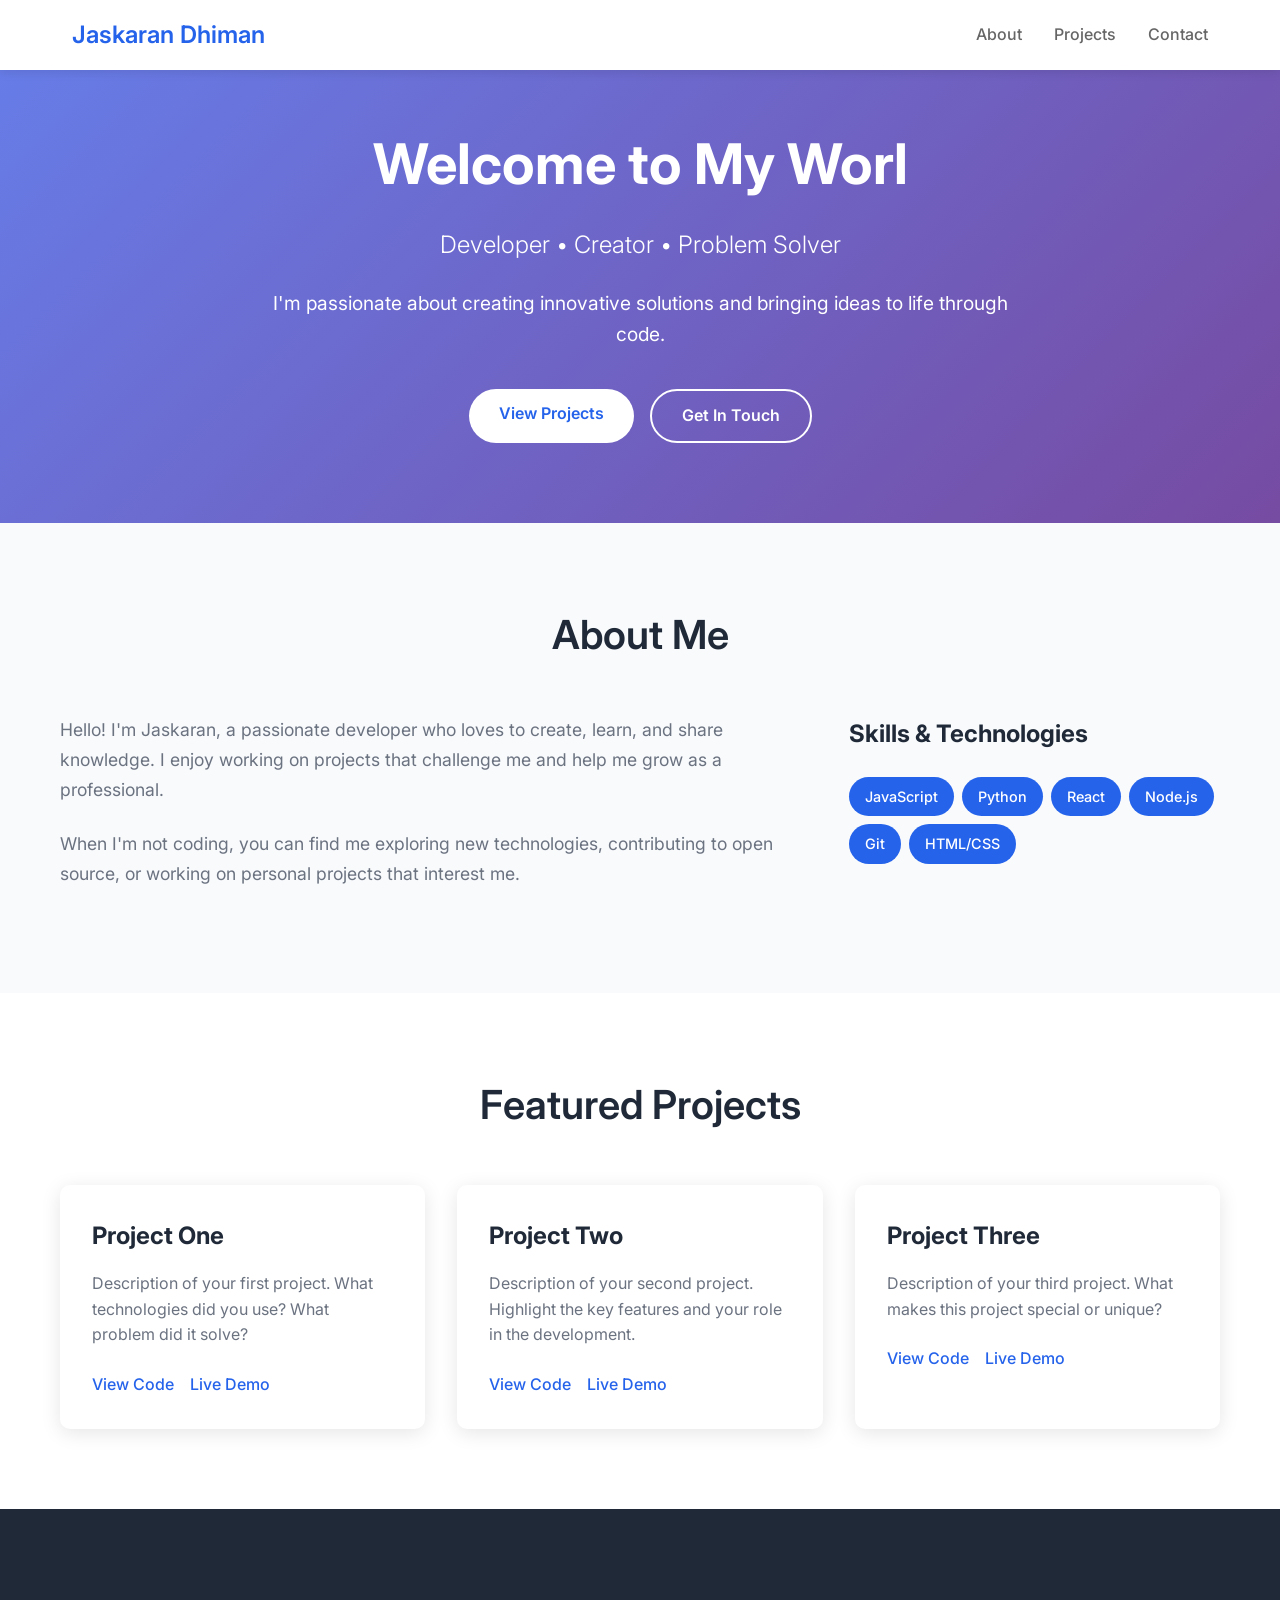
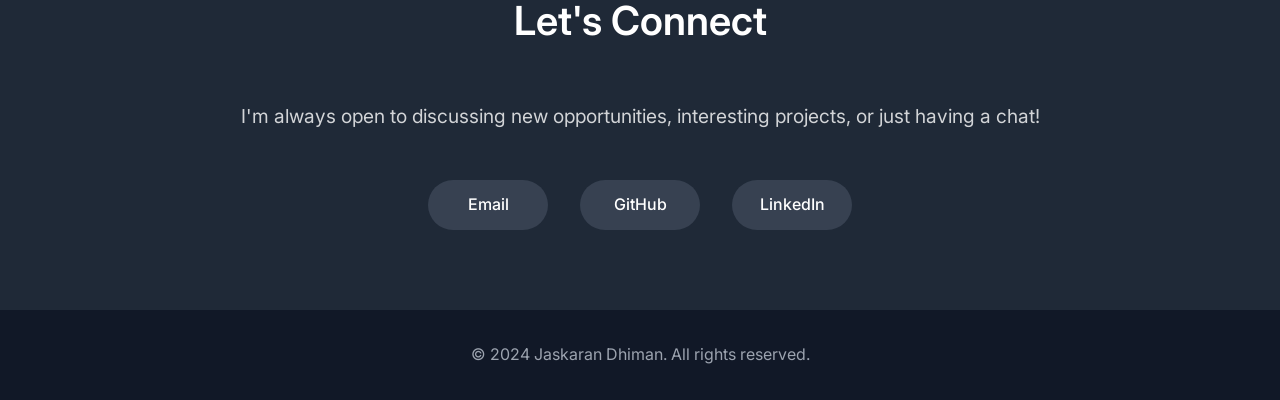
==== index.html @ 6dc9facc "Initial commit: Personal website with modern design" ====
<!DOCTYPE html>
<html lang="en">
<head>
    <meta charset="UTF-8">
    <meta name="viewport" content="width=device-width, initial-scale=1.0">
    <title>Jaskaran Dhiman - Personal Website</title>
    <link rel="stylesheet" href="style.css">
    <link href="https://fonts.googleapis.com/css2?family=Inter:wght@300;400;500;600;700&display=swap" rel="stylesheet">
</head>
<body>
    <header class="header">
        <nav class="nav">
            <div class="logo">
                <h1>Jaskaran Dhiman</h1>
            </div>
            <ul class="nav-links">
                <li><a href="#about">About</a></li>
                <li><a href="#projects">Projects</a></li>
                <li><a href="#contact">Contact</a></li>
            </ul>
        </nav>
    </header>

    <main>
        <section class="hero">
            <div class="hero-content">
                <h2 class="hero-title">Welcome to My World</h2>
                <p class="hero-subtitle">Developer • Creator • Problem Solver</p>
                <p class="hero-description">
                    I'm passionate about creating innovative solutions and bringing ideas to life through code.
                </p>
                <div class="hero-buttons">
                    <a href="#projects" class="btn btn-primary">View Projects</a>
                    <a href="#contact" class="btn btn-secondary">Get In Touch</a>
                </div>
            </div>
        </section>

        <section id="about" class="about">
            <div class="container">
                <h2 class="section-title">About Me</h2>
                <div class="about-content">
                    <div class="about-text">
                        <p>
                            Hello! I'm Jaskaran, a passionate developer who loves to create, learn, and share knowledge.
                            I enjoy working on projects that challenge me and help me grow as a professional.
                        </p>
                        <p>
                            When I'm not coding, you can find me exploring new technologies, contributing to open source,
                            or working on personal projects that interest me.
                        </p>
                    </div>
                    <div class="skills">
                        <h3>Skills & Technologies</h3>
                        <div class="skill-tags">
                            <span class="skill-tag">JavaScript</span>
                            <span class="skill-tag">Python</span>
                            <span class="skill-tag">React</span>
                            <span class="skill-tag">Node.js</span>
                            <span class="skill-tag">Git</span>
                            <span class="skill-tag">HTML/CSS</span>
                        </div>
                    </div>
                </div>
            </div>
        </section>

        <section id="projects" class="projects">
            <div class="container">
                <h2 class="section-title">Featured Projects</h2>
                <div class="projects-grid">
                    <div class="project-card">
                        <h3>Project One</h3>
                        <p>Description of your first project. What technologies did you use? What problem did it solve?</p>
                        <div class="project-links">
                            <a href="#" class="project-link">View Code</a>
                            <a href="#" class="project-link">Live Demo</a>
                        </div>
                    </div>
                    <div class="project-card">
                        <h3>Project Two</h3>
                        <p>Description of your second project. Highlight the key features and your role in the development.</p>
                        <div class="project-links">
                            <a href="#" class="project-link">View Code</a>
                            <a href="#" class="project-link">Live Demo</a>
                        </div>
                    </div>
                    <div class="project-card">
                        <h3>Project Three</h3>
                        <p>Description of your third project. What makes this project special or unique?</p>
                        <div class="project-links">
                            <a href="#" class="project-link">View Code</a>
                            <a href="#" class="project-link">Live Demo</a>
                        </div>
                    </div>
                </div>
            </div>
        </section>

        <section id="contact" class="contact">
            <div class="container">
                <h2 class="section-title">Let's Connect</h2>
                <p class="contact-description">
                    I'm always open to discussing new opportunities, interesting projects, or just having a chat!
                </p>
                <div class="contact-links">
                    <a href="mailto:jaskaran.biosystems@gmail.com" class="contact-link">
                        <span>Email</span>
                    </a>
                    <a href="https://github.com/jasdhiman" class="contact-link" target="_blank">
                        <span>GitHub</span>
                    </a>
                    <a href="https://linkedin.com/in/jasdhiman" class="contact-link" target="_blank">
                        <span>LinkedIn</span>
                    </a>
                </div>
            </div>
        </section>
    </main>

    <footer class="footer">
        <div class="container">
            <p>&copy; 2024 Jaskaran Dhiman. All rights reserved.</p>
        </div>
    </footer>

    <script src="script.js"></script>
</body>
</html>
---- style.css ----
* {
    margin: 0;
    padding: 0;
    box-sizing: border-box;
}

body {
    font-family: 'Inter', sans-serif;
    line-height: 1.6;
    color: #333;
    background-color: #ffffff;
}

.container {
    max-width: 1200px;
    margin: 0 auto;
    padding: 0 20px;
}

/* Header */
.header {
    background: #fff;
    box-shadow: 0 2px 10px rgba(0, 0, 0, 0.1);
    position: fixed;
    top: 0;
    left: 0;
    right: 0;
    z-index: 1000;
}

.nav {
    display: flex;
    justify-content: space-between;
    align-items: center;
    padding: 1rem 2rem;
    max-width: 1200px;
    margin: 0 auto;
}

.logo h1 {
    font-size: 1.5rem;
    font-weight: 600;
    color: #2563eb;
}

.nav-links {
    display: flex;
    list-style: none;
    gap: 2rem;
}

.nav-links a {
    text-decoration: none;
    color: #666;
    font-weight: 500;
    transition: color 0.3s ease;
}

.nav-links a:hover {
    color: #2563eb;
}

/* Hero Section */
.hero {
    background: linear-gradient(135deg, #667eea 0%, #764ba2 100%);
    color: white;
    padding: 120px 0 80px;
    text-align: center;
}

.hero-content {
    max-width: 800px;
    margin: 0 auto;
    padding: 0 20px;
}

.hero-title {
    font-size: 3.5rem;
    font-weight: 700;
    margin-bottom: 1rem;
    animation: fadeInUp 0.8s ease;
}

.hero-subtitle {
    font-size: 1.5rem;
    font-weight: 300;
    margin-bottom: 1.5rem;
    opacity: 0.9;
    animation: fadeInUp 0.8s ease 0.2s both;
}

.hero-description {
    font-size: 1.2rem;
    margin-bottom: 2.5rem;
    opacity: 0.8;
    animation: fadeInUp 0.8s ease 0.4s both;
}

.hero-buttons {
    display: flex;
    gap: 1rem;
    justify-content: center;
    flex-wrap: wrap;
    animation: fadeInUp 0.8s ease 0.6s both;
}

.btn {
    display: inline-block;
    padding: 12px 30px;
    text-decoration: none;
    border-radius: 50px;
    font-weight: 600;
    transition: all 0.3s ease;
    cursor: pointer;
}

.btn-primary {
    background: #fff;
    color: #2563eb;
}

.btn-primary:hover {
    background: #f8fafc;
    transform: translateY(-2px);
    box-shadow: 0 10px 25px rgba(0, 0, 0, 0.2);
}

.btn-secondary {
    background: transparent;
    color: #fff;
    border: 2px solid #fff;
}

.btn-secondary:hover {
    background: #fff;
    color: #2563eb;
    transform: translateY(-2px);
}

/* Sections */
section {
    padding: 80px 0;
}

.section-title {
    font-size: 2.5rem;
    font-weight: 600;
    text-align: center;
    margin-bottom: 3rem;
    color: #1f2937;
}

/* About Section */
.about {
    background: #f8fafc;
}

.about-content {
    display: grid;
    grid-template-columns: 2fr 1fr;
    gap: 3rem;
    align-items: start;
}

.about-text p {
    font-size: 1.1rem;
    margin-bottom: 1.5rem;
    color: #6b7280;
    line-height: 1.7;
}

.skills h3 {
    font-size: 1.5rem;
    margin-bottom: 1.5rem;
    color: #1f2937;
}

.skill-tags {
    display: flex;
    flex-wrap: wrap;
    gap: 0.5rem;
}

.skill-tag {
    background: #2563eb;
    color: white;
    padding: 0.5rem 1rem;
    border-radius: 25px;
    font-size: 0.9rem;
    font-weight: 500;
}

/* Projects Section */
.projects-grid {
    display: grid;
    grid-template-columns: repeat(auto-fit, minmax(300px, 1fr));
    gap: 2rem;
}

.project-card {
    background: #fff;
    padding: 2rem;
    border-radius: 10px;
    box-shadow: 0 4px 20px rgba(0, 0, 0, 0.1);
    transition: transform 0.3s ease, box-shadow 0.3s ease;
}

.project-card:hover {
    transform: translateY(-5px);
    box-shadow: 0 10px 30px rgba(0, 0, 0, 0.15);
}

.project-card h3 {
    font-size: 1.5rem;
    margin-bottom: 1rem;
    color: #1f2937;
}

.project-card p {
    color: #6b7280;
    margin-bottom: 1.5rem;
    line-height: 1.6;
}

.project-links {
    display: flex;
    gap: 1rem;
}

.project-link {
    color: #2563eb;
    text-decoration: none;
    font-weight: 500;
    transition: color 0.3s ease;
}

.project-link:hover {
    color: #1d4ed8;
}

/* Contact Section */
.contact {
    background: #1f2937;
    color: #fff;
    text-align: center;
}

.contact .section-title {
    color: #fff;
}

.contact-description {
    font-size: 1.2rem;
    margin-bottom: 3rem;
    opacity: 0.8;
}

.contact-links {
    display: flex;
    justify-content: center;
    gap: 2rem;
    flex-wrap: wrap;
}

.contact-link {
    display: flex;
    align-items: center;
    justify-content: center;
    width: 120px;
    height: 50px;
    background: #374151;
    color: #fff;
    text-decoration: none;
    border-radius: 25px;
    font-weight: 500;
    transition: all 0.3s ease;
}

.contact-link:hover {
    background: #2563eb;
    transform: translateY(-2px);
}

/* Footer */
.footer {
    background: #111827;
    color: #9ca3af;
    text-align: center;
    padding: 2rem 0;
}

/* Animations */
@keyframes fadeInUp {
    from {
        opacity: 0;
        transform: translateY(30px);
    }
    to {
        opacity: 1;
        transform: translateY(0);
    }
}

/* Responsive Design */
@media (max-width: 768px) {
    .nav {
        flex-direction: column;
        gap: 1rem;
    }
    
    .nav-links {
        gap: 1rem;
    }
    
    .hero-title {
        font-size: 2.5rem;
    }
    
    .hero-subtitle {
        font-size: 1.2rem;
    }
    
    .about-content {
        grid-template-columns: 1fr;
        gap: 2rem;
    }
    
    .hero-buttons {
        flex-direction: column;
        align-items: center;
    }
    
    .contact-links {
        flex-direction: column;
        align-items: center;
    }
}

@media (max-width: 480px) {
    .hero {
        padding: 100px 0 60px;
    }
    
    .hero-title {
        font-size: 2rem;
    }
    
    .section-title {
        font-size: 2rem;
    }
    
    section {
        padding: 60px 0;
    }
}
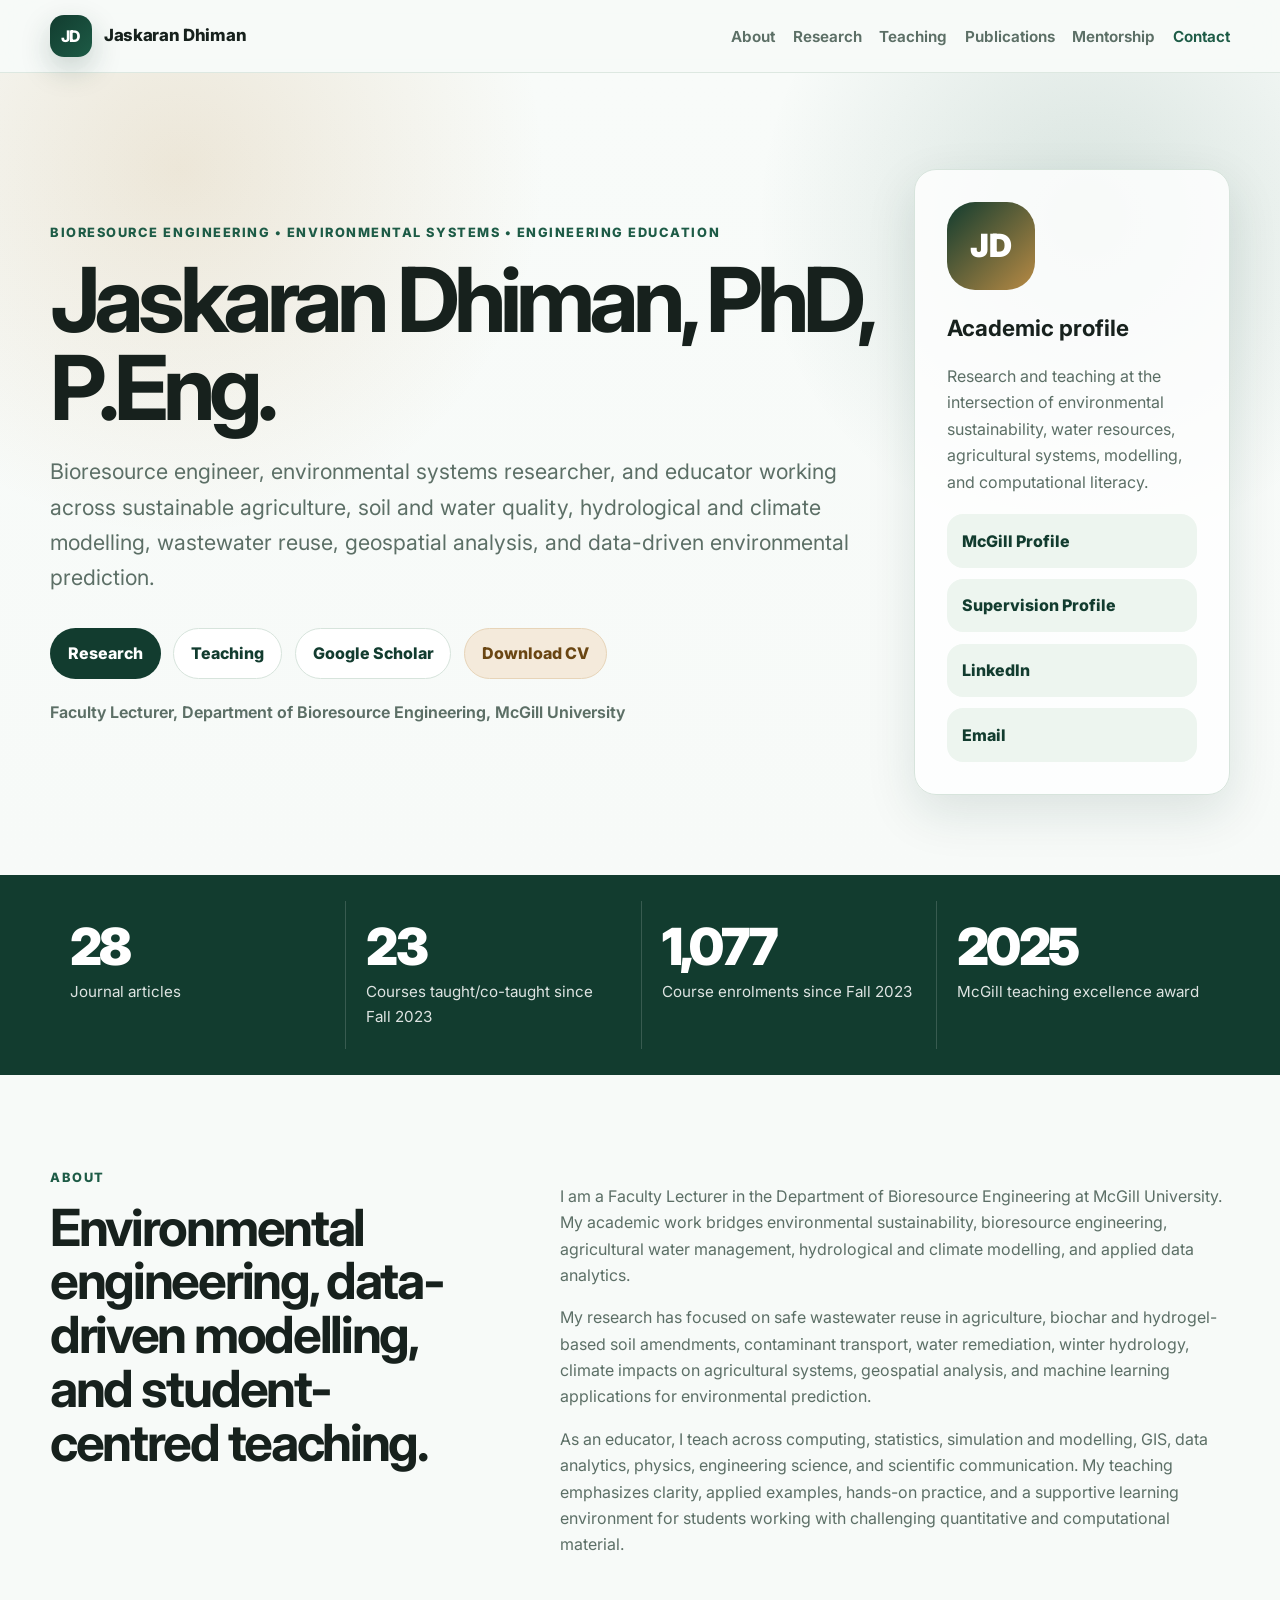
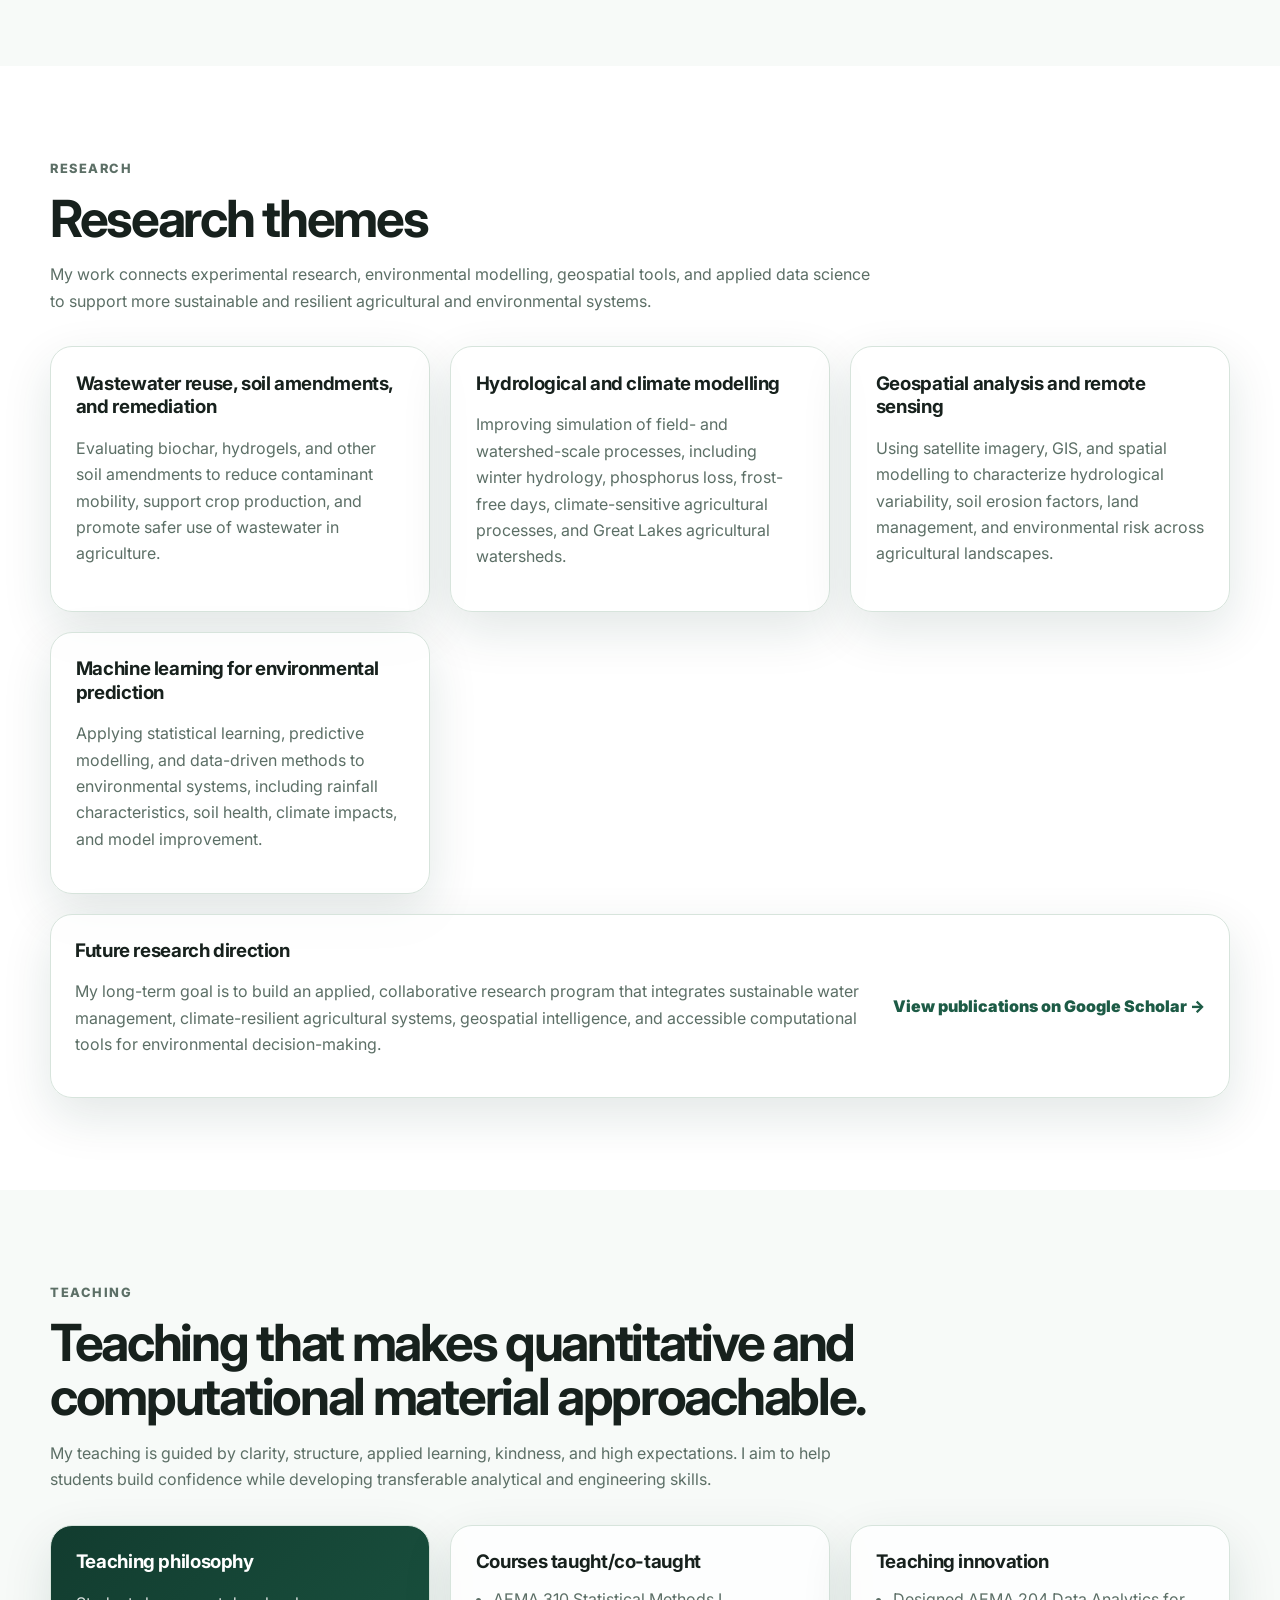
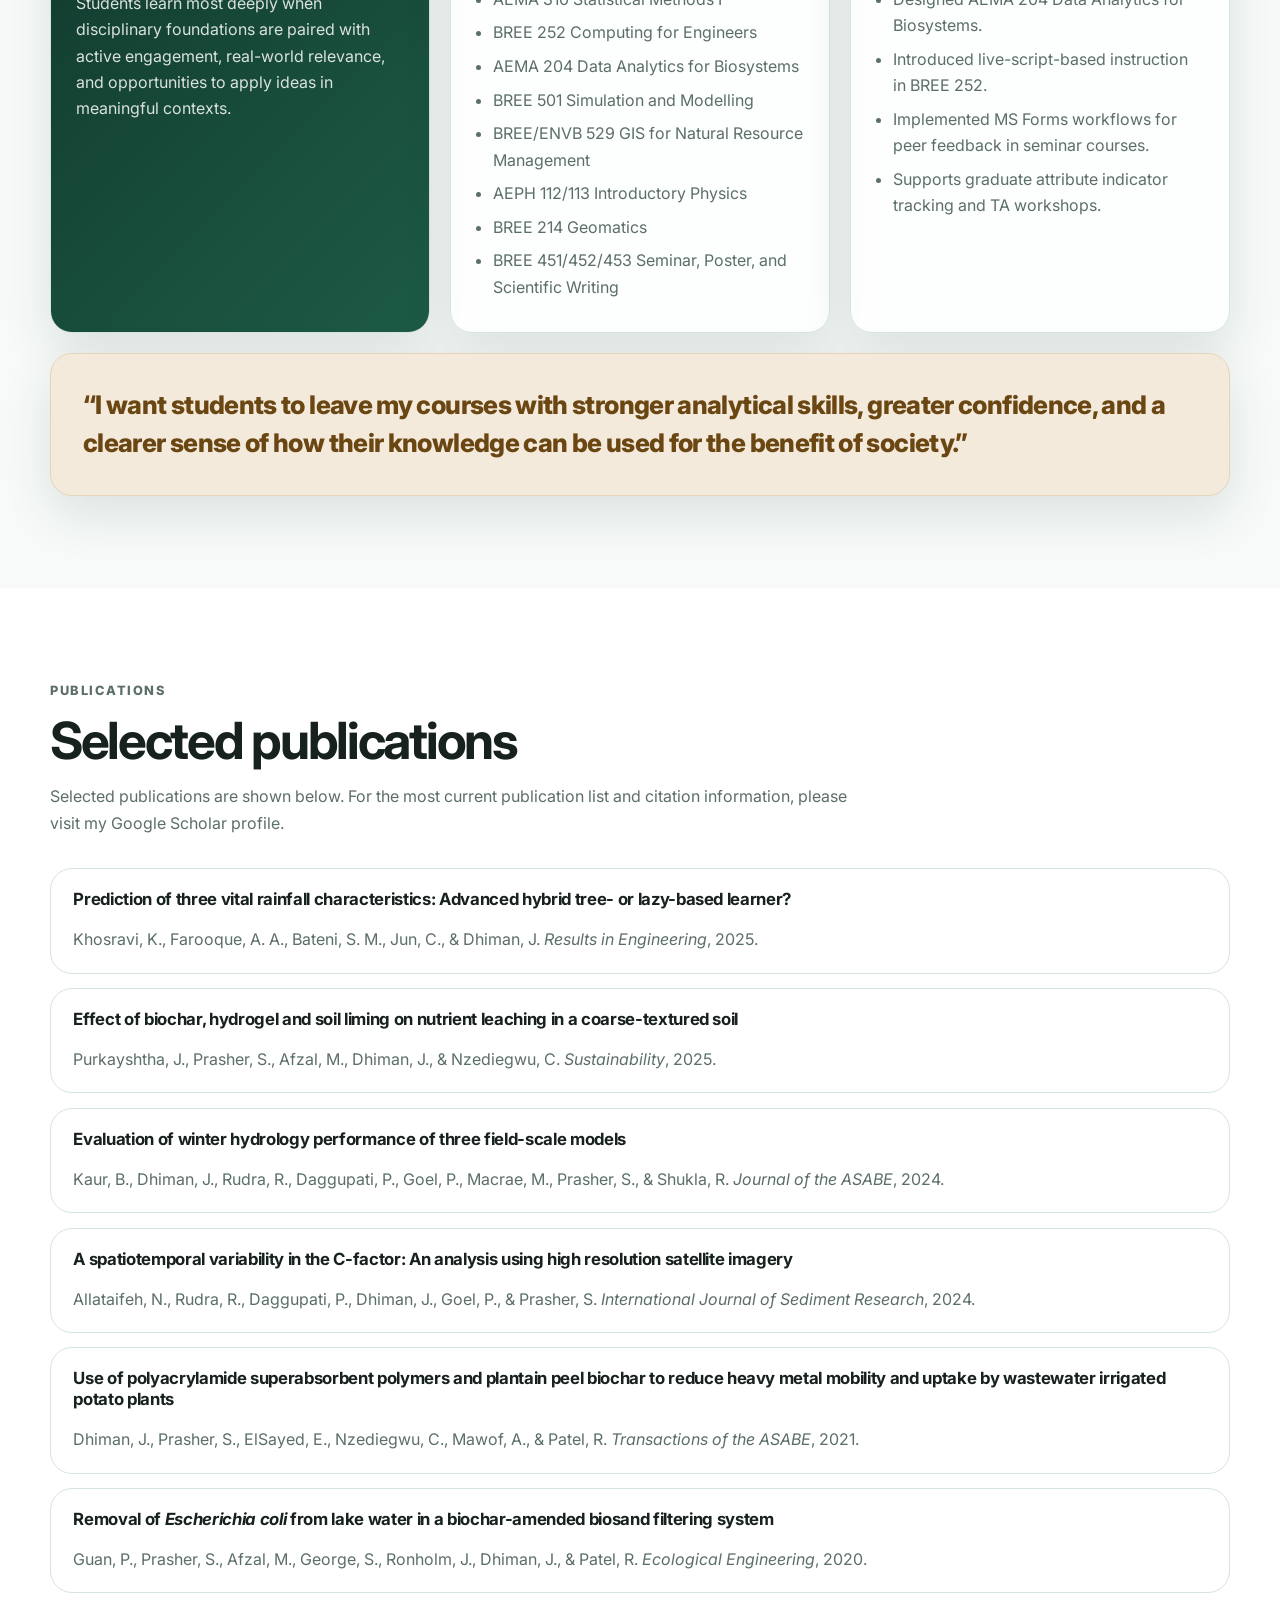
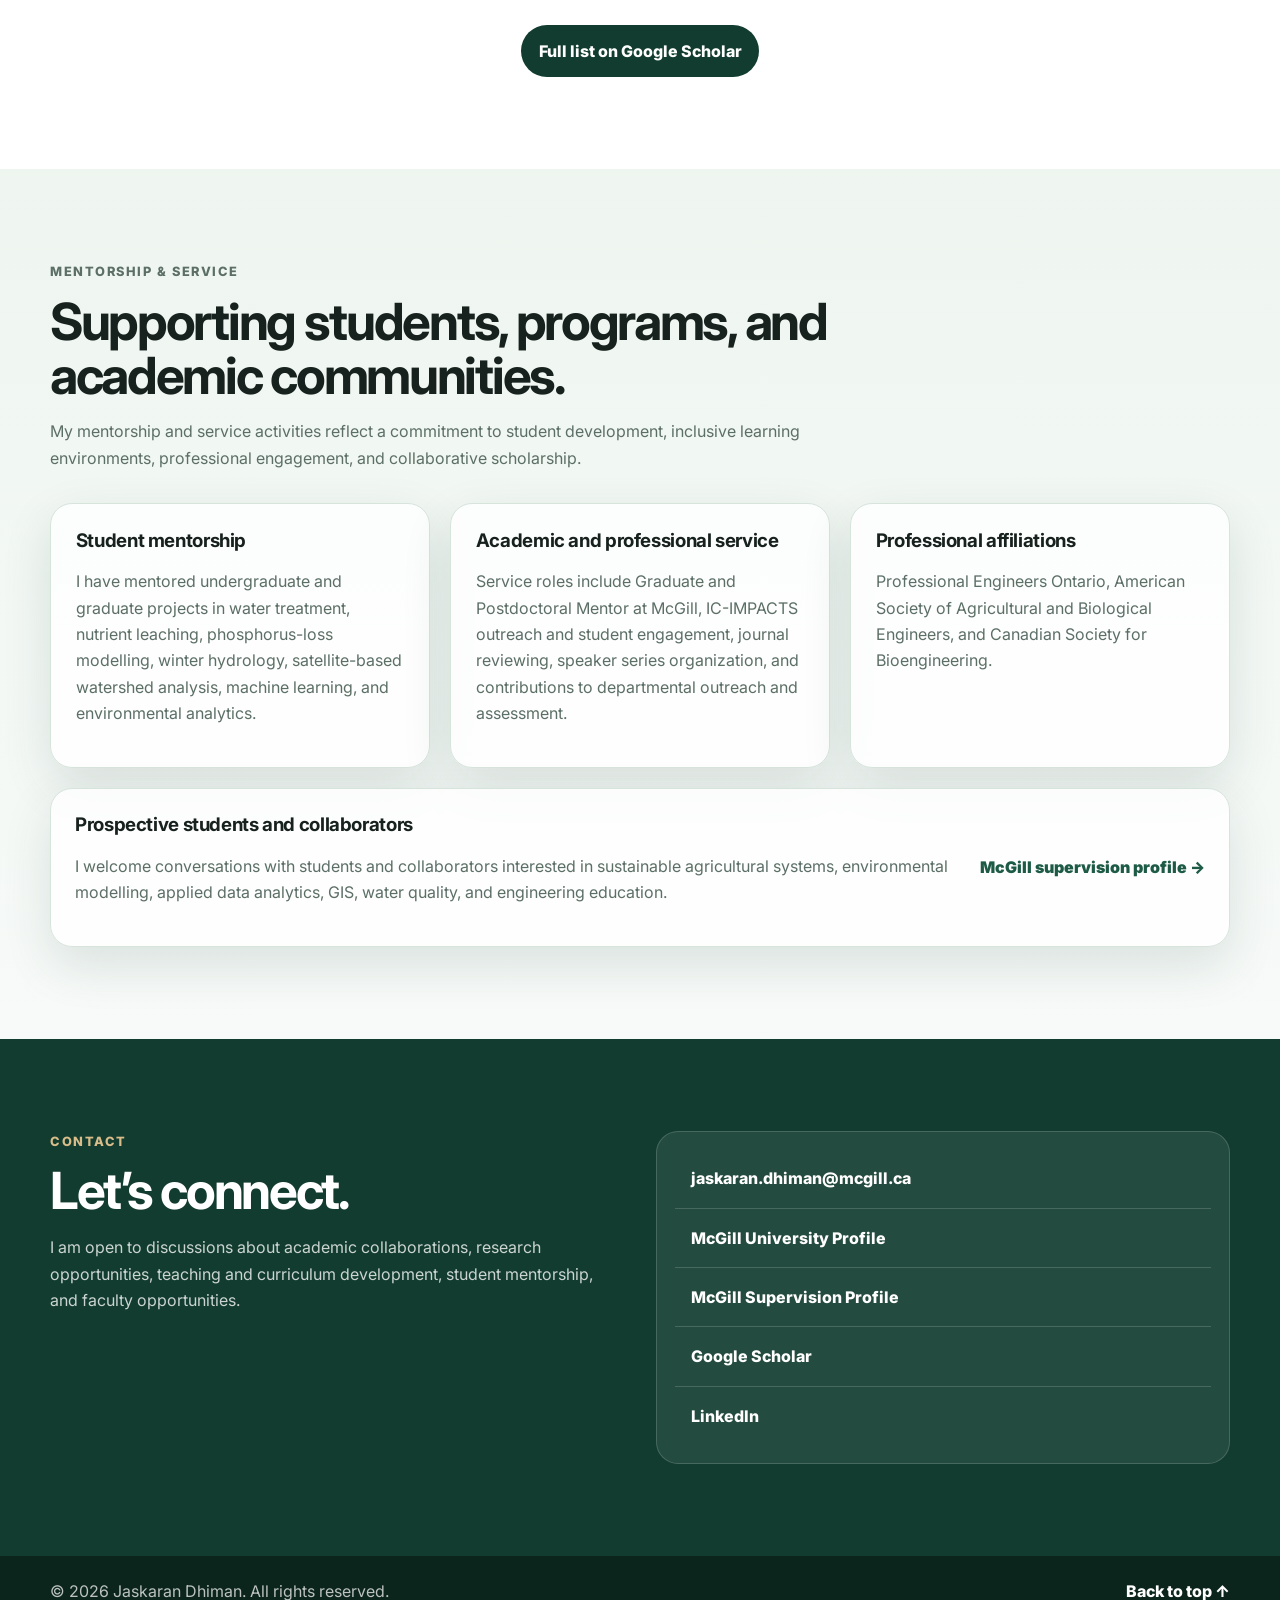
==== commit 0baf6bca: "Updated Academic Website" ====
--- a/index.html
+++ b/index.html
@@ -1,129 +1,377 @@
 <!DOCTYPE html>
 <html lang="en">
 <head>
-    <meta charset="UTF-8">
-    <meta name="viewport" content="width=device-width, initial-scale=1.0">
-    <title>Jaskaran Dhiman - Personal Website</title>
-    <link rel="stylesheet" href="style.css">
-    <link href="https://fonts.googleapis.com/css2?family=Inter:wght@300;400;500;600;700&display=swap" rel="stylesheet">
+  <meta charset="UTF-8" />
+  <meta name="viewport" content="width=device-width, initial-scale=1.0" />
+  <meta name="description" content="Jaskaran Dhiman, PhD, P.Eng. — Bioresource engineer, environmental systems researcher, and engineering educator at McGill University." />
+  <meta name="author" content="Jaskaran Dhiman" />
+  <title>Jaskaran Dhiman, PhD, P.Eng. | Bioresource Engineering</title>
+  <link rel="preconnect" href="https://fonts.googleapis.com" />
+  <link rel="preconnect" href="https://fonts.gstatic.com" crossorigin />
+  <link href="https://fonts.googleapis.com/css2?family=Inter:wght@400;500;600;700;800&display=swap" rel="stylesheet" />
+  <link rel="stylesheet" href="style.css" />
 </head>
 <body>
-    <header class="header">
-        <nav class="nav">
-            <div class="logo">
-                <h1>Jaskaran Dhiman</h1>
-            </div>
-            <ul class="nav-links">
-                <li><a href="#about">About</a></li>
-                <li><a href="#projects">Projects</a></li>
-                <li><a href="#contact">Contact</a></li>
+  <a class="skip-link" href="#main">Skip to main content</a>
+
+  <header class="site-header" id="top">
+    <nav class="nav" aria-label="Main navigation">
+      <a class="brand" href="#top" aria-label="Jaskaran Dhiman homepage">
+        <span class="brand-mark">JD</span>
+        <span class="brand-text">Jaskaran Dhiman</span>
+      </a>
+
+      <button class="nav-toggle" type="button" aria-label="Toggle navigation" aria-expanded="false">
+        <span></span>
+        <span></span>
+        <span></span>
+      </button>
+
+      <ul class="nav-links">
+        <li><a href="#about">About</a></li>
+        <li><a href="#research">Research</a></li>
+        <li><a href="#teaching">Teaching</a></li>
+        <li><a href="#publications">Publications</a></li>
+        <li><a href="#mentorship">Mentorship</a></li>
+        <li><a href="#contact">Contact</a></li>
+      </ul>
+    </nav>
+  </header>
+
+  <main id="main">
+    <section class="hero section">
+      <div class="container hero-grid">
+        <div class="hero-copy">
+          <p class="eyebrow">Bioresource Engineering • Environmental Systems • Engineering Education</p>
+          <h1>Jaskaran Dhiman, PhD, P.Eng.</h1>
+          <p class="hero-subtitle">
+            Bioresource engineer, environmental systems researcher, and educator working across sustainable agriculture,
+            soil and water quality, hydrological and climate modelling, wastewater reuse, geospatial analysis, and data-driven
+            environmental prediction.
+          </p>
+
+          <div class="hero-actions" aria-label="Primary links">
+            <a class="btn btn-primary" href="#research">Research</a>
+            <a class="btn btn-secondary" href="#teaching">Teaching</a>
+            <a class="btn btn-secondary" href="https://scholar.google.ca/citations?user=CSQb-n0AAAAJ&hl=en" target="_blank" rel="noopener">Google Scholar</a>
+            <a class="btn btn-light" href="assets/Jaskaran_Dhiman_CV.pdf" target="_blank" rel="noopener">Download CV</a>
+          </div>
+
+          <p class="micro-note">
+            Faculty Lecturer, Department of Bioresource Engineering, McGill University
+          </p>
+        </div>
+
+        <aside class="hero-card" aria-label="Profile highlights">
+          <div class="profile-initials">JD</div>
+          <h2>Academic profile</h2>
+          <p>
+            Research and teaching at the intersection of environmental sustainability, water resources,
+            agricultural systems, modelling, and computational literacy.
+          </p>
+          <div class="quick-links">
+            <a href="https://www.mcgill.ca/bioeng/dhiman-jaskaran" target="_blank" rel="noopener">McGill Profile</a>
+            <a href="https://www.mcgill.ca/gradsupervision/jaskaran-dhiman" target="_blank" rel="noopener">Supervision Profile</a>
+            <a href="https://www.linkedin.com/in/jdhiman" target="_blank" rel="noopener">LinkedIn</a>
+            <a href="mailto:jaskaran.dhiman@mcgill.ca">Email</a>
+          </div>
+        </aside>
+      </div>
+    </section>
+
+    <section class="stats-strip" aria-label="Academic highlights">
+      <div class="container stats-grid">
+        <div class="stat">
+          <span class="stat-number">28</span>
+          <span class="stat-label">Journal articles</span>
+        </div>
+        <div class="stat">
+          <span class="stat-number">23</span>
+          <span class="stat-label">Courses taught/co-taught since Fall 2023</span>
+        </div>
+        <div class="stat">
+          <span class="stat-number">1,077</span>
+          <span class="stat-label">Course enrolments since Fall 2023</span>
+        </div>
+        <div class="stat">
+          <span class="stat-number">2025</span>
+          <span class="stat-label">McGill teaching excellence award</span>
+        </div>
+      </div>
+    </section>
+
+    <section id="about" class="section about">
+      <div class="container two-column">
+        <div>
+          <p class="eyebrow">About</p>
+          <h2>Environmental engineering, data-driven modelling, and student-centred teaching.</h2>
+        </div>
+        <div class="text-block">
+          <p>
+            I am a Faculty Lecturer in the Department of Bioresource Engineering at McGill University.
+            My academic work bridges environmental sustainability, bioresource engineering, agricultural water
+            management, hydrological and climate modelling, and applied data analytics.
+          </p>
+          <p>
+            My research has focused on safe wastewater reuse in agriculture, biochar and hydrogel-based soil amendments,
+            contaminant transport, water remediation, winter hydrology, climate impacts on agricultural systems,
+            geospatial analysis, and machine learning applications for environmental prediction.
+          </p>
+          <p>
+            As an educator, I teach across computing, statistics, simulation and modelling, GIS, data analytics,
+            physics, engineering science, and scientific communication. My teaching emphasizes clarity, applied examples,
+            hands-on practice, and a supportive learning environment for students working with challenging quantitative
+            and computational material.
+          </p>
+        </div>
+      </div>
+    </section>
+
+    <section id="research" class="section research">
+      <div class="container">
+        <div class="section-heading">
+          <p class="eyebrow">Research</p>
+          <h2>Research themes</h2>
+          <p>
+            My work connects experimental research, environmental modelling, geospatial tools, and applied data science
+            to support more sustainable and resilient agricultural and environmental systems.
+          </p>
+        </div>
+
+        <div class="card-grid">
+          <article class="card">
+            <h3>Wastewater reuse, soil amendments, and remediation</h3>
+            <p>
+              Evaluating biochar, hydrogels, and other soil amendments to reduce contaminant mobility, support crop
+              production, and promote safer use of wastewater in agriculture.
+            </p>
+          </article>
+
+          <article class="card">
+            <h3>Hydrological and climate modelling</h3>
+            <p>
+              Improving simulation of field- and watershed-scale processes, including winter hydrology, phosphorus loss,
+              frost-free days, climate-sensitive agricultural processes, and Great Lakes agricultural watersheds.
+            </p>
+          </article>
+
+          <article class="card">
+            <h3>Geospatial analysis and remote sensing</h3>
+            <p>
+              Using satellite imagery, GIS, and spatial modelling to characterize hydrological variability, soil erosion
+              factors, land management, and environmental risk across agricultural landscapes.
+            </p>
+          </article>
+
+          <article class="card">
+            <h3>Machine learning for environmental prediction</h3>
+            <p>
+              Applying statistical learning, predictive modelling, and data-driven methods to environmental systems,
+              including rainfall characteristics, soil health, climate impacts, and model improvement.
+            </p>
+          </article>
+        </div>
+
+        <div class="feature-panel">
+          <div>
+            <h3>Future research direction</h3>
+            <p>
+              My long-term goal is to build an applied, collaborative research program that integrates sustainable water
+              management, climate-resilient agricultural systems, geospatial intelligence, and accessible computational
+              tools for environmental decision-making.
+            </p>
+          </div>
+          <a class="inline-link" href="https://scholar.google.ca/citations?user=CSQb-n0AAAAJ&hl=en" target="_blank" rel="noopener">
+            View publications on Google Scholar →
+          </a>
+        </div>
+      </div>
+    </section>
+
+    <section id="teaching" class="section teaching">
+      <div class="container">
+        <div class="section-heading">
+          <p class="eyebrow">Teaching</p>
+          <h2>Teaching that makes quantitative and computational material approachable.</h2>
+          <p>
+            My teaching is guided by clarity, structure, applied learning, kindness, and high expectations.
+            I aim to help students build confidence while developing transferable analytical and engineering skills.
+          </p>
+        </div>
+
+        <div class="teaching-grid">
+          <article class="teaching-card emphasis-card">
+            <h3>Teaching philosophy</h3>
+            <p>
+              Students learn most deeply when disciplinary foundations are paired with active engagement,
+              real-world relevance, and opportunities to apply ideas in meaningful contexts.
+            </p>
+          </article>
+
+          <article class="teaching-card">
+            <h3>Courses taught/co-taught</h3>
+            <ul class="clean-list">
+              <li>AEMA 310 Statistical Methods I</li>
+              <li>BREE 252 Computing for Engineers</li>
+              <li>AEMA 204 Data Analytics for Biosystems</li>
+              <li>BREE 501 Simulation and Modelling</li>
+              <li>BREE/ENVB 529 GIS for Natural Resource Management</li>
+              <li>AEPH 112/113 Introductory Physics</li>
+              <li>BREE 214 Geomatics</li>
+              <li>BREE 451/452/453 Seminar, Poster, and Scientific Writing</li>
             </ul>
-        </nav>
-    </header>
-
-    <main>
-        <section class="hero">
-            <div class="hero-content">
-                <h2 class="hero-title">Welcome to My World</h2>
-                <p class="hero-subtitle">Developer • Creator • Problem Solver</p>
-                <p class="hero-description">
-                    I'm passionate about creating innovative solutions and bringing ideas to life through code.
-                </p>
-                <div class="hero-buttons">
-                    <a href="#projects" class="btn btn-primary">View Projects</a>
-                    <a href="#contact" class="btn btn-secondary">Get In Touch</a>
-                </div>
-            </div>
-        </section>
-
-        <section id="about" class="about">
-            <div class="container">
-                <h2 class="section-title">About Me</h2>
-                <div class="about-content">
-                    <div class="about-text">
-                        <p>
-                            Hello! I'm Jaskaran, a passionate developer who loves to create, learn, and share knowledge.
-                            I enjoy working on projects that challenge me and help me grow as a professional.
-                        </p>
-                        <p>
-                            When I'm not coding, you can find me exploring new technologies, contributing to open source,
-                            or working on personal projects that interest me.
-                        </p>
-                    </div>
-                    <div class="skills">
-                        <h3>Skills & Technologies</h3>
-                        <div class="skill-tags">
-                            <span class="skill-tag">JavaScript</span>
-                            <span class="skill-tag">Python</span>
-                            <span class="skill-tag">React</span>
-                            <span class="skill-tag">Node.js</span>
-                            <span class="skill-tag">Git</span>
-                            <span class="skill-tag">HTML/CSS</span>
-                        </div>
-                    </div>
-                </div>
-            </div>
-        </section>
-
-        <section id="projects" class="projects">
-            <div class="container">
-                <h2 class="section-title">Featured Projects</h2>
-                <div class="projects-grid">
-                    <div class="project-card">
-                        <h3>Project One</h3>
-                        <p>Description of your first project. What technologies did you use? What problem did it solve?</p>
-                        <div class="project-links">
-                            <a href="#" class="project-link">View Code</a>
-                            <a href="#" class="project-link">Live Demo</a>
-                        </div>
-                    </div>
-                    <div class="project-card">
-                        <h3>Project Two</h3>
-                        <p>Description of your second project. Highlight the key features and your role in the development.</p>
-                        <div class="project-links">
-                            <a href="#" class="project-link">View Code</a>
-                            <a href="#" class="project-link">Live Demo</a>
-                        </div>
-                    </div>
-                    <div class="project-card">
-                        <h3>Project Three</h3>
-                        <p>Description of your third project. What makes this project special or unique?</p>
-                        <div class="project-links">
-                            <a href="#" class="project-link">View Code</a>
-                            <a href="#" class="project-link">Live Demo</a>
-                        </div>
-                    </div>
-                </div>
-            </div>
-        </section>
-
-        <section id="contact" class="contact">
-            <div class="container">
-                <h2 class="section-title">Let's Connect</h2>
-                <p class="contact-description">
-                    I'm always open to discussing new opportunities, interesting projects, or just having a chat!
-                </p>
-                <div class="contact-links">
-                    <a href="mailto:jaskaran.biosystems@gmail.com" class="contact-link">
-                        <span>Email</span>
-                    </a>
-                    <a href="https://github.com/jasdhiman" class="contact-link" target="_blank">
-                        <span>GitHub</span>
-                    </a>
-                    <a href="https://linkedin.com/in/jasdhiman" class="contact-link" target="_blank">
-                        <span>LinkedIn</span>
-                    </a>
-                </div>
-            </div>
-        </section>
-    </main>
-
-    <footer class="footer">
-        <div class="container">
-            <p>&copy; 2024 Jaskaran Dhiman. All rights reserved.</p>
-        </div>
-    </footer>
-
-    <script src="script.js"></script>
+          </article>
+
+          <article class="teaching-card">
+            <h3>Teaching innovation</h3>
+            <ul class="clean-list">
+              <li>Designed AEMA 204 Data Analytics for Biosystems.</li>
+              <li>Introduced live-script-based instruction in BREE 252.</li>
+              <li>Implemented MS Forms workflows for peer feedback in seminar courses.</li>
+              <li>Supports graduate attribute indicator tracking and TA workshops.</li>
+            </ul>
+          </article>
+        </div>
+
+        <div class="quote-panel">
+          <blockquote>
+            “I want students to leave my courses with stronger analytical skills, greater confidence, and a clearer
+            sense of how their knowledge can be used for the benefit of society.”
+          </blockquote>
+        </div>
+      </div>
+    </section>
+
+    <section id="publications" class="section publications">
+      <div class="container">
+        <div class="section-heading">
+          <p class="eyebrow">Publications</p>
+          <h2>Selected publications</h2>
+          <p>
+            Selected publications are shown below. For the most current publication list and citation information,
+            please visit my Google Scholar profile.
+          </p>
+        </div>
+
+        <div class="publication-list">
+          <article class="publication">
+            <h3>Prediction of three vital rainfall characteristics: Advanced hybrid tree- or lazy-based learner?</h3>
+            <p>Khosravi, K., Farooque, A. A., Bateni, S. M., Jun, C., & Dhiman, J. <em>Results in Engineering</em>, 2025.</p>
+          </article>
+
+          <article class="publication">
+            <h3>Effect of biochar, hydrogel and soil liming on nutrient leaching in a coarse-textured soil</h3>
+            <p>Purkayshtha, J., Prasher, S., Afzal, M., Dhiman, J., & Nzediegwu, C. <em>Sustainability</em>, 2025.</p>
+          </article>
+
+          <article class="publication">
+            <h3>Evaluation of winter hydrology performance of three field-scale models</h3>
+            <p>Kaur, B., Dhiman, J., Rudra, R., Daggupati, P., Goel, P., Macrae, M., Prasher, S., & Shukla, R. <em>Journal of the ASABE</em>, 2024.</p>
+          </article>
+
+          <article class="publication">
+            <h3>A spatiotemporal variability in the C-factor: An analysis using high resolution satellite imagery</h3>
+            <p>Allataifeh, N., Rudra, R., Daggupati, P., Dhiman, J., Goel, P., & Prasher, S. <em>International Journal of Sediment Research</em>, 2024.</p>
+          </article>
+
+          <article class="publication">
+            <h3>Use of polyacrylamide superabsorbent polymers and plantain peel biochar to reduce heavy metal mobility and uptake by wastewater irrigated potato plants</h3>
+            <p>Dhiman, J., Prasher, S., ElSayed, E., Nzediegwu, C., Mawof, A., & Patel, R. <em>Transactions of the ASABE</em>, 2021.</p>
+          </article>
+
+          <article class="publication">
+            <h3>Removal of <em>Escherichia coli</em> from lake water in a biochar-amended biosand filtering system</h3>
+            <p>Guan, P., Prasher, S., Afzal, M., George, S., Ronholm, J., Dhiman, J., & Patel, R. <em>Ecological Engineering</em>, 2020.</p>
+          </article>
+        </div>
+
+        <div class="center-actions">
+          <a class="btn btn-primary" href="https://scholar.google.ca/citations?user=CSQb-n0AAAAJ&hl=en" target="_blank" rel="noopener">Full list on Google Scholar</a>
+        </div>
+      </div>
+    </section>
+
+    <section id="mentorship" class="section mentorship">
+      <div class="container">
+        <div class="section-heading">
+          <p class="eyebrow">Mentorship & Service</p>
+          <h2>Supporting students, programs, and academic communities.</h2>
+          <p>
+            My mentorship and service activities reflect a commitment to student development, inclusive learning
+            environments, professional engagement, and collaborative scholarship.
+          </p>
+        </div>
+
+        <div class="card-grid">
+          <article class="card">
+            <h3>Student mentorship</h3>
+            <p>
+              I have mentored undergraduate and graduate projects in water treatment, nutrient leaching, phosphorus-loss
+              modelling, winter hydrology, satellite-based watershed analysis, machine learning, and environmental analytics.
+            </p>
+          </article>
+
+          <article class="card">
+            <h3>Academic and professional service</h3>
+            <p>
+              Service roles include Graduate and Postdoctoral Mentor at McGill, IC-IMPACTS outreach and student engagement,
+              journal reviewing, speaker series organization, and contributions to departmental outreach and assessment.
+            </p>
+          </article>
+
+          <article class="card">
+            <h3>Professional affiliations</h3>
+            <p>
+              Professional Engineers Ontario, American Society of Agricultural and Biological Engineers, and Canadian Society
+              for Bioengineering.
+            </p>
+          </article>
+        </div>
+
+        <div class="feature-panel">
+          <div>
+            <h3>Prospective students and collaborators</h3>
+            <p>
+              I welcome conversations with students and collaborators interested in sustainable agricultural systems,
+              environmental modelling, applied data analytics, GIS, water quality, and engineering education.
+            </p>
+          </div>
+          <a class="inline-link" href="https://www.mcgill.ca/gradsupervision/jaskaran-dhiman" target="_blank" rel="noopener">
+            McGill supervision profile →
+          </a>
+        </div>
+      </div>
+    </section>
+
+    <section id="contact" class="section contact">
+      <div class="container contact-grid">
+        <div>
+          <p class="eyebrow">Contact</p>
+          <h2>Let’s connect.</h2>
+          <p>
+            I am open to discussions about academic collaborations, research opportunities, teaching and curriculum
+            development, student mentorship, and faculty opportunities.
+          </p>
+        </div>
+
+        <div class="contact-card">
+          <a href="mailto:jaskaran.dhiman@mcgill.ca">jaskaran.dhiman@mcgill.ca</a>
+          <a href="https://www.mcgill.ca/bioeng/dhiman-jaskaran" target="_blank" rel="noopener">McGill University Profile</a>
+          <a href="https://www.mcgill.ca/gradsupervision/jaskaran-dhiman" target="_blank" rel="noopener">McGill Supervision Profile</a>
+          <a href="https://scholar.google.ca/citations?user=CSQb-n0AAAAJ&hl=en" target="_blank" rel="noopener">Google Scholar</a>
+          <a href="https://www.linkedin.com/in/jdhiman" target="_blank" rel="noopener">LinkedIn</a>
+        </div>
+      </div>
+    </section>
+  </main>
+
+  <footer class="site-footer">
+    <div class="container footer-grid">
+      <p>© <span id="year"></span> Jaskaran Dhiman. All rights reserved.</p>
+      <a href="#top">Back to top ↑</a>
+    </div>
+  </footer>
+
+  <script src="script.js"></script>
 </body>
 </html>
--- a/style.css
+++ b/style.css
@@ -1,355 +1,632 @@
+:root {
+  --bg: #f7faf8;
+  --surface: #ffffff;
+  --surface-soft: #edf5ef;
+  --text: #17211d;
+  --muted: #5c6f66;
+  --border: #d7e4dc;
+  --primary: #123c2f;
+  --primary-2: #1d5b46;
+  --accent: #b88a44;
+  --accent-soft: #f4eadb;
+  --shadow: 0 18px 50px rgba(18, 60, 47, 0.12);
+  --radius: 22px;
+  --max-width: 1180px;
+}
+
 * {
-    margin: 0;
-    padding: 0;
-    box-sizing: border-box;
+  box-sizing: border-box;
+}
+
+html {
+  scroll-behavior: smooth;
 }
 
 body {
-    font-family: 'Inter', sans-serif;
-    line-height: 1.6;
-    color: #333;
-    background-color: #ffffff;
+  margin: 0;
+  font-family: "Inter", system-ui, -apple-system, BlinkMacSystemFont, "Segoe UI", sans-serif;
+  color: var(--text);
+  background: var(--bg);
+  line-height: 1.65;
+}
+
+a {
+  color: inherit;
+}
+
+.skip-link {
+  position: absolute;
+  top: -100px;
+  left: 1rem;
+  background: var(--primary);
+  color: #fff;
+  padding: 0.75rem 1rem;
+  border-radius: 999px;
+  z-index: 9999;
+}
+
+.skip-link:focus {
+  top: 1rem;
 }
 
 .container {
-    max-width: 1200px;
-    margin: 0 auto;
-    padding: 0 20px;
-}
-
-/* Header */
-.header {
-    background: #fff;
-    box-shadow: 0 2px 10px rgba(0, 0, 0, 0.1);
-    position: fixed;
-    top: 0;
-    left: 0;
-    right: 0;
-    z-index: 1000;
+  width: min(var(--max-width), calc(100% - 40px));
+  margin: 0 auto;
+}
+
+.site-header {
+  position: sticky;
+  top: 0;
+  z-index: 1000;
+  background: rgba(247, 250, 248, 0.9);
+  backdrop-filter: blur(18px);
+  border-bottom: 1px solid rgba(215, 228, 220, 0.8);
 }
 
 .nav {
+  width: min(var(--max-width), calc(100% - 40px));
+  min-height: 72px;
+  margin: 0 auto;
+  display: flex;
+  align-items: center;
+  justify-content: space-between;
+  gap: 1.5rem;
+}
+
+.brand {
+  display: inline-flex;
+  align-items: center;
+  gap: 0.75rem;
+  text-decoration: none;
+  font-weight: 800;
+  letter-spacing: -0.02em;
+}
+
+.brand-mark {
+  display: grid;
+  place-items: center;
+  width: 42px;
+  height: 42px;
+  border-radius: 14px;
+  color: #fff;
+  background: linear-gradient(135deg, var(--primary), var(--primary-2));
+  box-shadow: 0 12px 30px rgba(18, 60, 47, 0.22);
+}
+
+.brand-text {
+  font-size: 1.05rem;
+}
+
+.nav-links {
+  list-style: none;
+  display: flex;
+  align-items: center;
+  gap: 1.1rem;
+  margin: 0;
+  padding: 0;
+}
+
+.nav-links a {
+  text-decoration: none;
+  color: var(--muted);
+  font-size: 0.95rem;
+  font-weight: 650;
+}
+
+.nav-links a:hover,
+.nav-links a.active {
+  color: var(--primary-2);
+}
+
+.nav-toggle {
+  display: none;
+  width: 44px;
+  height: 44px;
+  border: 1px solid var(--border);
+  border-radius: 14px;
+  background: var(--surface);
+  cursor: pointer;
+}
+
+.nav-toggle span {
+  display: block;
+  width: 20px;
+  height: 2px;
+  margin: 5px auto;
+  background: var(--primary);
+  border-radius: 999px;
+}
+
+.section {
+  padding: 92px 0;
+}
+
+.hero {
+  padding: 96px 0 80px;
+  background:
+    radial-gradient(circle at 14% 12%, rgba(184, 138, 68, 0.18), transparent 28%),
+    radial-gradient(circle at 85% 18%, rgba(29, 91, 70, 0.15), transparent 26%),
+    linear-gradient(180deg, #f8fbf9, var(--bg));
+}
+
+.hero-grid {
+  display: grid;
+  grid-template-columns: minmax(0, 1.45fr) minmax(300px, 0.55fr);
+  gap: 2rem;
+  align-items: center;
+}
+
+.eyebrow {
+  margin: 0 0 0.8rem;
+  color: var(--primary-2);
+  font-size: 0.8rem;
+  font-weight: 800;
+  text-transform: uppercase;
+  letter-spacing: 0.12em;
+}
+
+.hero h1 {
+  margin: 0;
+  max-width: 850px;
+  font-size: clamp(2.8rem, 7vw, 5.8rem);
+  line-height: 0.98;
+  letter-spacing: -0.065em;
+}
+
+.hero-subtitle {
+  max-width: 850px;
+  margin: 1.4rem 0 0;
+  color: var(--muted);
+  font-size: clamp(1.1rem, 2vw, 1.34rem);
+}
+
+.hero-actions {
+  display: flex;
+  flex-wrap: wrap;
+  gap: 0.8rem;
+  margin-top: 2rem;
+}
+
+.btn {
+  display: inline-flex;
+  align-items: center;
+  justify-content: center;
+  min-height: 48px;
+  padding: 0.72rem 1.05rem;
+  border-radius: 999px;
+  font-weight: 800;
+  text-decoration: none;
+  border: 1px solid transparent;
+  transition: transform 0.2s ease, box-shadow 0.2s ease, background 0.2s ease;
+}
+
+.btn:hover {
+  transform: translateY(-2px);
+  box-shadow: 0 12px 26px rgba(18, 60, 47, 0.16);
+}
+
+.btn-primary {
+  background: var(--primary);
+  color: #fff;
+}
+
+.btn-secondary {
+  background: var(--surface);
+  color: var(--primary);
+  border-color: var(--border);
+}
+
+.btn-light {
+  background: var(--accent-soft);
+  color: #6a4613;
+  border-color: #e7d4b8;
+}
+
+.micro-note {
+  margin-top: 1.25rem;
+  color: var(--muted);
+  font-weight: 650;
+}
+
+.hero-card,
+.card,
+.teaching-card,
+.publication,
+.contact-card,
+.feature-panel,
+.quote-panel {
+  background: rgba(255, 255, 255, 0.82);
+  border: 1px solid var(--border);
+  border-radius: var(--radius);
+  box-shadow: var(--shadow);
+}
+
+.hero-card {
+  padding: 2rem;
+}
+
+.profile-initials {
+  display: grid;
+  place-items: center;
+  width: 88px;
+  height: 88px;
+  border-radius: 28px;
+  margin-bottom: 1.25rem;
+  color: #fff;
+  font-size: 2rem;
+  font-weight: 900;
+  background: linear-gradient(135deg, var(--primary), var(--accent));
+}
+
+.hero-card h2 {
+  margin: 0;
+  font-size: 1.4rem;
+}
+
+.hero-card p {
+  color: var(--muted);
+}
+
+.quick-links {
+  display: grid;
+  gap: 0.7rem;
+  margin-top: 1.2rem;
+}
+
+.quick-links a {
+  padding: 0.85rem 0.95rem;
+  border-radius: 16px;
+  background: var(--surface-soft);
+  color: var(--primary);
+  text-decoration: none;
+  font-weight: 800;
+}
+
+.quick-links a:hover {
+  background: #e0ede5;
+}
+
+.stats-strip {
+  padding: 26px 0;
+  background: var(--primary);
+  color: #fff;
+}
+
+.stats-grid {
+  display: grid;
+  grid-template-columns: repeat(4, 1fr);
+  gap: 1px;
+}
+
+.stat {
+  padding: 1.25rem;
+  border-left: 1px solid rgba(255, 255, 255, 0.16);
+}
+
+.stat:first-child {
+  border-left: none;
+}
+
+.stat-number {
+  display: block;
+  font-size: clamp(2rem, 4vw, 3.2rem);
+  line-height: 1;
+  font-weight: 900;
+  letter-spacing: -0.05em;
+}
+
+.stat-label {
+  display: block;
+  margin-top: 0.4rem;
+  opacity: 0.86;
+  font-size: 0.95rem;
+}
+
+.two-column {
+  display: grid;
+  grid-template-columns: 0.8fr 1.2fr;
+  gap: 4rem;
+  align-items: start;
+}
+
+.two-column h2,
+.section-heading h2,
+.contact h2 {
+  margin: 0;
+  font-size: clamp(2rem, 5vw, 3.2rem);
+  line-height: 1.05;
+  letter-spacing: -0.045em;
+}
+
+.text-block p,
+.section-heading p,
+.card p,
+.teaching-card p,
+.publication p,
+.contact p,
+.feature-panel p {
+  color: var(--muted);
+}
+
+.section-heading {
+  max-width: 820px;
+  margin-bottom: 2rem;
+}
+
+.card-grid,
+.teaching-grid {
+  display: grid;
+  grid-template-columns: repeat(3, 1fr);
+  gap: 1.25rem;
+}
+
+.card {
+  padding: 1.55rem;
+}
+
+.card h3,
+.teaching-card h3,
+.publication h3,
+.feature-panel h3 {
+  margin: 0 0 0.75rem;
+  line-height: 1.25;
+  letter-spacing: -0.02em;
+}
+
+.research,
+.publications {
+  background: #ffffff;
+}
+
+.feature-panel {
+  margin-top: 1.25rem;
+  padding: 1.5rem;
+  display: flex;
+  align-items: center;
+  justify-content: space-between;
+  gap: 1.25rem;
+}
+
+.inline-link {
+  flex: 0 0 auto;
+  color: var(--primary-2);
+  font-weight: 900;
+  text-decoration: none;
+}
+
+.inline-link:hover {
+  text-decoration: underline;
+}
+
+.teaching-card {
+  padding: 1.55rem;
+}
+
+.emphasis-card {
+  background: linear-gradient(135deg, var(--primary), var(--primary-2));
+  color: #fff;
+}
+
+.emphasis-card p {
+  color: rgba(255, 255, 255, 0.84);
+}
+
+.clean-list {
+  margin: 0;
+  padding-left: 1.1rem;
+  color: var(--muted);
+}
+
+.clean-list li {
+  margin-bottom: 0.45rem;
+}
+
+.quote-panel {
+  margin-top: 1.25rem;
+  padding: 2rem;
+  background: var(--accent-soft);
+  border-color: #e7d4b8;
+}
+
+.quote-panel blockquote {
+  margin: 0;
+  color: #6a4613;
+  font-size: clamp(1.2rem, 2vw, 1.65rem);
+  line-height: 1.5;
+  font-weight: 800;
+  letter-spacing: -0.025em;
+}
+
+.publication-list {
+  display: grid;
+  gap: 0.9rem;
+}
+
+.publication {
+  padding: 1.25rem 1.4rem;
+  box-shadow: none;
+}
+
+.publication h3 {
+  font-size: 1.05rem;
+}
+
+.publication p {
+  margin-bottom: 0;
+}
+
+.center-actions {
+  display: flex;
+  justify-content: center;
+  margin-top: 2rem;
+}
+
+.mentorship {
+  background:
+    linear-gradient(180deg, rgba(237, 245, 239, 0.88), rgba(247, 250, 248, 1));
+}
+
+.contact {
+  background: var(--primary);
+  color: #fff;
+}
+
+.contact .eyebrow {
+  color: #d8bd8b;
+}
+
+.contact p {
+  color: rgba(255, 255, 255, 0.78);
+}
+
+.contact-grid {
+  display: grid;
+  grid-template-columns: 1fr 1fr;
+  gap: 2rem;
+  align-items: start;
+}
+
+.contact-card {
+  padding: 1.1rem;
+  background: rgba(255, 255, 255, 0.08);
+  border-color: rgba(255, 255, 255, 0.16);
+  box-shadow: none;
+}
+
+.contact-card a {
+  display: block;
+  padding: 1rem;
+  color: #fff;
+  text-decoration: none;
+  border-bottom: 1px solid rgba(255, 255, 255, 0.16);
+  font-weight: 800;
+}
+
+.contact-card a:last-child {
+  border-bottom: none;
+}
+
+.contact-card a:hover {
+  background: rgba(255, 255, 255, 0.08);
+  border-radius: 14px;
+}
+
+.site-footer {
+  padding: 1.4rem 0;
+  background: #0b241c;
+  color: rgba(255, 255, 255, 0.72);
+}
+
+.footer-grid {
+  display: flex;
+  align-items: center;
+  justify-content: space-between;
+  gap: 1rem;
+}
+
+.footer-grid p {
+  margin: 0;
+}
+
+.footer-grid a {
+  color: #fff;
+  text-decoration: none;
+  font-weight: 800;
+}
+
+.reveal {
+  opacity: 0;
+  transform: translateY(18px);
+  transition: opacity 0.7s ease, transform 0.7s ease;
+}
+
+.reveal.visible {
+  opacity: 1;
+  transform: translateY(0);
+}
+
+@media (max-width: 980px) {
+  .hero-grid,
+  .two-column,
+  .contact-grid {
+    grid-template-columns: 1fr;
+  }
+
+  .stats-grid,
+  .card-grid,
+  .teaching-grid {
+    grid-template-columns: repeat(2, 1fr);
+  }
+
+  .feature-panel {
+    align-items: flex-start;
+    flex-direction: column;
+  }
+}
+
+@media (max-width: 760px) {
+  .nav {
+    min-height: 66px;
+  }
+
+  .brand-text {
+    font-size: 0.95rem;
+  }
+
+  .nav-toggle {
+    display: block;
+  }
+
+  .nav-links {
+    position: absolute;
+    top: 66px;
+    left: 20px;
+    right: 20px;
+    display: none;
+    flex-direction: column;
+    align-items: stretch;
+    gap: 0;
+    padding: 0.7rem;
+    background: var(--surface);
+    border: 1px solid var(--border);
+    border-radius: 18px;
+    box-shadow: var(--shadow);
+  }
+
+  .nav-links.open {
     display: flex;
-    justify-content: space-between;
-    align-items: center;
-    padding: 1rem 2rem;
-    max-width: 1200px;
-    margin: 0 auto;
-}
-
-.logo h1 {
-    font-size: 1.5rem;
-    font-weight: 600;
-    color: #2563eb;
-}
-
-.nav-links {
-    display: flex;
-    list-style: none;
-    gap: 2rem;
-}
-
-.nav-links a {
-    text-decoration: none;
-    color: #666;
-    font-weight: 500;
-    transition: color 0.3s ease;
-}
-
-.nav-links a:hover {
-    color: #2563eb;
-}
-
-/* Hero Section */
-.hero {
-    background: linear-gradient(135deg, #667eea 0%, #764ba2 100%);
-    color: white;
-    padding: 120px 0 80px;
-    text-align: center;
-}
-
-.hero-content {
-    max-width: 800px;
-    margin: 0 auto;
-    padding: 0 20px;
-}
-
-.hero-title {
-    font-size: 3.5rem;
-    font-weight: 700;
-    margin-bottom: 1rem;
-    animation: fadeInUp 0.8s ease;
-}
-
-.hero-subtitle {
-    font-size: 1.5rem;
-    font-weight: 300;
-    margin-bottom: 1.5rem;
-    opacity: 0.9;
-    animation: fadeInUp 0.8s ease 0.2s both;
-}
-
-.hero-description {
-    font-size: 1.2rem;
-    margin-bottom: 2.5rem;
-    opacity: 0.8;
-    animation: fadeInUp 0.8s ease 0.4s both;
-}
-
-.hero-buttons {
-    display: flex;
-    gap: 1rem;
-    justify-content: center;
-    flex-wrap: wrap;
-    animation: fadeInUp 0.8s ease 0.6s both;
-}
-
-.btn {
-    display: inline-block;
-    padding: 12px 30px;
-    text-decoration: none;
-    border-radius: 50px;
-    font-weight: 600;
-    transition: all 0.3s ease;
-    cursor: pointer;
-}
-
-.btn-primary {
-    background: #fff;
-    color: #2563eb;
-}
-
-.btn-primary:hover {
-    background: #f8fafc;
-    transform: translateY(-2px);
-    box-shadow: 0 10px 25px rgba(0, 0, 0, 0.2);
-}
-
-.btn-secondary {
-    background: transparent;
-    color: #fff;
-    border: 2px solid #fff;
-}
-
-.btn-secondary:hover {
-    background: #fff;
-    color: #2563eb;
-    transform: translateY(-2px);
-}
-
-/* Sections */
-section {
-    padding: 80px 0;
-}
-
-.section-title {
-    font-size: 2.5rem;
-    font-weight: 600;
-    text-align: center;
-    margin-bottom: 3rem;
-    color: #1f2937;
-}
-
-/* About Section */
-.about {
-    background: #f8fafc;
-}
-
-.about-content {
-    display: grid;
-    grid-template-columns: 2fr 1fr;
-    gap: 3rem;
-    align-items: start;
-}
-
-.about-text p {
-    font-size: 1.1rem;
-    margin-bottom: 1.5rem;
-    color: #6b7280;
-    line-height: 1.7;
-}
-
-.skills h3 {
-    font-size: 1.5rem;
-    margin-bottom: 1.5rem;
-    color: #1f2937;
-}
-
-.skill-tags {
-    display: flex;
-    flex-wrap: wrap;
-    gap: 0.5rem;
-}
-
-.skill-tag {
-    background: #2563eb;
-    color: white;
-    padding: 0.5rem 1rem;
-    border-radius: 25px;
-    font-size: 0.9rem;
-    font-weight: 500;
-}
-
-/* Projects Section */
-.projects-grid {
-    display: grid;
-    grid-template-columns: repeat(auto-fit, minmax(300px, 1fr));
-    gap: 2rem;
-}
-
-.project-card {
-    background: #fff;
-    padding: 2rem;
-    border-radius: 10px;
-    box-shadow: 0 4px 20px rgba(0, 0, 0, 0.1);
-    transition: transform 0.3s ease, box-shadow 0.3s ease;
-}
-
-.project-card:hover {
-    transform: translateY(-5px);
-    box-shadow: 0 10px 30px rgba(0, 0, 0, 0.15);
-}
-
-.project-card h3 {
-    font-size: 1.5rem;
-    margin-bottom: 1rem;
-    color: #1f2937;
-}
-
-.project-card p {
-    color: #6b7280;
-    margin-bottom: 1.5rem;
-    line-height: 1.6;
-}
-
-.project-links {
-    display: flex;
-    gap: 1rem;
-}
-
-.project-link {
-    color: #2563eb;
-    text-decoration: none;
-    font-weight: 500;
-    transition: color 0.3s ease;
-}
-
-.project-link:hover {
-    color: #1d4ed8;
-}
-
-/* Contact Section */
-.contact {
-    background: #1f2937;
-    color: #fff;
-    text-align: center;
-}
-
-.contact .section-title {
-    color: #fff;
-}
-
-.contact-description {
-    font-size: 1.2rem;
-    margin-bottom: 3rem;
-    opacity: 0.8;
-}
-
-.contact-links {
-    display: flex;
-    justify-content: center;
-    gap: 2rem;
-    flex-wrap: wrap;
-}
-
-.contact-link {
-    display: flex;
-    align-items: center;
-    justify-content: center;
-    width: 120px;
-    height: 50px;
-    background: #374151;
-    color: #fff;
-    text-decoration: none;
-    border-radius: 25px;
-    font-weight: 500;
-    transition: all 0.3s ease;
-}
-
-.contact-link:hover {
-    background: #2563eb;
-    transform: translateY(-2px);
-}
-
-/* Footer */
-.footer {
-    background: #111827;
-    color: #9ca3af;
-    text-align: center;
-    padding: 2rem 0;
-}
-
-/* Animations */
-@keyframes fadeInUp {
-    from {
-        opacity: 0;
-        transform: translateY(30px);
-    }
-    to {
-        opacity: 1;
-        transform: translateY(0);
-    }
-}
-
-/* Responsive Design */
-@media (max-width: 768px) {
-    .nav {
-        flex-direction: column;
-        gap: 1rem;
-    }
-    
-    .nav-links {
-        gap: 1rem;
-    }
-    
-    .hero-title {
-        font-size: 2.5rem;
-    }
-    
-    .hero-subtitle {
-        font-size: 1.2rem;
-    }
-    
-    .about-content {
-        grid-template-columns: 1fr;
-        gap: 2rem;
-    }
-    
-    .hero-buttons {
-        flex-direction: column;
-        align-items: center;
-    }
-    
-    .contact-links {
-        flex-direction: column;
-        align-items: center;
-    }
-}
-
-@media (max-width: 480px) {
-    .hero {
-        padding: 100px 0 60px;
-    }
-    
-    .hero-title {
-        font-size: 2rem;
-    }
-    
-    .section-title {
-        font-size: 2rem;
-    }
-    
-    section {
-        padding: 60px 0;
-    }
-}
+  }
+
+  .nav-links a {
+    display: block;
+    padding: 0.85rem 1rem;
+  }
+
+  .section {
+    padding: 68px 0;
+  }
+
+  .hero {
+    padding-top: 72px;
+  }
+
+  .stats-grid,
+  .card-grid,
+  .teaching-grid {
+    grid-template-columns: 1fr;
+  }
+
+  .stat {
+    border-left: none;
+    border-top: 1px solid rgba(255, 255, 255, 0.16);
+  }
+
+  .stat:first-child {
+    border-top: none;
+  }
+
+  .footer-grid {
+    flex-direction: column;
+    align-items: flex-start;
+  }
+}
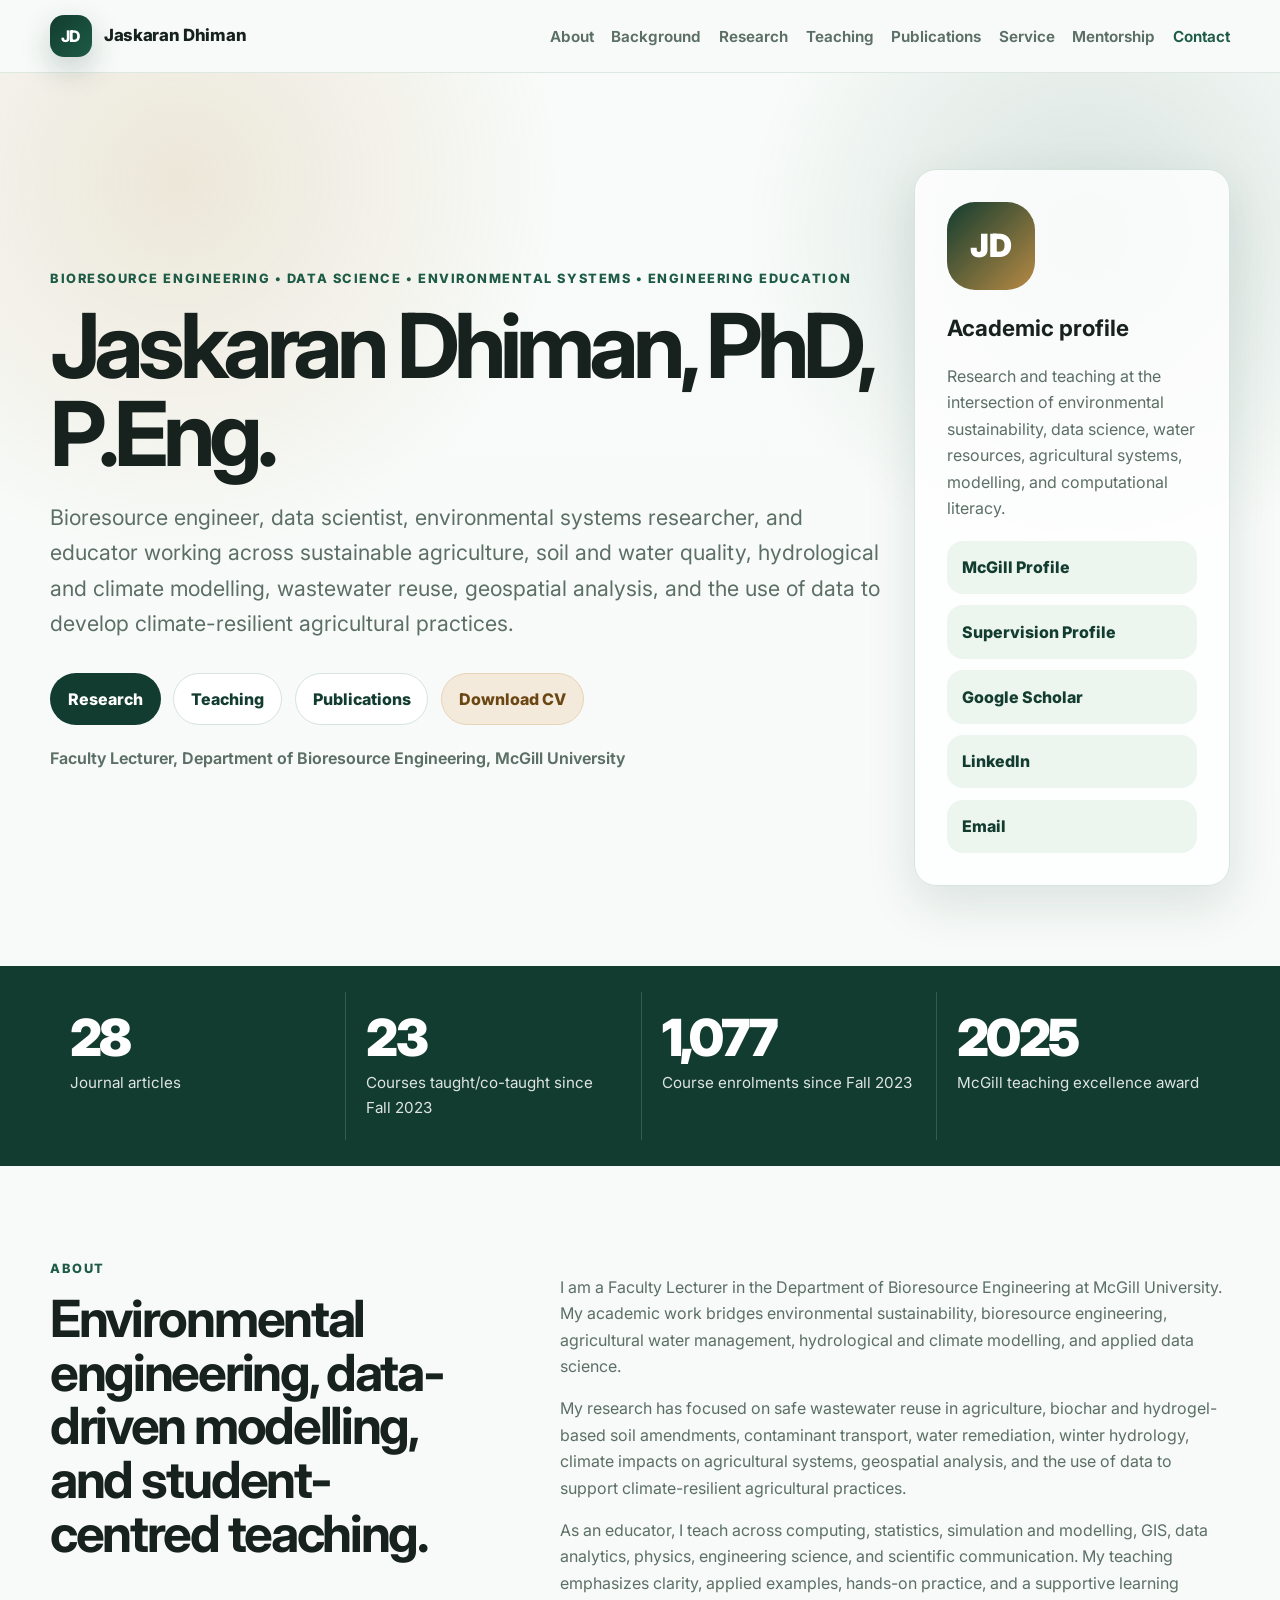
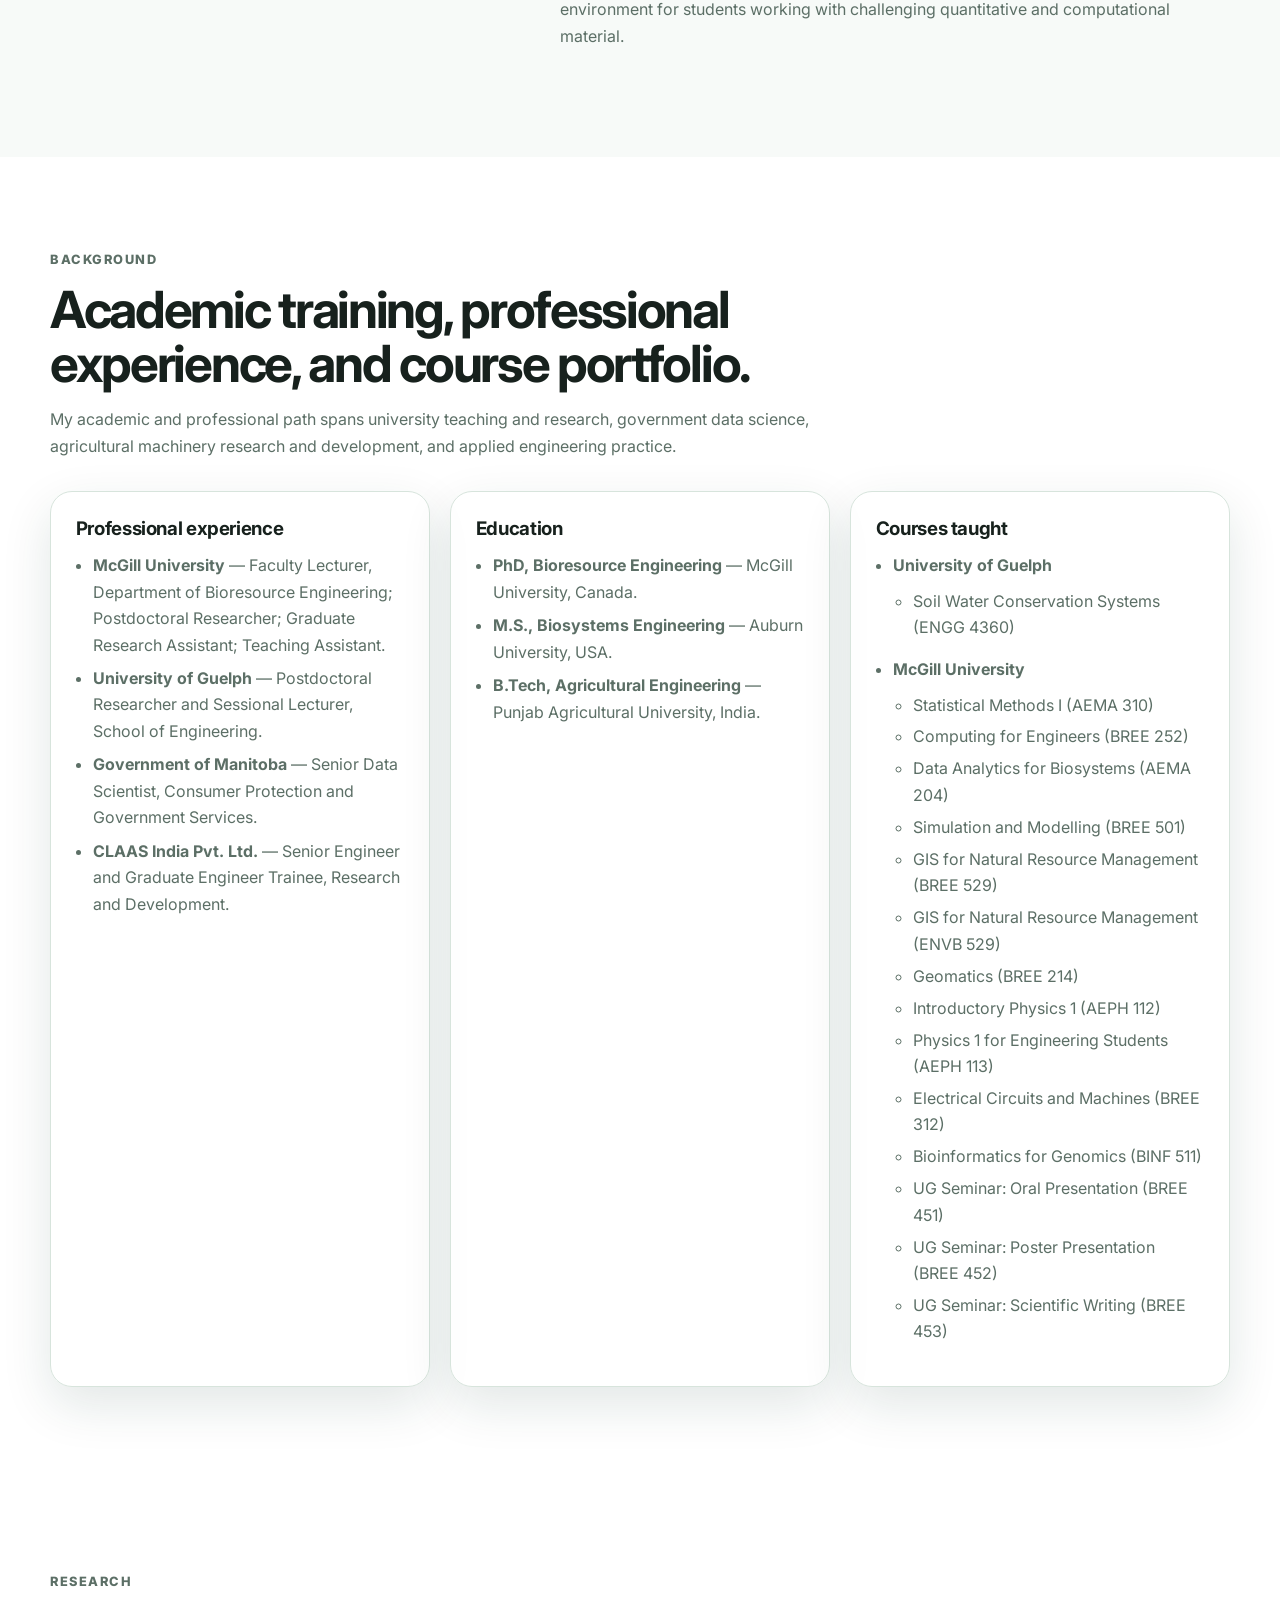
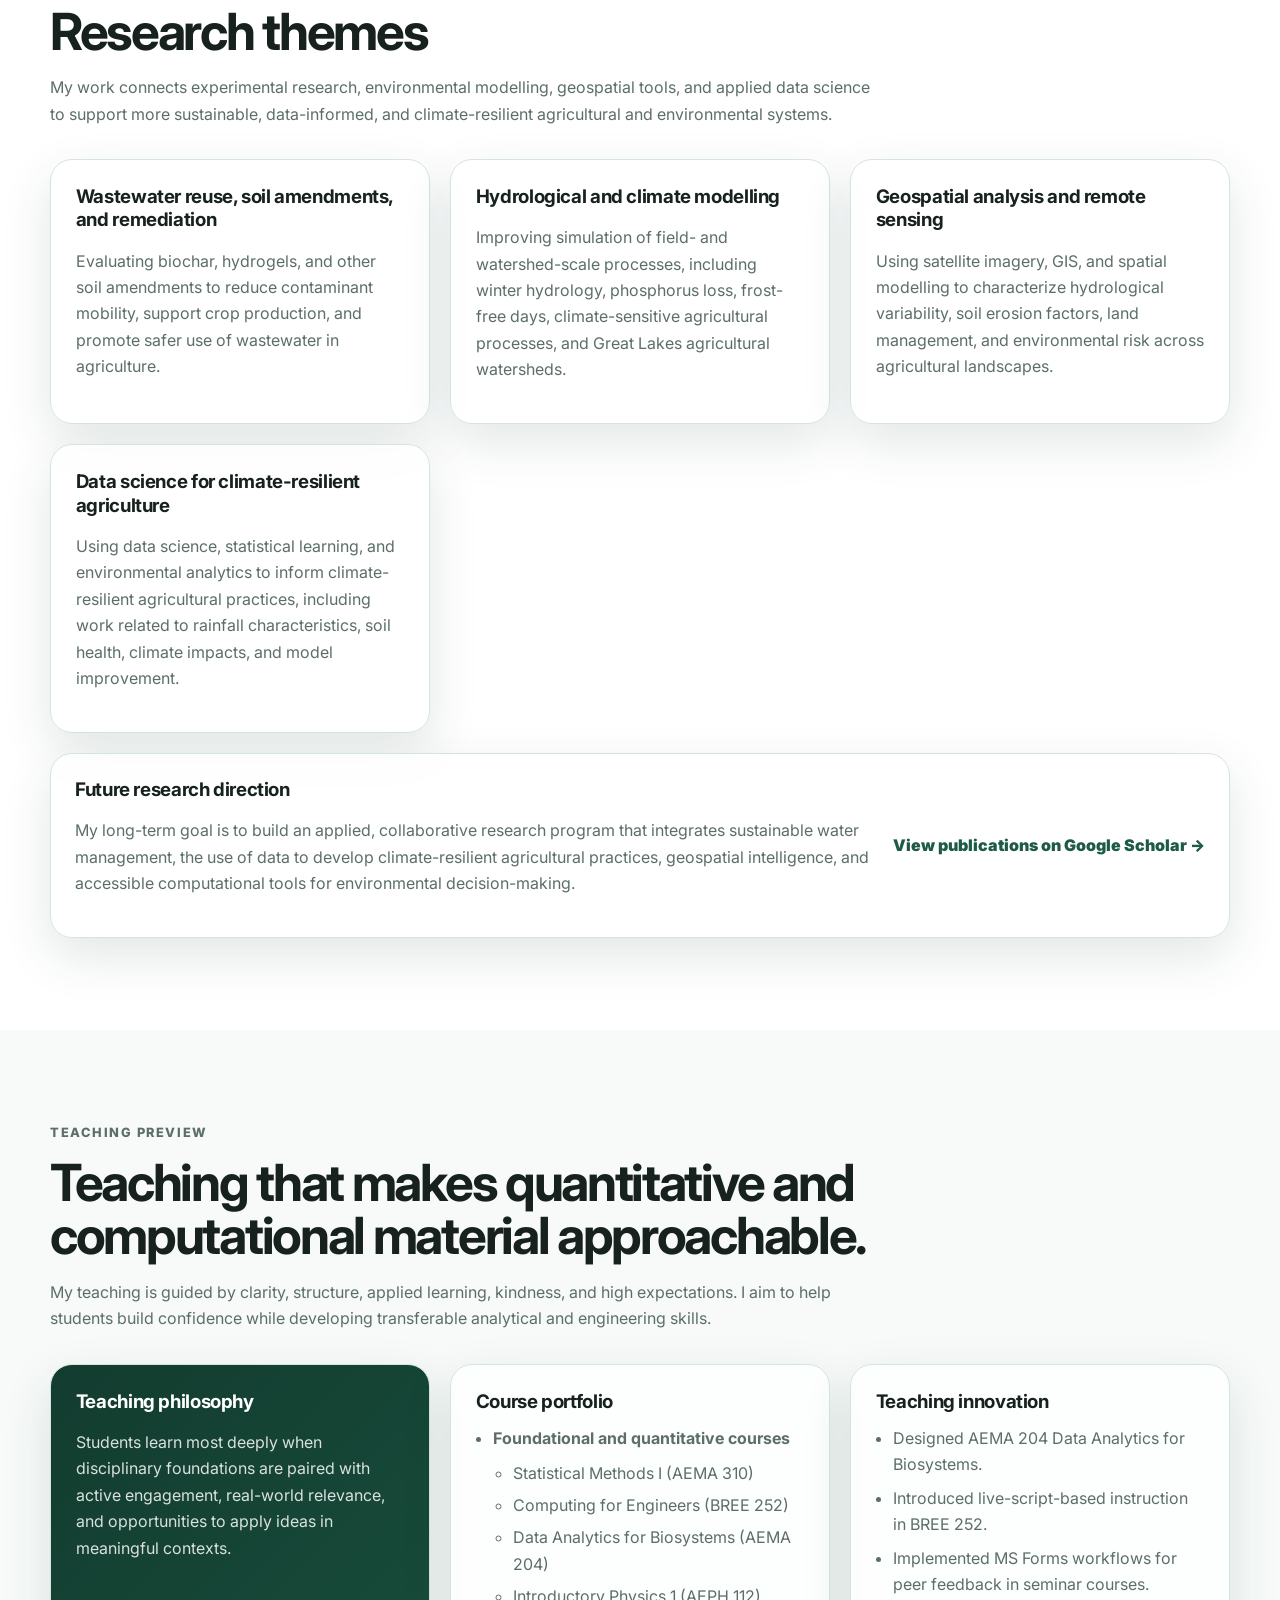
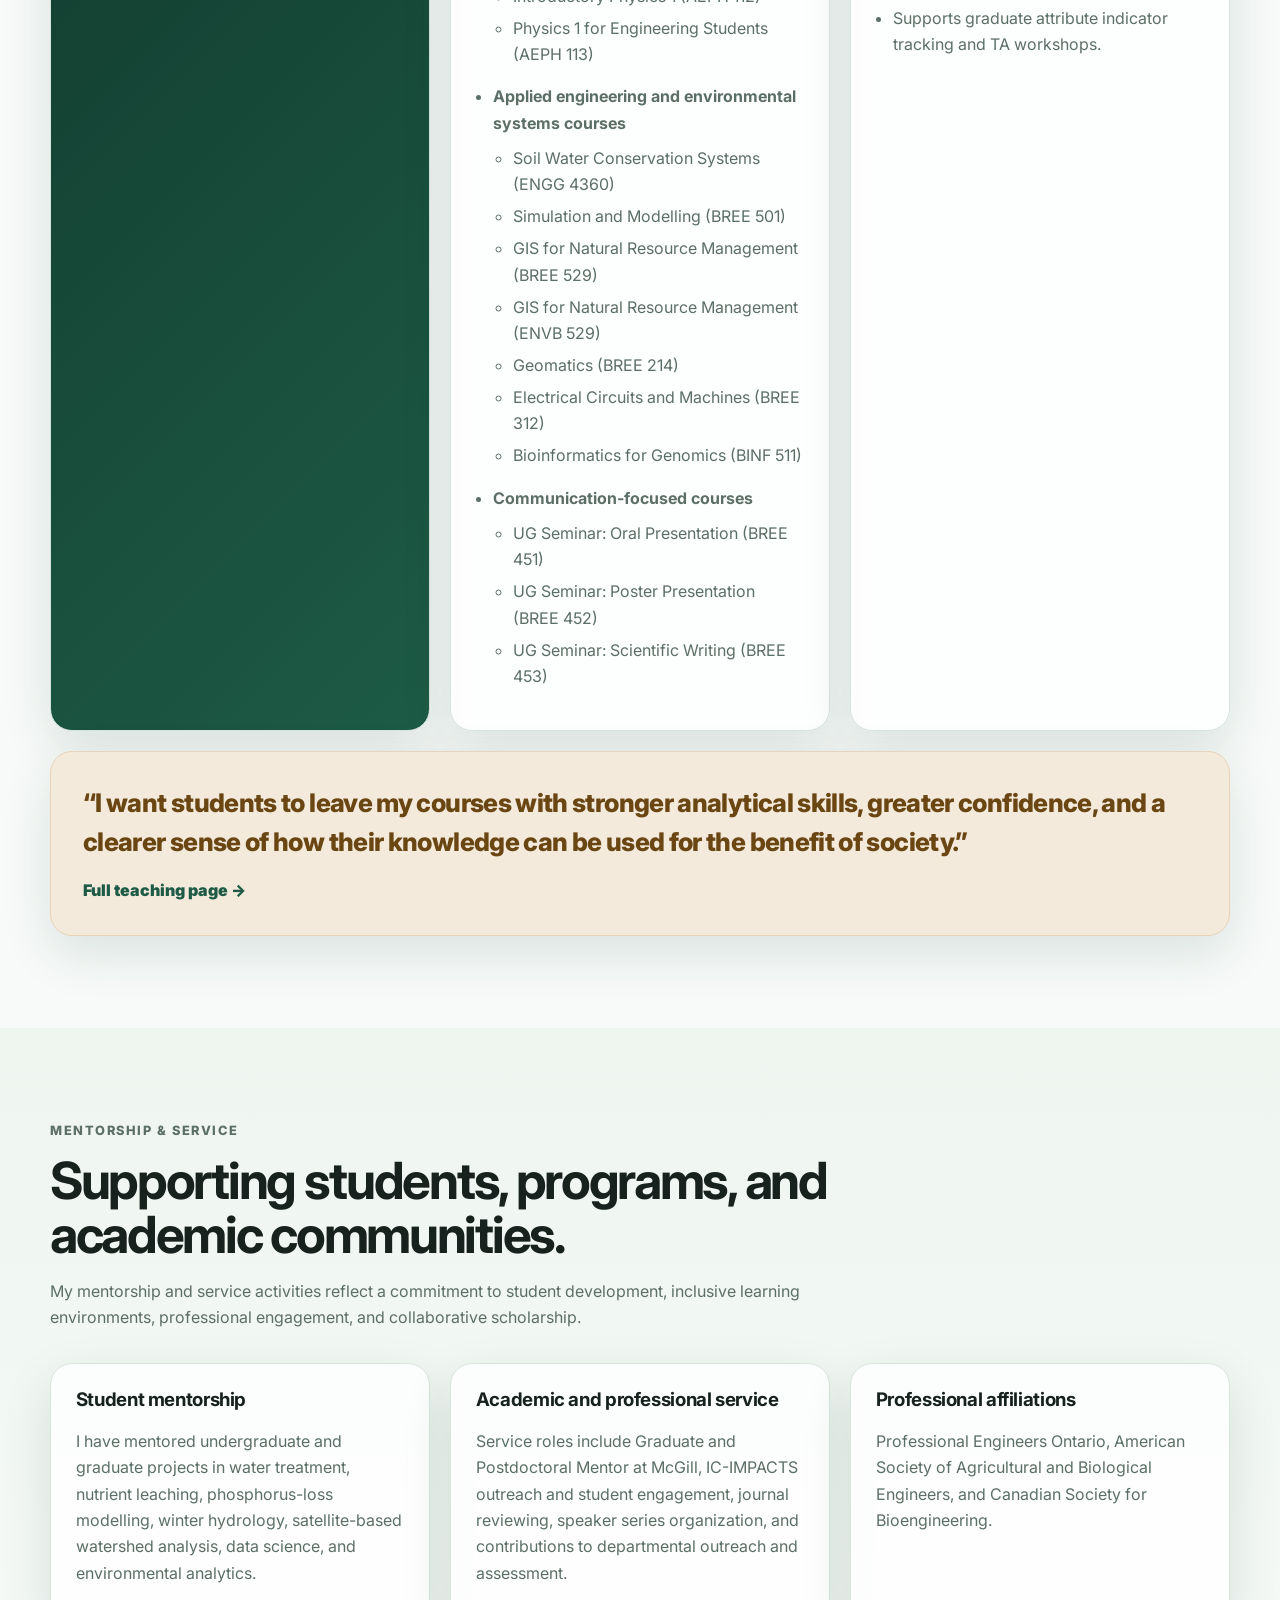
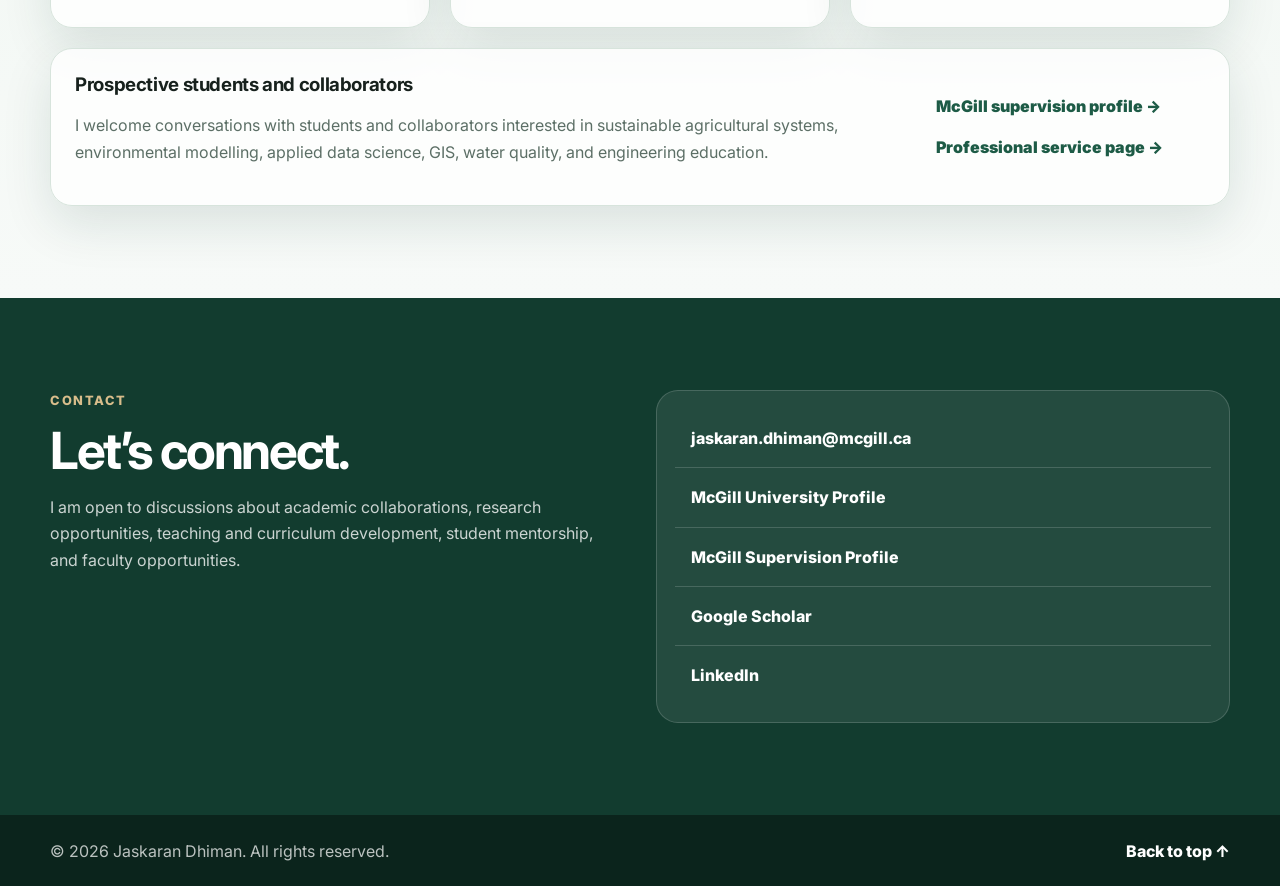
==== commit 3207498e: "updating profile, adding teaching and publications pages" ====
--- a/index.html
+++ b/index.html
@@ -3,7 +3,7 @@
 <head>
   <meta charset="UTF-8" />
   <meta name="viewport" content="width=device-width, initial-scale=1.0" />
-  <meta name="description" content="Jaskaran Dhiman, PhD, P.Eng. — Bioresource engineer, environmental systems researcher, and engineering educator at McGill University." />
+  <meta name="description" content="Jaskaran Dhiman, PhD, P.Eng. — Bioresource engineer, data scientist, environmental systems researcher, and engineering educator at McGill University." />
   <meta name="author" content="Jaskaran Dhiman" />
   <title>Jaskaran Dhiman, PhD, P.Eng. | Bioresource Engineering</title>
   <link rel="preconnect" href="https://fonts.googleapis.com" />
@@ -29,9 +29,11 @@
 
       <ul class="nav-links">
         <li><a href="#about">About</a></li>
+        <li><a href="#background">Background</a></li>
         <li><a href="#research">Research</a></li>
-        <li><a href="#teaching">Teaching</a></li>
-        <li><a href="#publications">Publications</a></li>
+        <li><a href="teaching.html">Teaching</a></li>
+        <li><a href="publications.html">Publications</a></li>
+        <li><a href="professional-service.html">Service</a></li>
         <li><a href="#mentorship">Mentorship</a></li>
         <li><a href="#contact">Contact</a></li>
       </ul>
@@ -42,18 +44,18 @@
     <section class="hero section">
       <div class="container hero-grid">
         <div class="hero-copy">
-          <p class="eyebrow">Bioresource Engineering • Environmental Systems • Engineering Education</p>
+          <p class="eyebrow">Bioresource Engineering • Data Science • Environmental Systems • Engineering Education</p>
           <h1>Jaskaran Dhiman, PhD, P.Eng.</h1>
           <p class="hero-subtitle">
-            Bioresource engineer, environmental systems researcher, and educator working across sustainable agriculture,
-            soil and water quality, hydrological and climate modelling, wastewater reuse, geospatial analysis, and data-driven
-            environmental prediction.
+            Bioresource engineer, data scientist, environmental systems researcher, and educator working across sustainable agriculture,
+            soil and water quality, hydrological and climate modelling, wastewater reuse, geospatial analysis, and the use of data
+            to develop climate-resilient agricultural practices.
           </p>
 
           <div class="hero-actions" aria-label="Primary links">
             <a class="btn btn-primary" href="#research">Research</a>
-            <a class="btn btn-secondary" href="#teaching">Teaching</a>
-            <a class="btn btn-secondary" href="https://scholar.google.ca/citations?user=CSQb-n0AAAAJ&hl=en" target="_blank" rel="noopener">Google Scholar</a>
+            <a class="btn btn-secondary" href="teaching.html">Teaching</a>
+            <a class="btn btn-secondary" href="publications.html">Publications</a>
             <a class="btn btn-light" href="assets/Jaskaran_Dhiman_CV.pdf" target="_blank" rel="noopener">Download CV</a>
           </div>
 
@@ -66,12 +68,13 @@
           <div class="profile-initials">JD</div>
           <h2>Academic profile</h2>
           <p>
-            Research and teaching at the intersection of environmental sustainability, water resources,
+            Research and teaching at the intersection of environmental sustainability, data science, water resources,
             agricultural systems, modelling, and computational literacy.
           </p>
           <div class="quick-links">
             <a href="https://www.mcgill.ca/bioeng/dhiman-jaskaran" target="_blank" rel="noopener">McGill Profile</a>
             <a href="https://www.mcgill.ca/gradsupervision/jaskaran-dhiman" target="_blank" rel="noopener">Supervision Profile</a>
+            <a href="https://scholar.google.ca/citations?user=CSQb-n0AAAAJ&hl=en" target="_blank" rel="noopener">Google Scholar</a>
             <a href="https://www.linkedin.com/in/jdhiman" target="_blank" rel="noopener">LinkedIn</a>
             <a href="mailto:jaskaran.dhiman@mcgill.ca">Email</a>
           </div>
@@ -110,12 +113,12 @@
           <p>
             I am a Faculty Lecturer in the Department of Bioresource Engineering at McGill University.
             My academic work bridges environmental sustainability, bioresource engineering, agricultural water
-            management, hydrological and climate modelling, and applied data analytics.
+            management, hydrological and climate modelling, and applied data science.
           </p>
           <p>
             My research has focused on safe wastewater reuse in agriculture, biochar and hydrogel-based soil amendments,
             contaminant transport, water remediation, winter hydrology, climate impacts on agricultural systems,
-            geospatial analysis, and machine learning applications for environmental prediction.
+            geospatial analysis, and the use of data to support climate-resilient agricultural practices.
           </p>
           <p>
             As an educator, I teach across computing, statistics, simulation and modelling, GIS, data analytics,
@@ -123,6 +126,72 @@
             hands-on practice, and a supportive learning environment for students working with challenging quantitative
             and computational material.
           </p>
+        </div>
+      </div>
+    </section>
+
+
+    <section id="background" class="section background">
+      <div class="container">
+        <div class="section-heading">
+          <p class="eyebrow">Background</p>
+          <h2>Academic training, professional experience, and course portfolio.</h2>
+          <p>
+            My academic and professional path spans university teaching and research, government data science,
+            agricultural machinery research and development, and applied engineering practice.
+          </p>
+        </div>
+
+        <div class="card-grid">
+          <article class="card">
+            <h3>Professional experience</h3>
+            <ul class="clean-list">
+              <li><strong>McGill University</strong> — Faculty Lecturer, Department of Bioresource Engineering; Postdoctoral Researcher; Graduate Research Assistant; Teaching Assistant.</li>
+              <li><strong>University of Guelph</strong> — Postdoctoral Researcher and Sessional Lecturer, School of Engineering.</li>
+              <li><strong>Government of Manitoba</strong> — Senior Data Scientist, Consumer Protection and Government Services.</li>
+              <li><strong>CLAAS India Pvt. Ltd.</strong> — Senior Engineer and Graduate Engineer Trainee, Research and Development.</li>
+            </ul>
+          </article>
+
+          <article class="card">
+            <h3>Education</h3>
+            <ul class="clean-list">
+              <li><strong>PhD, Bioresource Engineering</strong> — McGill University, Canada.</li>
+              <li><strong>M.S., Biosystems Engineering</strong> — Auburn University, USA.</li>
+              <li><strong>B.Tech, Agricultural Engineering</strong> — Punjab Agricultural University, India.</li>
+            </ul>
+          </article>
+
+          <article class="card courses-card">
+            <h3>Courses taught</h3>
+            <ul class="clean-list nested-list">
+              <li>
+                <strong>University of Guelph</strong>
+                <ul class="sub-list">
+                  <li>Soil Water Conservation Systems (ENGG 4360)</li>
+                </ul>
+              </li>
+              <li>
+                <strong>McGill University</strong>
+                <ul class="sub-list">
+                  <li>Statistical Methods I (AEMA 310)</li>
+                  <li>Computing for Engineers (BREE 252)</li>
+                  <li>Data Analytics for Biosystems (AEMA 204)</li>
+                  <li>Simulation and Modelling (BREE 501)</li>
+                  <li>GIS for Natural Resource Management (BREE 529)</li>
+                  <li>GIS for Natural Resource Management (ENVB 529)</li>
+                  <li>Geomatics (BREE 214)</li>
+                  <li>Introductory Physics 1 (AEPH 112)</li>
+                  <li>Physics 1 for Engineering Students (AEPH 113)</li>
+                  <li>Electrical Circuits and Machines (BREE 312)</li>
+                  <li>Bioinformatics for Genomics (BINF 511)</li>
+                  <li>UG Seminar: Oral Presentation (BREE 451)</li>
+                  <li>UG Seminar: Poster Presentation (BREE 452)</li>
+                  <li>UG Seminar: Scientific Writing (BREE 453)</li>
+                </ul>
+              </li>
+            </ul>
+          </article>
         </div>
       </div>
     </section>
@@ -134,7 +203,7 @@
           <h2>Research themes</h2>
           <p>
             My work connects experimental research, environmental modelling, geospatial tools, and applied data science
-            to support more sustainable and resilient agricultural and environmental systems.
+            to support more sustainable, data-informed, and climate-resilient agricultural and environmental systems.
           </p>
         </div>
 
@@ -164,10 +233,10 @@
           </article>
 
           <article class="card">
-            <h3>Machine learning for environmental prediction</h3>
-            <p>
-              Applying statistical learning, predictive modelling, and data-driven methods to environmental systems,
-              including rainfall characteristics, soil health, climate impacts, and model improvement.
+            <h3>Data science for climate-resilient agriculture</h3>
+            <p>
+              Using data science, statistical learning, and environmental analytics to inform climate-resilient agricultural
+              practices, including work related to rainfall characteristics, soil health, climate impacts, and model improvement.
             </p>
           </article>
         </div>
@@ -177,8 +246,8 @@
             <h3>Future research direction</h3>
             <p>
               My long-term goal is to build an applied, collaborative research program that integrates sustainable water
-              management, climate-resilient agricultural systems, geospatial intelligence, and accessible computational
-              tools for environmental decision-making.
+              management, the use of data to develop climate-resilient agricultural practices, geospatial intelligence,
+              and accessible computational tools for environmental decision-making.
             </p>
           </div>
           <a class="inline-link" href="https://scholar.google.ca/citations?user=CSQb-n0AAAAJ&hl=en" target="_blank" rel="noopener">
@@ -191,7 +260,7 @@
     <section id="teaching" class="section teaching">
       <div class="container">
         <div class="section-heading">
-          <p class="eyebrow">Teaching</p>
+          <p class="eyebrow">Teaching preview</p>
           <h2>Teaching that makes quantitative and computational material approachable.</h2>
           <p>
             My teaching is guided by clarity, structure, applied learning, kindness, and high expectations.
@@ -209,16 +278,38 @@
           </article>
 
           <article class="teaching-card">
-            <h3>Courses taught/co-taught</h3>
-            <ul class="clean-list">
-              <li>AEMA 310 Statistical Methods I</li>
-              <li>BREE 252 Computing for Engineers</li>
-              <li>AEMA 204 Data Analytics for Biosystems</li>
-              <li>BREE 501 Simulation and Modelling</li>
-              <li>BREE/ENVB 529 GIS for Natural Resource Management</li>
-              <li>AEPH 112/113 Introductory Physics</li>
-              <li>BREE 214 Geomatics</li>
-              <li>BREE 451/452/453 Seminar, Poster, and Scientific Writing</li>
+            <h3>Course portfolio</h3>
+            <ul class="clean-list nested-list">
+              <li>
+                <strong>Foundational and quantitative courses</strong>
+                <ul class="sub-list">
+                  <li>Statistical Methods I (AEMA 310)</li>
+                  <li>Computing for Engineers (BREE 252)</li>
+                  <li>Data Analytics for Biosystems (AEMA 204)</li>
+                  <li>Introductory Physics 1 (AEPH 112)</li>
+                  <li>Physics 1 for Engineering Students (AEPH 113)</li>
+                </ul>
+              </li>
+              <li>
+                <strong>Applied engineering and environmental systems courses</strong>
+                <ul class="sub-list">
+                  <li>Soil Water Conservation Systems (ENGG 4360)</li>
+                  <li>Simulation and Modelling (BREE 501)</li>
+                  <li>GIS for Natural Resource Management (BREE 529)</li>
+                  <li>GIS for Natural Resource Management (ENVB 529)</li>
+                  <li>Geomatics (BREE 214)</li>
+                  <li>Electrical Circuits and Machines (BREE 312)</li>
+                  <li>Bioinformatics for Genomics (BINF 511)</li>
+                </ul>
+              </li>
+              <li>
+                <strong>Communication-focused courses</strong>
+                <ul class="sub-list">
+                  <li>UG Seminar: Oral Presentation (BREE 451)</li>
+                  <li>UG Seminar: Poster Presentation (BREE 452)</li>
+                  <li>UG Seminar: Scientific Writing (BREE 453)</li>
+                </ul>
+              </li>
             </ul>
           </article>
 
@@ -238,60 +329,13 @@
             “I want students to leave my courses with stronger analytical skills, greater confidence, and a clearer
             sense of how their knowledge can be used for the benefit of society.”
           </blockquote>
-        </div>
-      </div>
-    </section>
-
-    <section id="publications" class="section publications">
-      <div class="container">
-        <div class="section-heading">
-          <p class="eyebrow">Publications</p>
-          <h2>Selected publications</h2>
-          <p>
-            Selected publications are shown below. For the most current publication list and citation information,
-            please visit my Google Scholar profile.
-          </p>
-        </div>
-
-        <div class="publication-list">
-          <article class="publication">
-            <h3>Prediction of three vital rainfall characteristics: Advanced hybrid tree- or lazy-based learner?</h3>
-            <p>Khosravi, K., Farooque, A. A., Bateni, S. M., Jun, C., & Dhiman, J. <em>Results in Engineering</em>, 2025.</p>
-          </article>
-
-          <article class="publication">
-            <h3>Effect of biochar, hydrogel and soil liming on nutrient leaching in a coarse-textured soil</h3>
-            <p>Purkayshtha, J., Prasher, S., Afzal, M., Dhiman, J., & Nzediegwu, C. <em>Sustainability</em>, 2025.</p>
-          </article>
-
-          <article class="publication">
-            <h3>Evaluation of winter hydrology performance of three field-scale models</h3>
-            <p>Kaur, B., Dhiman, J., Rudra, R., Daggupati, P., Goel, P., Macrae, M., Prasher, S., & Shukla, R. <em>Journal of the ASABE</em>, 2024.</p>
-          </article>
-
-          <article class="publication">
-            <h3>A spatiotemporal variability in the C-factor: An analysis using high resolution satellite imagery</h3>
-            <p>Allataifeh, N., Rudra, R., Daggupati, P., Dhiman, J., Goel, P., & Prasher, S. <em>International Journal of Sediment Research</em>, 2024.</p>
-          </article>
-
-          <article class="publication">
-            <h3>Use of polyacrylamide superabsorbent polymers and plantain peel biochar to reduce heavy metal mobility and uptake by wastewater irrigated potato plants</h3>
-            <p>Dhiman, J., Prasher, S., ElSayed, E., Nzediegwu, C., Mawof, A., & Patel, R. <em>Transactions of the ASABE</em>, 2021.</p>
-          </article>
-
-          <article class="publication">
-            <h3>Removal of <em>Escherichia coli</em> from lake water in a biochar-amended biosand filtering system</h3>
-            <p>Guan, P., Prasher, S., Afzal, M., George, S., Ronholm, J., Dhiman, J., & Patel, R. <em>Ecological Engineering</em>, 2020.</p>
-          </article>
-        </div>
-
-        <div class="center-actions">
-          <a class="btn btn-primary" href="https://scholar.google.ca/citations?user=CSQb-n0AAAAJ&hl=en" target="_blank" rel="noopener">Full list on Google Scholar</a>
-        </div>
-      </div>
-    </section>
-
-    <section id="mentorship" class="section mentorship">
+          <div class="quote-action">
+            <a class="inline-link" href="teaching.html">Full teaching page →</a>
+          </div>
+        </div>
+      </div>
+    </section>
+<section id="mentorship" class="section mentorship">
       <div class="container">
         <div class="section-heading">
           <p class="eyebrow">Mentorship & Service</p>
@@ -307,7 +351,7 @@
             <h3>Student mentorship</h3>
             <p>
               I have mentored undergraduate and graduate projects in water treatment, nutrient leaching, phosphorus-loss
-              modelling, winter hydrology, satellite-based watershed analysis, machine learning, and environmental analytics.
+              modelling, winter hydrology, satellite-based watershed analysis, data science, and environmental analytics.
             </p>
           </article>
 
@@ -333,12 +377,13 @@
             <h3>Prospective students and collaborators</h3>
             <p>
               I welcome conversations with students and collaborators interested in sustainable agricultural systems,
-              environmental modelling, applied data analytics, GIS, water quality, and engineering education.
-            </p>
-          </div>
-          <a class="inline-link" href="https://www.mcgill.ca/gradsupervision/jaskaran-dhiman" target="_blank" rel="noopener">
-            McGill supervision profile →
-          </a>
+              environmental modelling, applied data science, GIS, water quality, and engineering education.
+            </p>
+          </div>
+          <div class="feature-links">
+            <a class="inline-link" href="https://www.mcgill.ca/gradsupervision/jaskaran-dhiman" target="_blank" rel="noopener">McGill supervision profile →</a>
+            <a class="inline-link" href="professional-service.html">Professional service page →</a>
+          </div>
         </div>
       </div>
     </section>
--- a/style.css
+++ b/style.css
@@ -374,7 +374,8 @@
 }
 
 .research,
-.publications {
+.publications,
+.background {
   background: #ffffff;
 }
 
@@ -630,3 +631,215 @@
     align-items: flex-start;
   }
 }
+
+
+.nested-list > li {
+  margin-bottom: 1rem;
+}
+
+.sub-list {
+  margin: 0.55rem 0 0.4rem;
+  padding-left: 1.2rem;
+  color: var(--muted);
+}
+
+.sub-list li {
+  margin-bottom: 0.35rem;
+}
+
+.courses-card {
+  grid-column: span 1;
+}
+
+
+/* Publications page */
+.page-hero {
+  padding: 86px 0 48px;
+  background:
+    radial-gradient(circle at 14% 12%, rgba(184, 138, 68, 0.16), transparent 28%),
+    radial-gradient(circle at 86% 18%, rgba(29, 91, 70, 0.14), transparent 26%),
+    linear-gradient(180deg, #f8fbf9, var(--bg));
+}
+
+.page-hero h1 {
+  margin: 0;
+  max-width: 980px;
+  font-size: clamp(2.3rem, 6vw, 4.7rem);
+  line-height: 1;
+  letter-spacing: -0.055em;
+}
+
+.page-hero p {
+  max-width: 820px;
+  color: var(--muted);
+  font-size: 1.12rem;
+}
+
+.page-actions {
+  display: flex;
+  flex-wrap: wrap;
+  gap: 0.8rem;
+  margin-top: 1.5rem;
+}
+
+.publications-page .publication-section {
+  padding: 54px 0;
+}
+
+.publications-page .publication-section:nth-child(even) {
+  background: #fff;
+}
+
+.publication-section h2 {
+  margin: 0 0 1rem;
+  font-size: clamp(1.7rem, 4vw, 2.6rem);
+  line-height: 1.08;
+  letter-spacing: -0.035em;
+}
+
+.publication-section .section-intro {
+  color: var(--muted);
+  margin-bottom: 1.5rem;
+}
+
+.compact-list {
+  display: grid;
+  gap: 0.75rem;
+  padding-left: 1.4rem;
+}
+
+.compact-list li {
+  background: rgba(255, 255, 255, 0.86);
+  border: 1px solid var(--border);
+  border-radius: 16px;
+  padding: 1rem 1.1rem;
+  box-shadow: 0 10px 26px rgba(18, 60, 47, 0.06);
+}
+
+.publications-page .subnav {
+  position: sticky;
+  top: 72px;
+  z-index: 900;
+  background: rgba(247, 250, 248, 0.93);
+  border-bottom: 1px solid var(--border);
+  backdrop-filter: blur(16px);
+}
+
+.publications-page .subnav .container {
+  display: flex;
+  gap: 0.75rem;
+  overflow-x: auto;
+  padding-top: 0.75rem;
+  padding-bottom: 0.75rem;
+}
+
+.publications-page .subnav a {
+  flex: 0 0 auto;
+  text-decoration: none;
+  color: var(--primary);
+  background: var(--surface);
+  border: 1px solid var(--border);
+  border-radius: 999px;
+  padding: 0.55rem 0.85rem;
+  font-weight: 800;
+  font-size: 0.9rem;
+}
+
+.publications-page .subnav a:hover {
+  background: var(--surface-soft);
+}
+
+@media (max-width: 760px) {
+  .publications-page .subnav {
+    top: 66px;
+  }
+
+  .compact-list {
+    padding-left: 1rem;
+  }
+
+  .compact-list li {
+    padding: 0.9rem;
+  }
+}
+
+
+/* Professional service page */
+.professional-service-page .publication-section:nth-child(even) {
+  background: #fff;
+}
+
+.service-list {
+  display: grid;
+  gap: 0.75rem;
+  padding-left: 1.1rem;
+}
+
+.service-list > li {
+  background: rgba(255, 255, 255, 0.86);
+  border: 1px solid var(--border);
+  border-radius: 16px;
+  padding: 1rem 1.1rem;
+  box-shadow: 0 10px 26px rgba(18, 60, 47, 0.06);
+}
+
+.service-overview p,
+.workshop-list p {
+  background: rgba(255, 255, 255, 0.86);
+  border: 1px solid var(--border);
+  border-radius: 16px;
+  padding: 1.1rem 1.25rem;
+  box-shadow: 0 10px 26px rgba(18, 60, 47, 0.06);
+}
+
+.feature-links {
+  display: flex;
+  flex-wrap: wrap;
+  gap: 0.9rem;
+}
+
+
+/* Teaching page */
+.teaching-page .publication-section:nth-child(even) {
+  background: #fff;
+}
+
+.teaching-stats-grid {
+  margin: 1.4rem 0 1.6rem;
+  background: var(--primary);
+  border-radius: var(--radius);
+  overflow: hidden;
+}
+
+.snapshot-figure {
+  margin: 1.5rem 0 0;
+  padding: 1rem;
+  background: #fff;
+  border: 1px solid var(--border);
+  border-radius: var(--radius);
+  box-shadow: var(--shadow);
+}
+
+.snapshot-figure img {
+  width: 100%;
+  height: auto;
+  display: block;
+  border-radius: 16px;
+  border: 1px solid var(--border);
+}
+
+.snapshot-figure figcaption {
+  margin-top: 0.75rem;
+  color: var(--muted);
+  font-size: 0.95rem;
+}
+
+.quote-action {
+  margin-top: 1rem;
+}
+
+@media (max-width: 760px) {
+  .snapshot-figure {
+    padding: 0.6rem;
+  }
+}
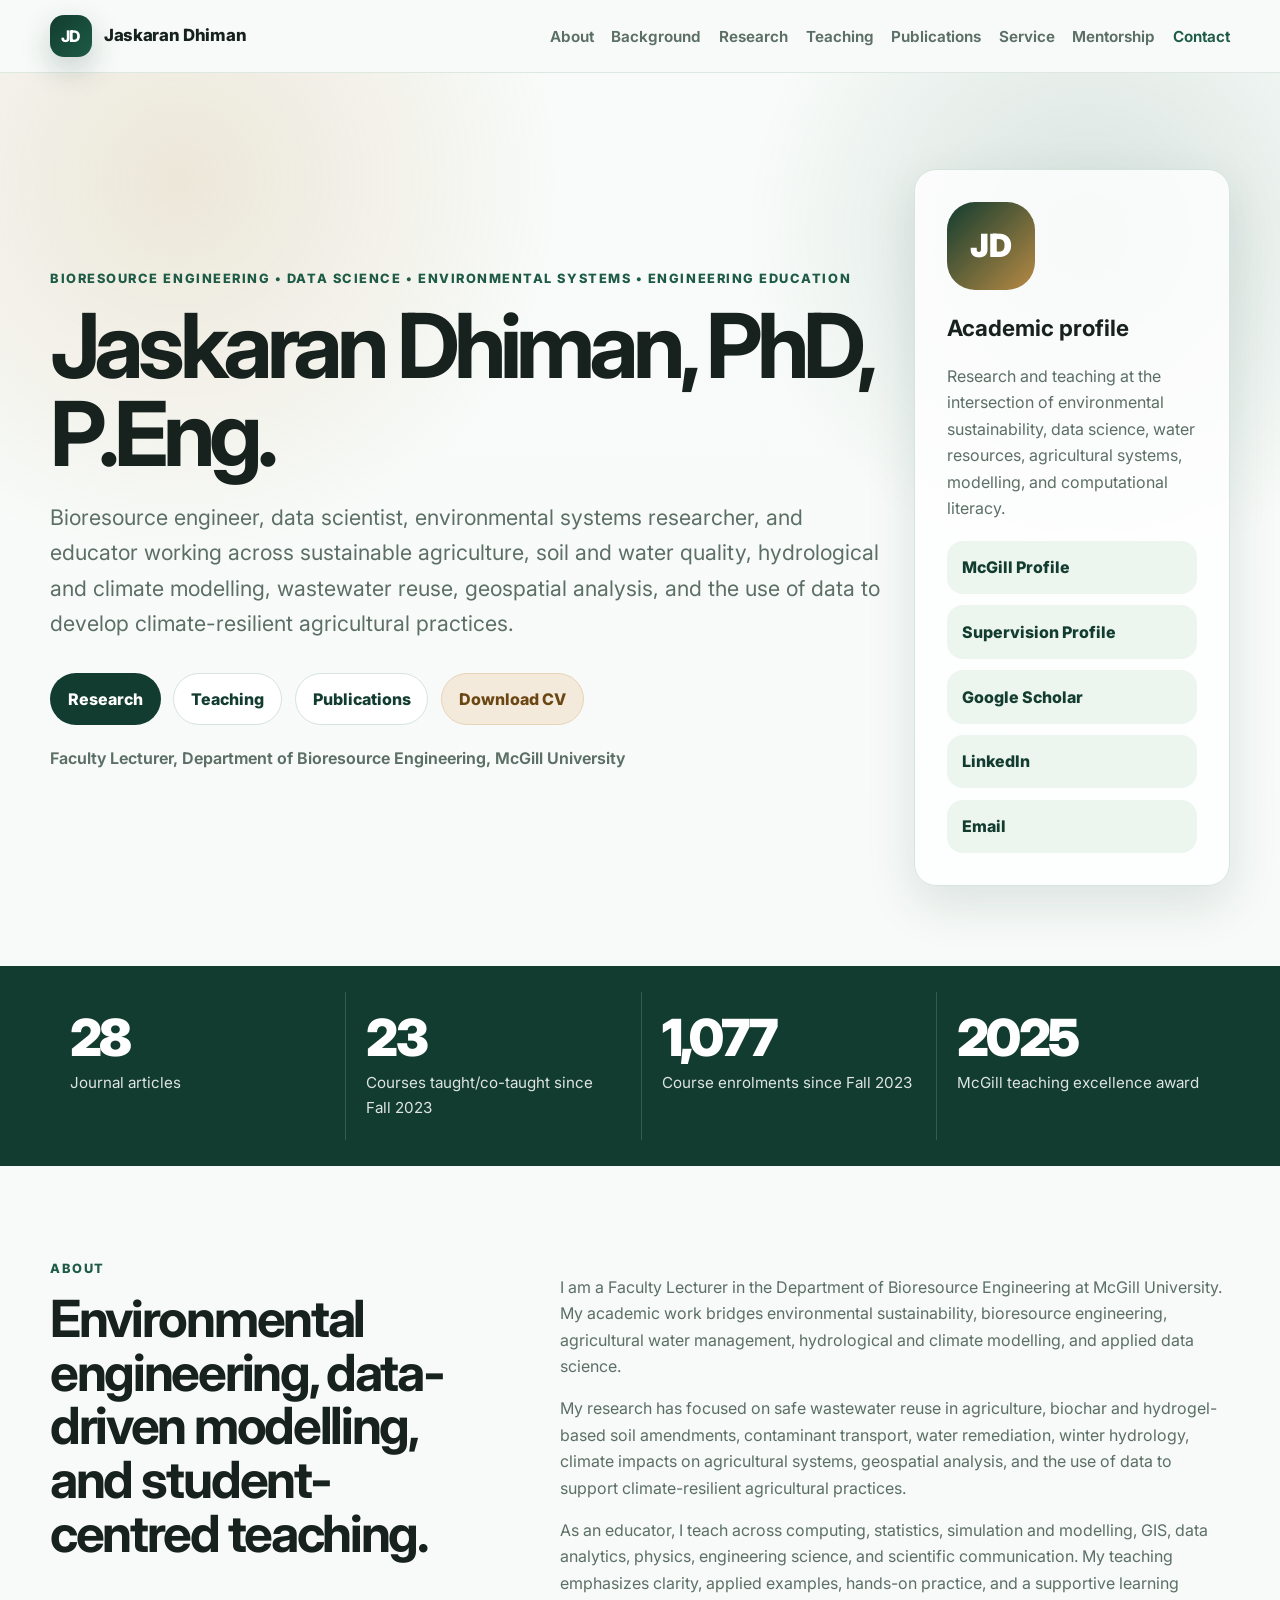
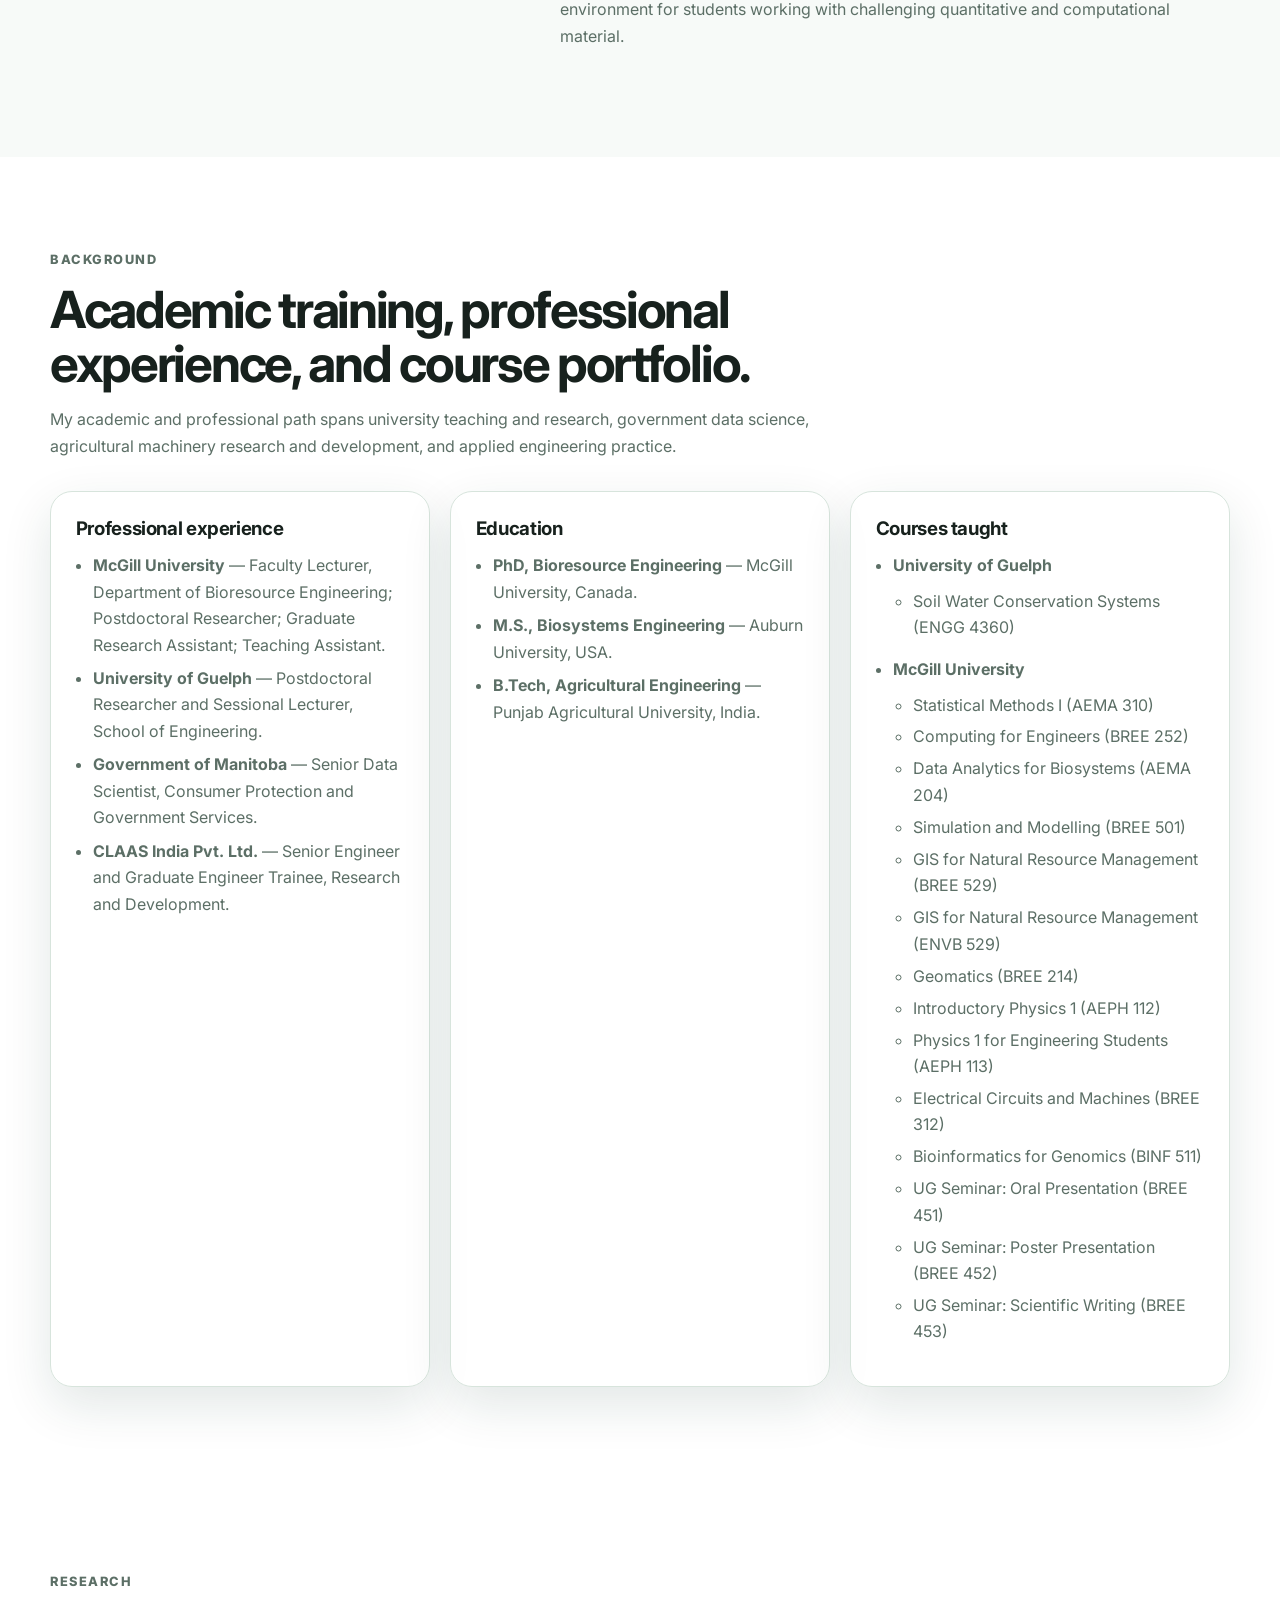
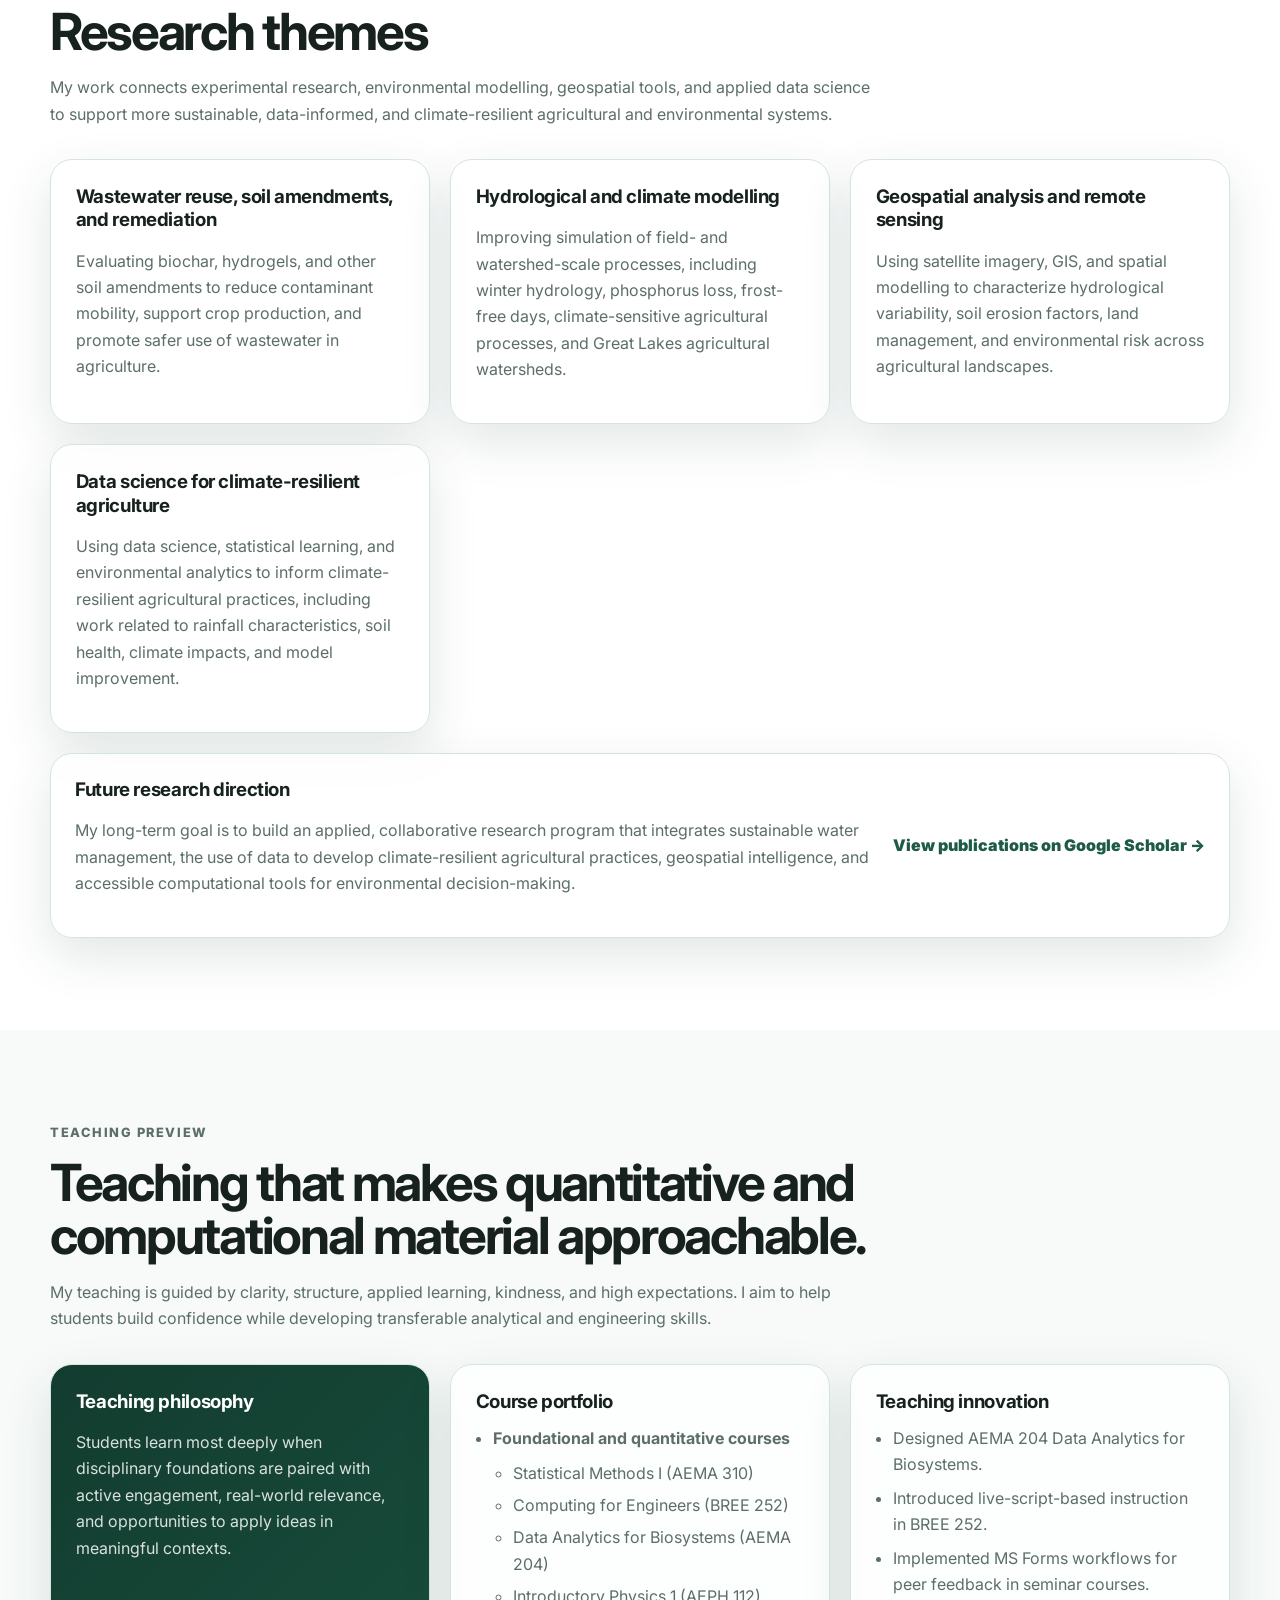
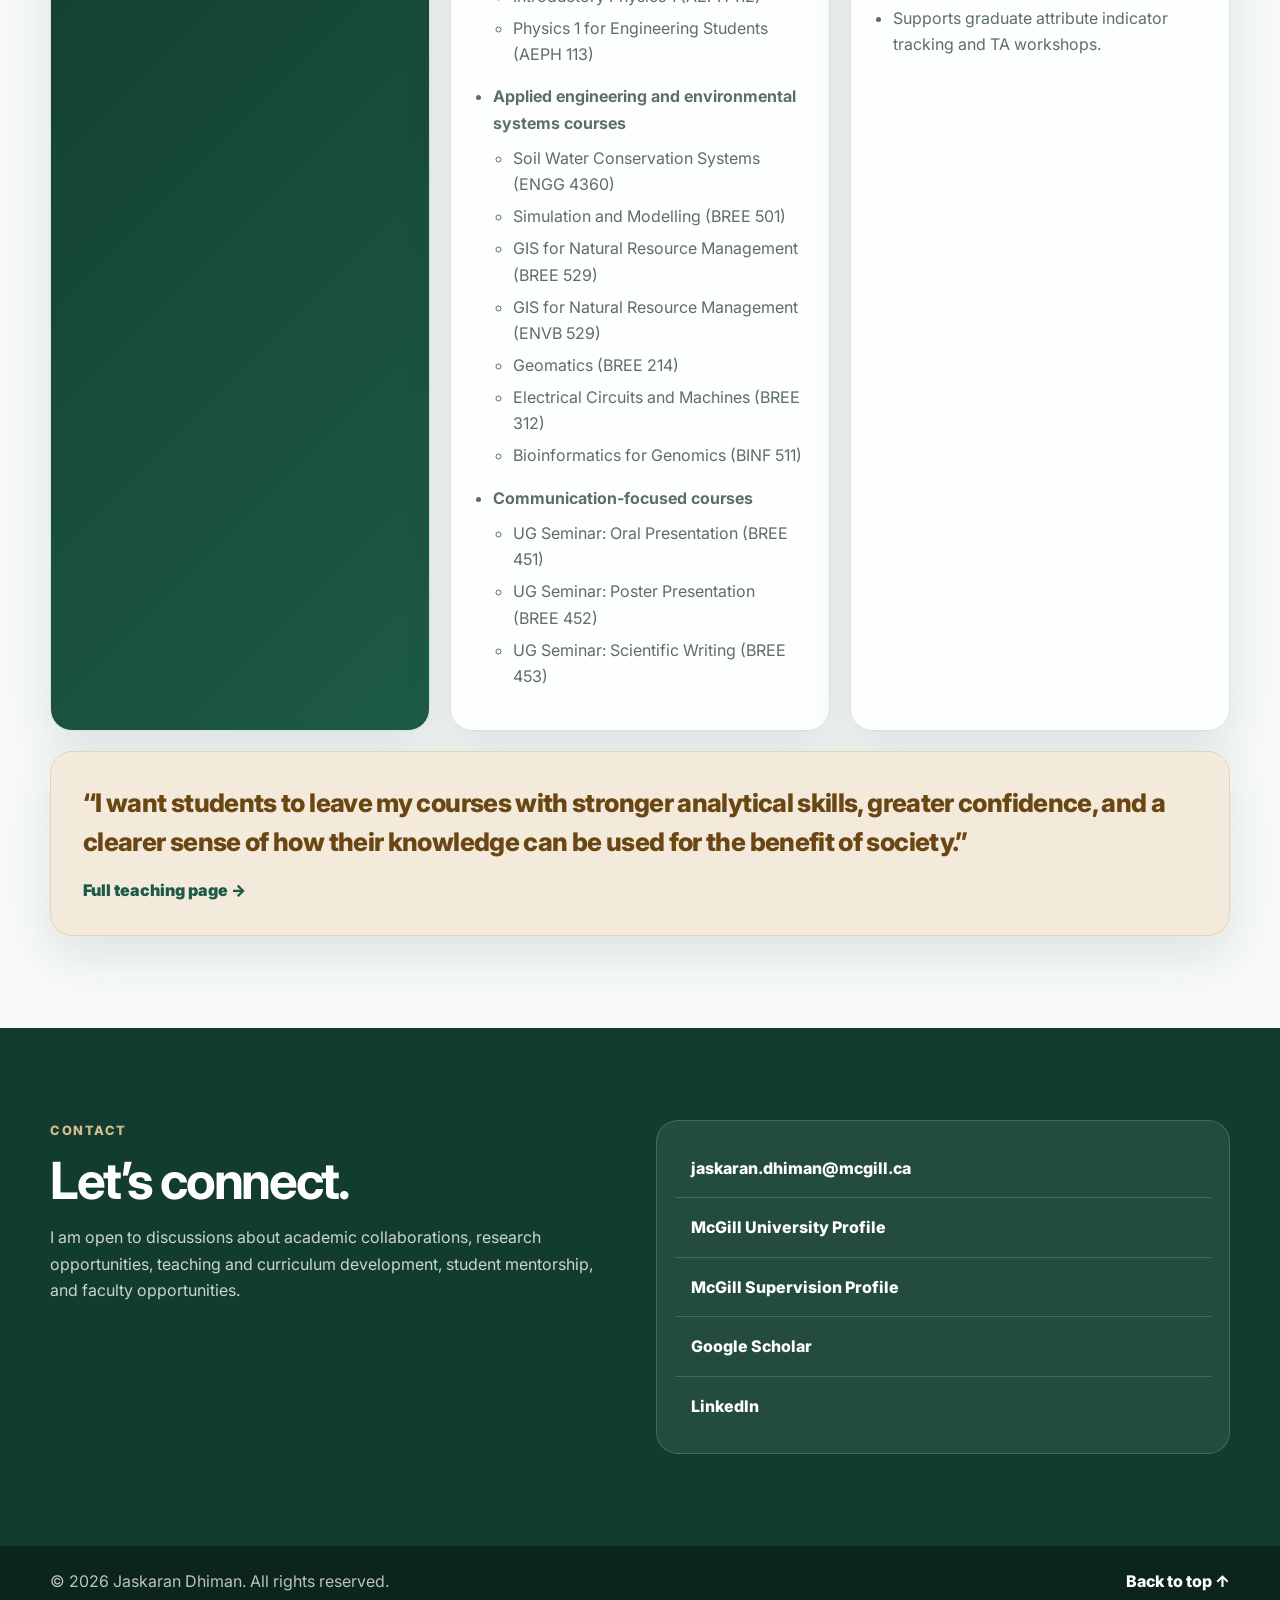
==== commit 1bd06dad: "Refine teaching page and add mentorship page" ====
--- a/index.html
+++ b/index.html
@@ -34,7 +34,7 @@
         <li><a href="teaching.html">Teaching</a></li>
         <li><a href="publications.html">Publications</a></li>
         <li><a href="professional-service.html">Service</a></li>
-        <li><a href="#mentorship">Mentorship</a></li>
+        <li><a href="mentorship.html">Mentorship</a></li>
         <li><a href="#contact">Contact</a></li>
       </ul>
     </nav>
@@ -335,60 +335,7 @@
         </div>
       </div>
     </section>
-<section id="mentorship" class="section mentorship">
-      <div class="container">
-        <div class="section-heading">
-          <p class="eyebrow">Mentorship & Service</p>
-          <h2>Supporting students, programs, and academic communities.</h2>
-          <p>
-            My mentorship and service activities reflect a commitment to student development, inclusive learning
-            environments, professional engagement, and collaborative scholarship.
-          </p>
-        </div>
-
-        <div class="card-grid">
-          <article class="card">
-            <h3>Student mentorship</h3>
-            <p>
-              I have mentored undergraduate and graduate projects in water treatment, nutrient leaching, phosphorus-loss
-              modelling, winter hydrology, satellite-based watershed analysis, data science, and environmental analytics.
-            </p>
-          </article>
-
-          <article class="card">
-            <h3>Academic and professional service</h3>
-            <p>
-              Service roles include Graduate and Postdoctoral Mentor at McGill, IC-IMPACTS outreach and student engagement,
-              journal reviewing, speaker series organization, and contributions to departmental outreach and assessment.
-            </p>
-          </article>
-
-          <article class="card">
-            <h3>Professional affiliations</h3>
-            <p>
-              Professional Engineers Ontario, American Society of Agricultural and Biological Engineers, and Canadian Society
-              for Bioengineering.
-            </p>
-          </article>
-        </div>
-
-        <div class="feature-panel">
-          <div>
-            <h3>Prospective students and collaborators</h3>
-            <p>
-              I welcome conversations with students and collaborators interested in sustainable agricultural systems,
-              environmental modelling, applied data science, GIS, water quality, and engineering education.
-            </p>
-          </div>
-          <div class="feature-links">
-            <a class="inline-link" href="https://www.mcgill.ca/gradsupervision/jaskaran-dhiman" target="_blank" rel="noopener">McGill supervision profile →</a>
-            <a class="inline-link" href="professional-service.html">Professional service page →</a>
-          </div>
-        </div>
-      </div>
-    </section>
-
-    <section id="contact" class="section contact">
+<section id="contact" class="section contact">
       <div class="container contact-grid">
         <div>
           <p class="eyebrow">Contact</p>
--- a/style.css
+++ b/style.css
@@ -843,3 +843,22 @@
     padding: 0.6rem;
   }
 }
+
+
+/* Version 7 refinements */
+.teaching-stats-grid,
+.teaching-stats-grid .stat,
+.teaching-stats-grid .stat-number,
+.teaching-stats-grid .stat-label {
+  color: #ffffff;
+}
+
+.teaching-stats-grid .stat-label {
+  color: rgba(255, 255, 255, 0.88);
+}
+
+
+/* Mentorship page */
+.mentorship-page .publication-section:nth-child(even) {
+  background: #fff;
+}
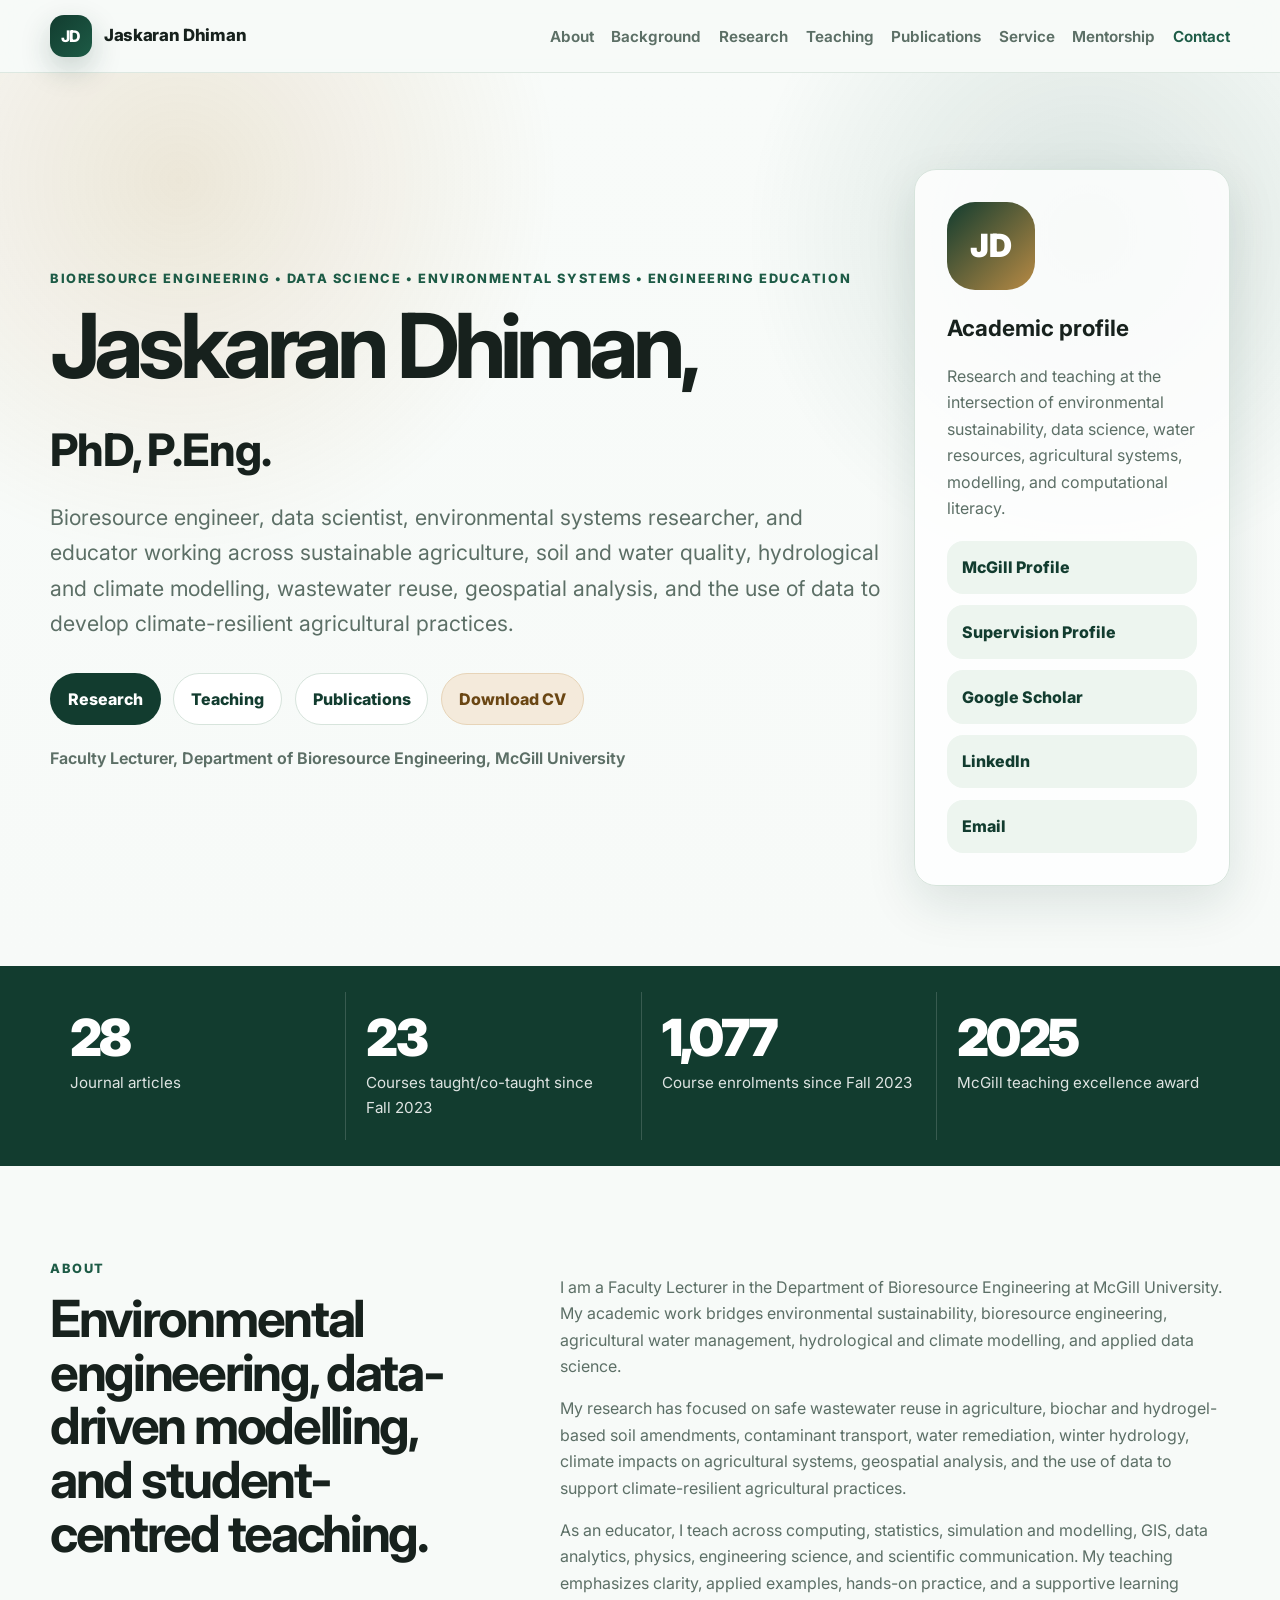
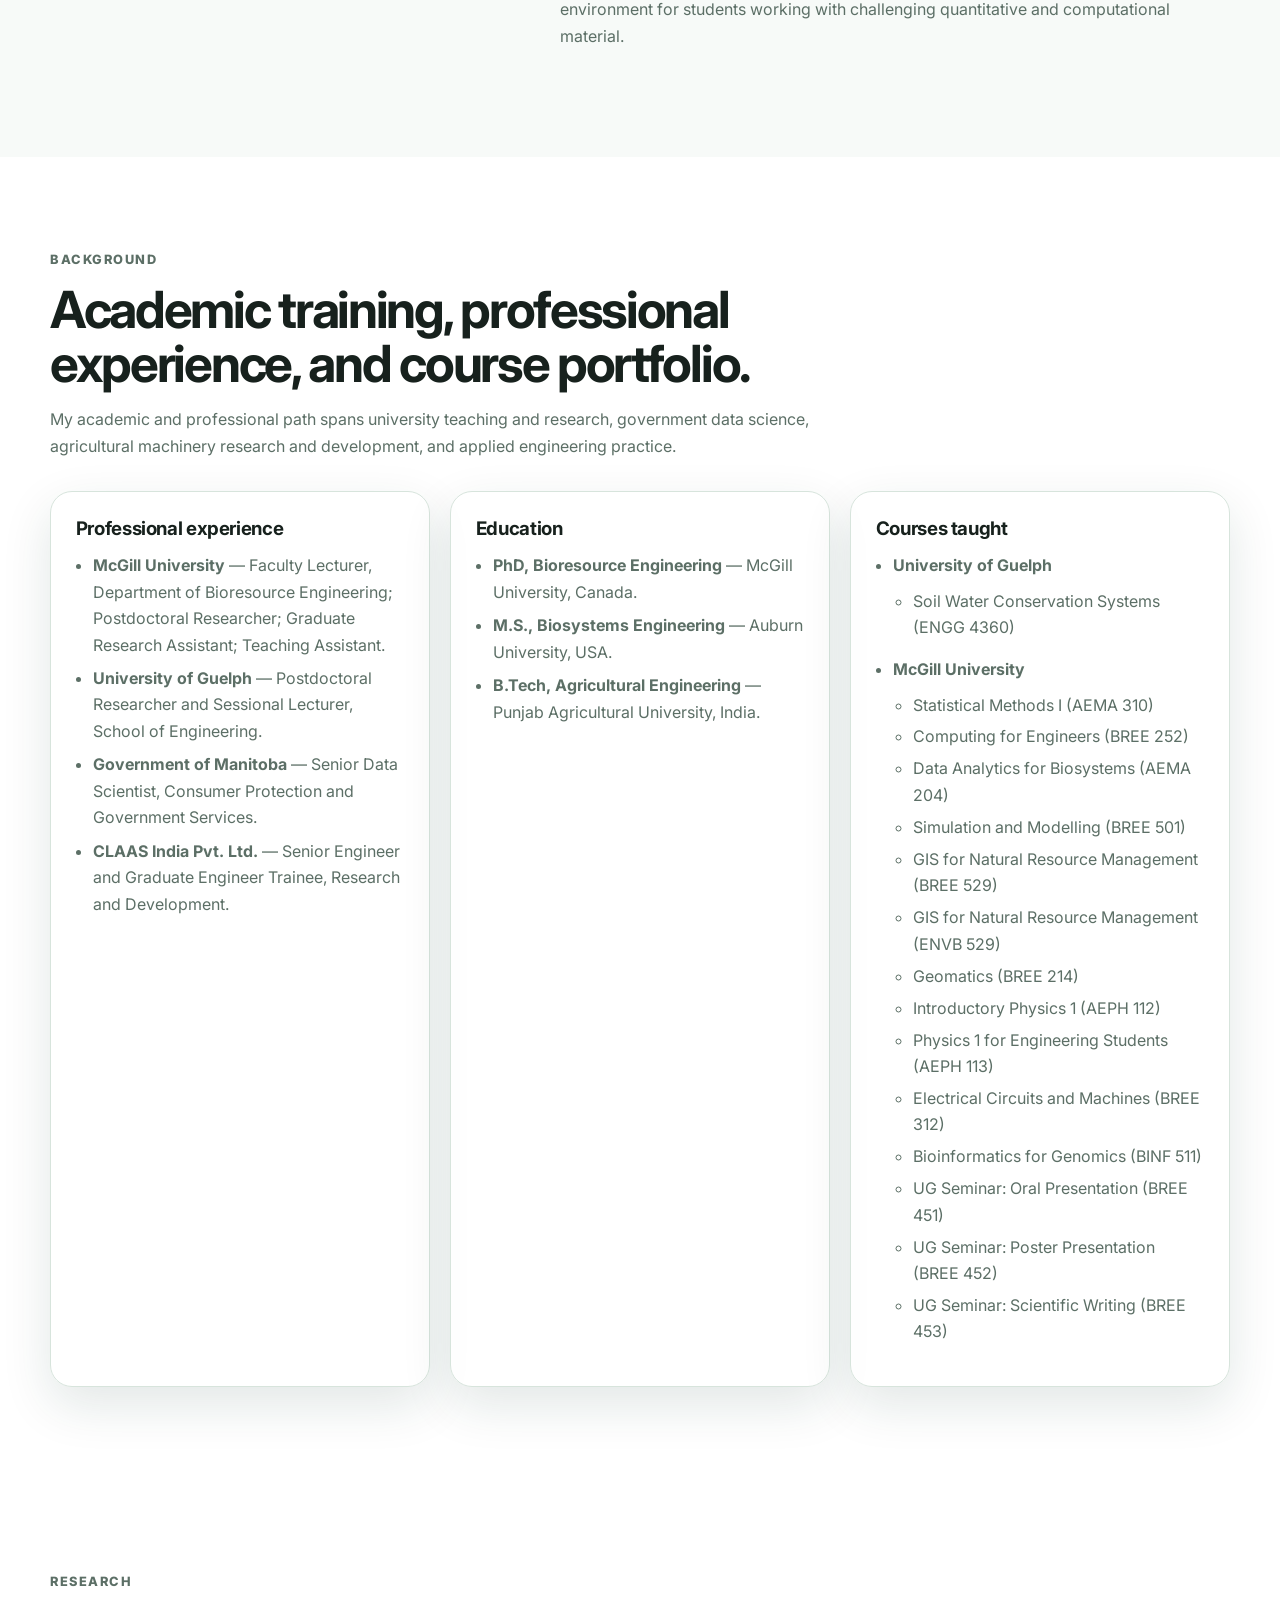
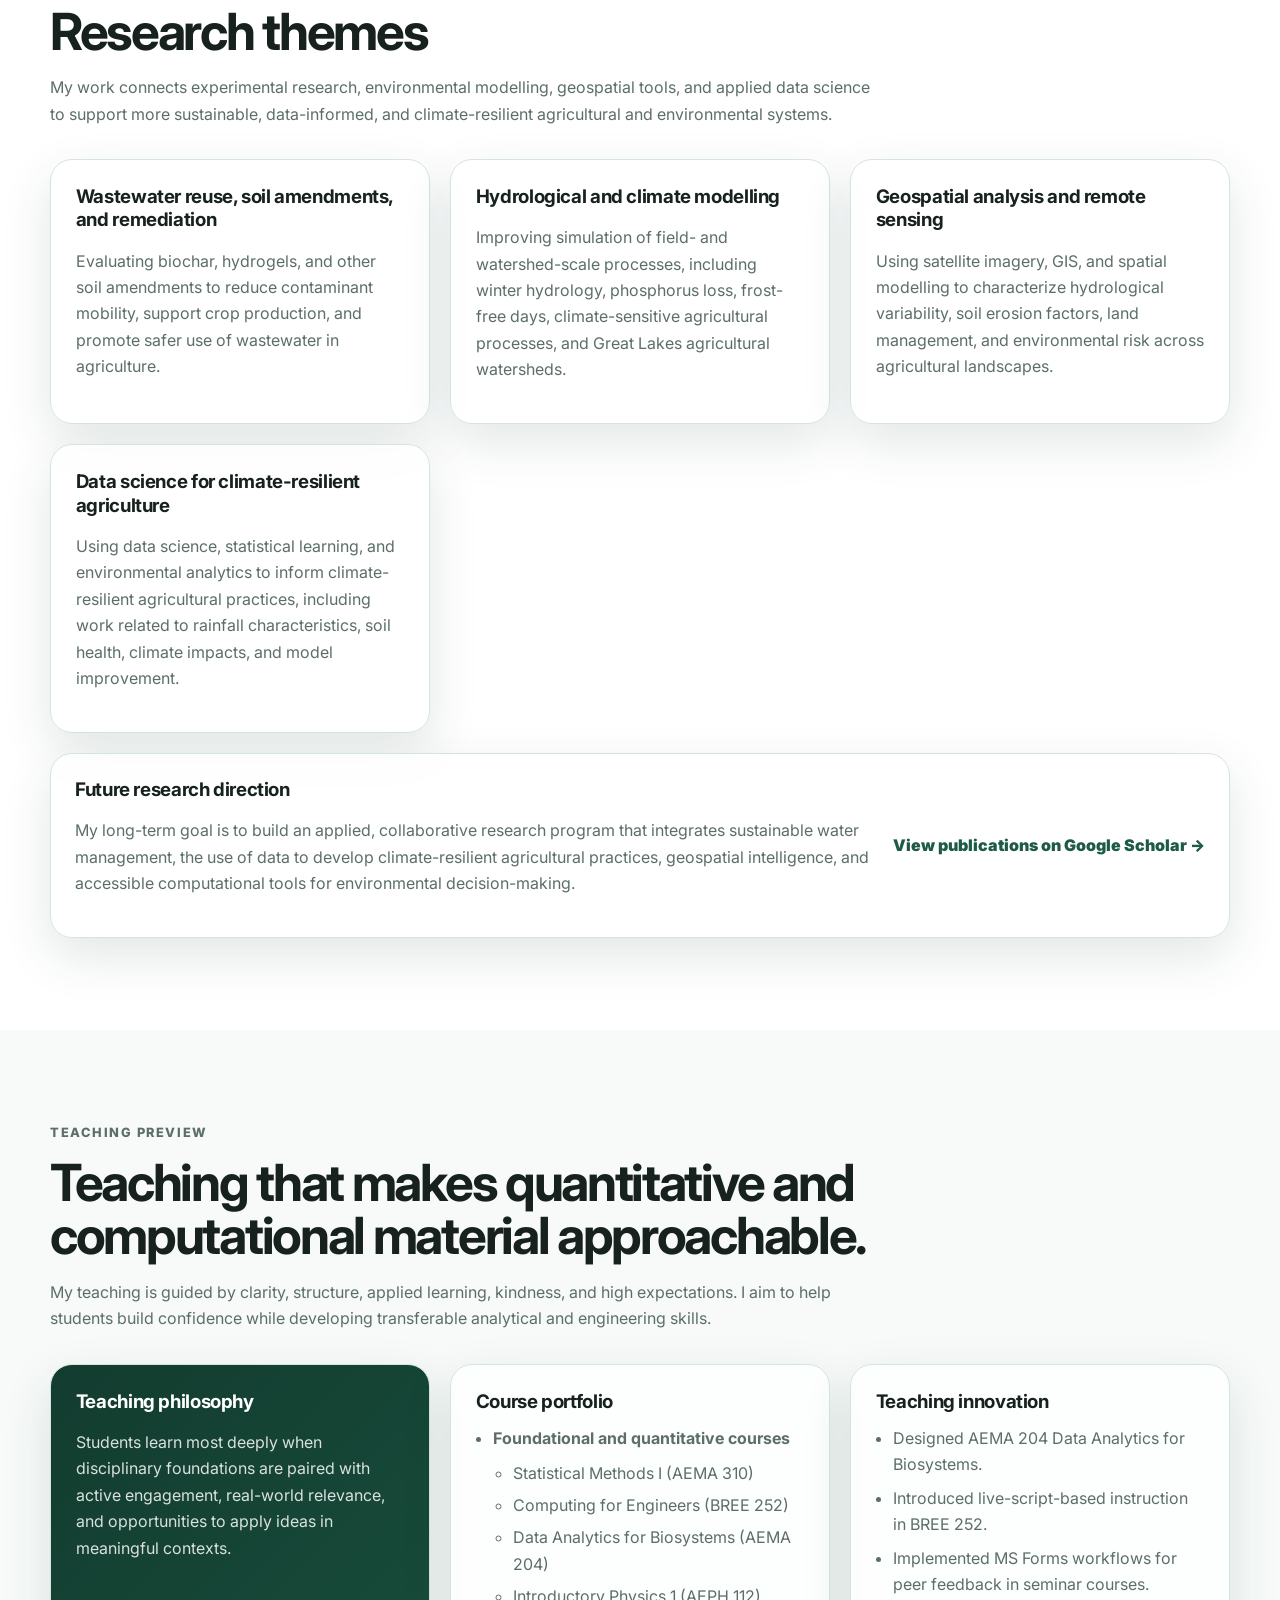
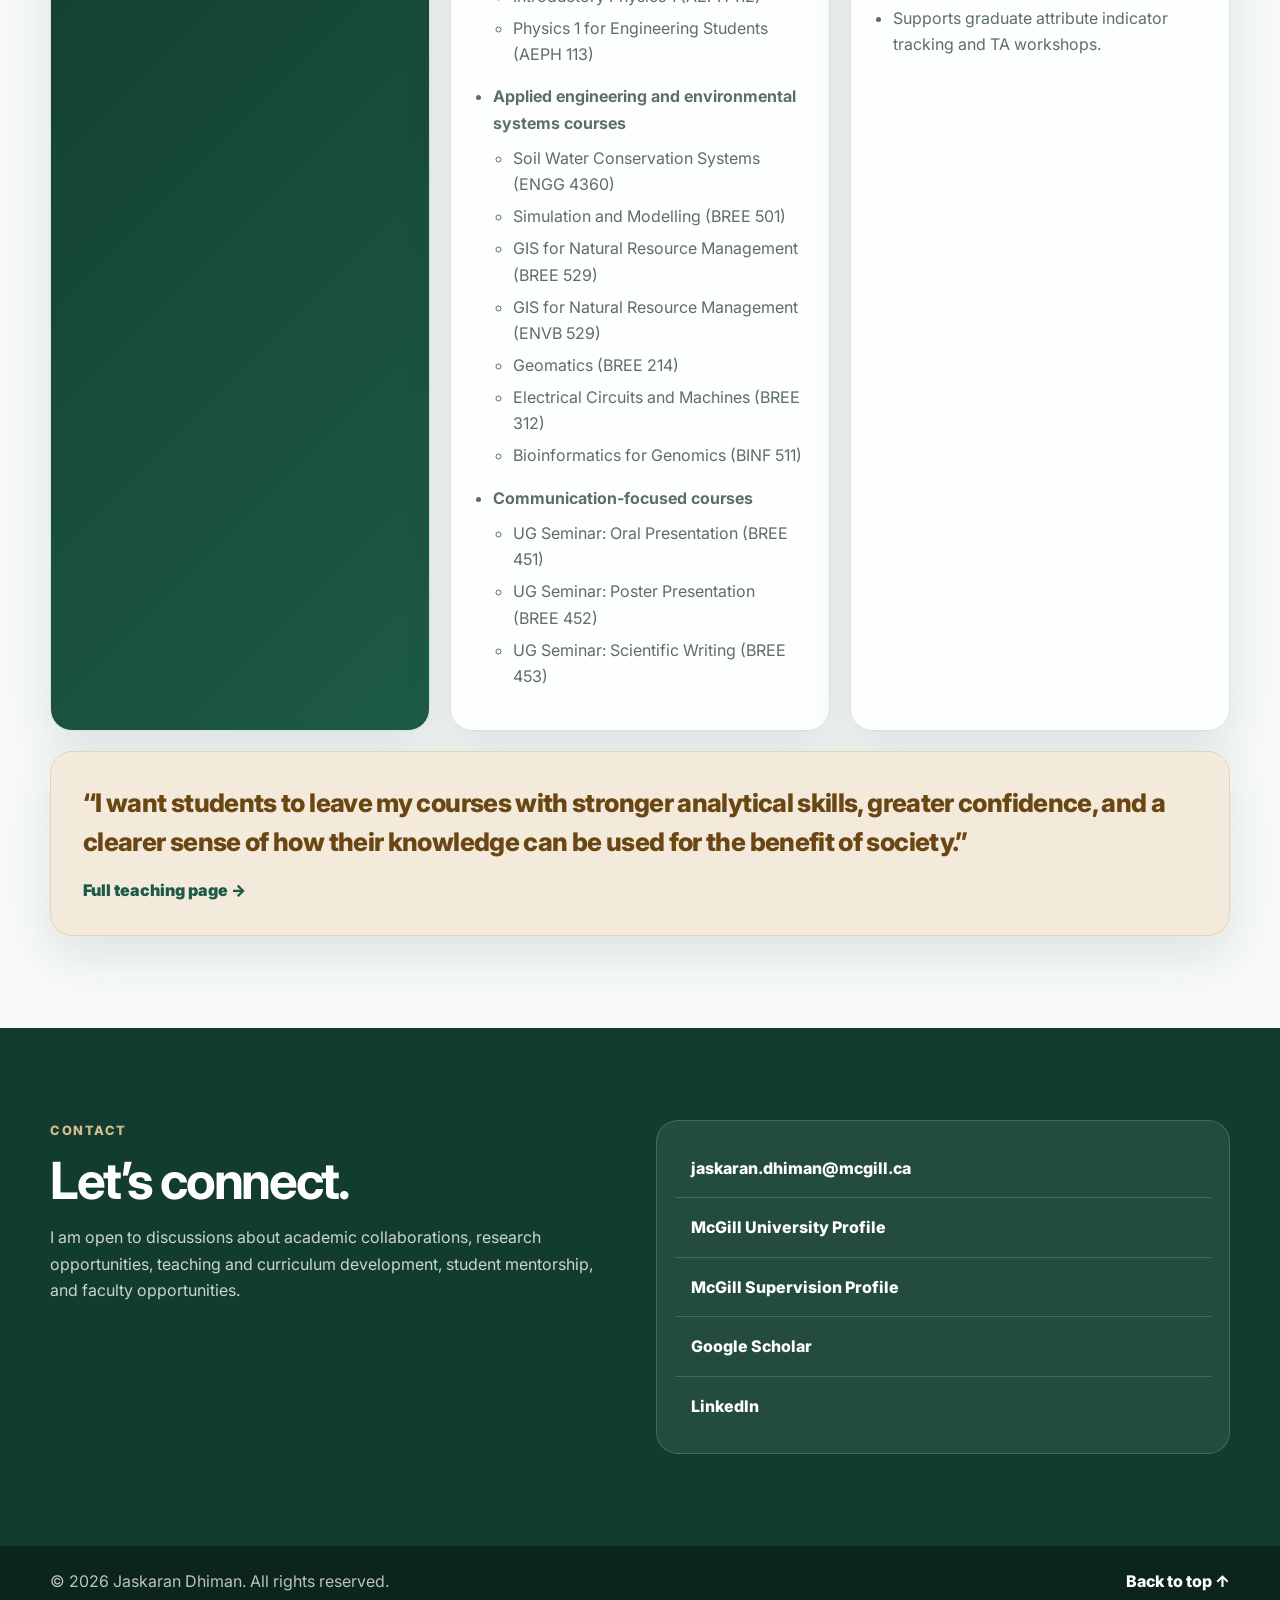
==== commit ee472417: "Font size modified" ====
--- a/index.html
+++ b/index.html
@@ -45,7 +45,7 @@
       <div class="container hero-grid">
         <div class="hero-copy">
           <p class="eyebrow">Bioresource Engineering • Data Science • Environmental Systems • Engineering Education</p>
-          <h1>Jaskaran Dhiman, PhD, P.Eng.</h1>
+          <h1>Jaskaran Dhiman, <span class="credential">PhD, P.Eng.</span></h1>
           <p class="hero-subtitle">
             Bioresource engineer, data scientist, environmental systems researcher, and educator working across sustainable agriculture,
             soil and water quality, hydrological and climate modelling, wastewater reuse, geospatial analysis, and the use of data
--- a/style.css
+++ b/style.css
@@ -862,3 +862,14 @@
 .mentorship-page .publication-section:nth-child(even) {
   background: #fff;
 }
+
+
+/* Credential styling */
+.credential {
+  display: inline-block;
+  font-size: 0.5em;
+  font-weight: 750;
+  letter-spacing: -0.025em;
+  vertical-align: baseline;
+  white-space: nowrap;
+}
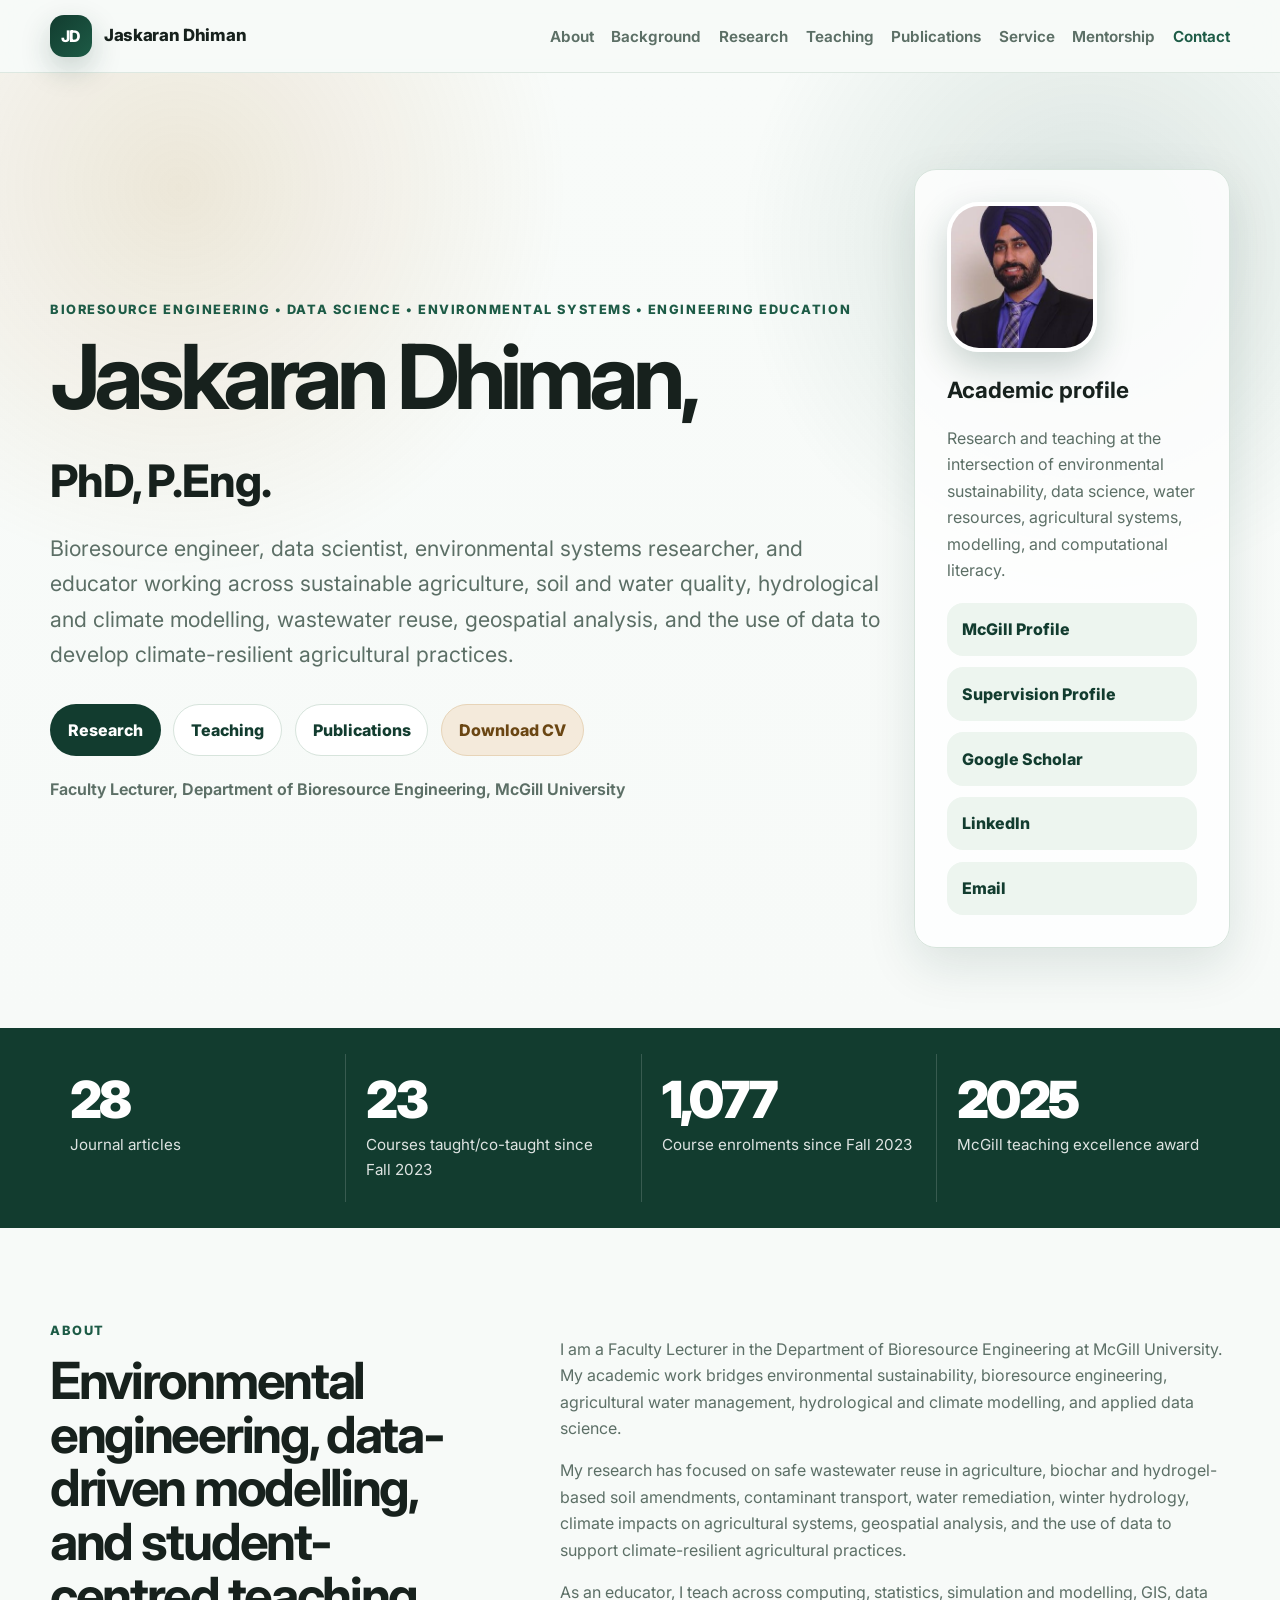
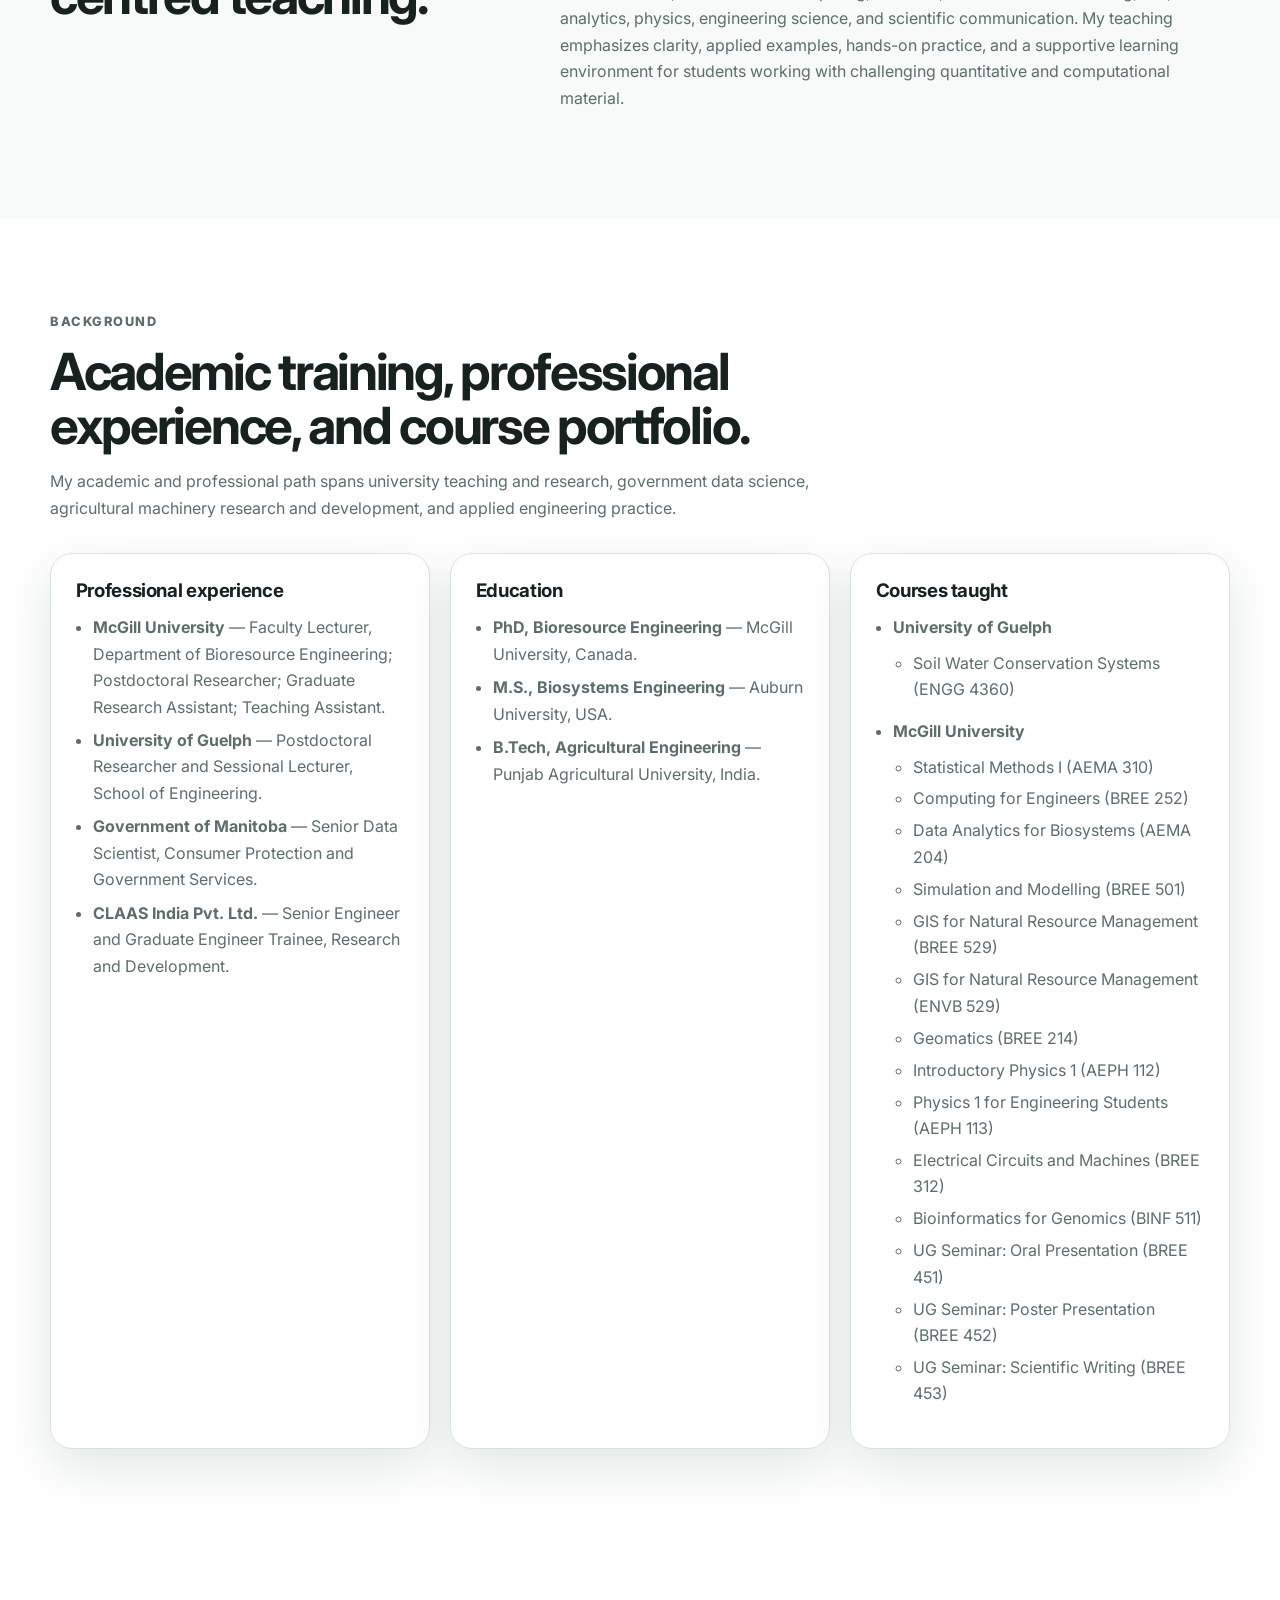
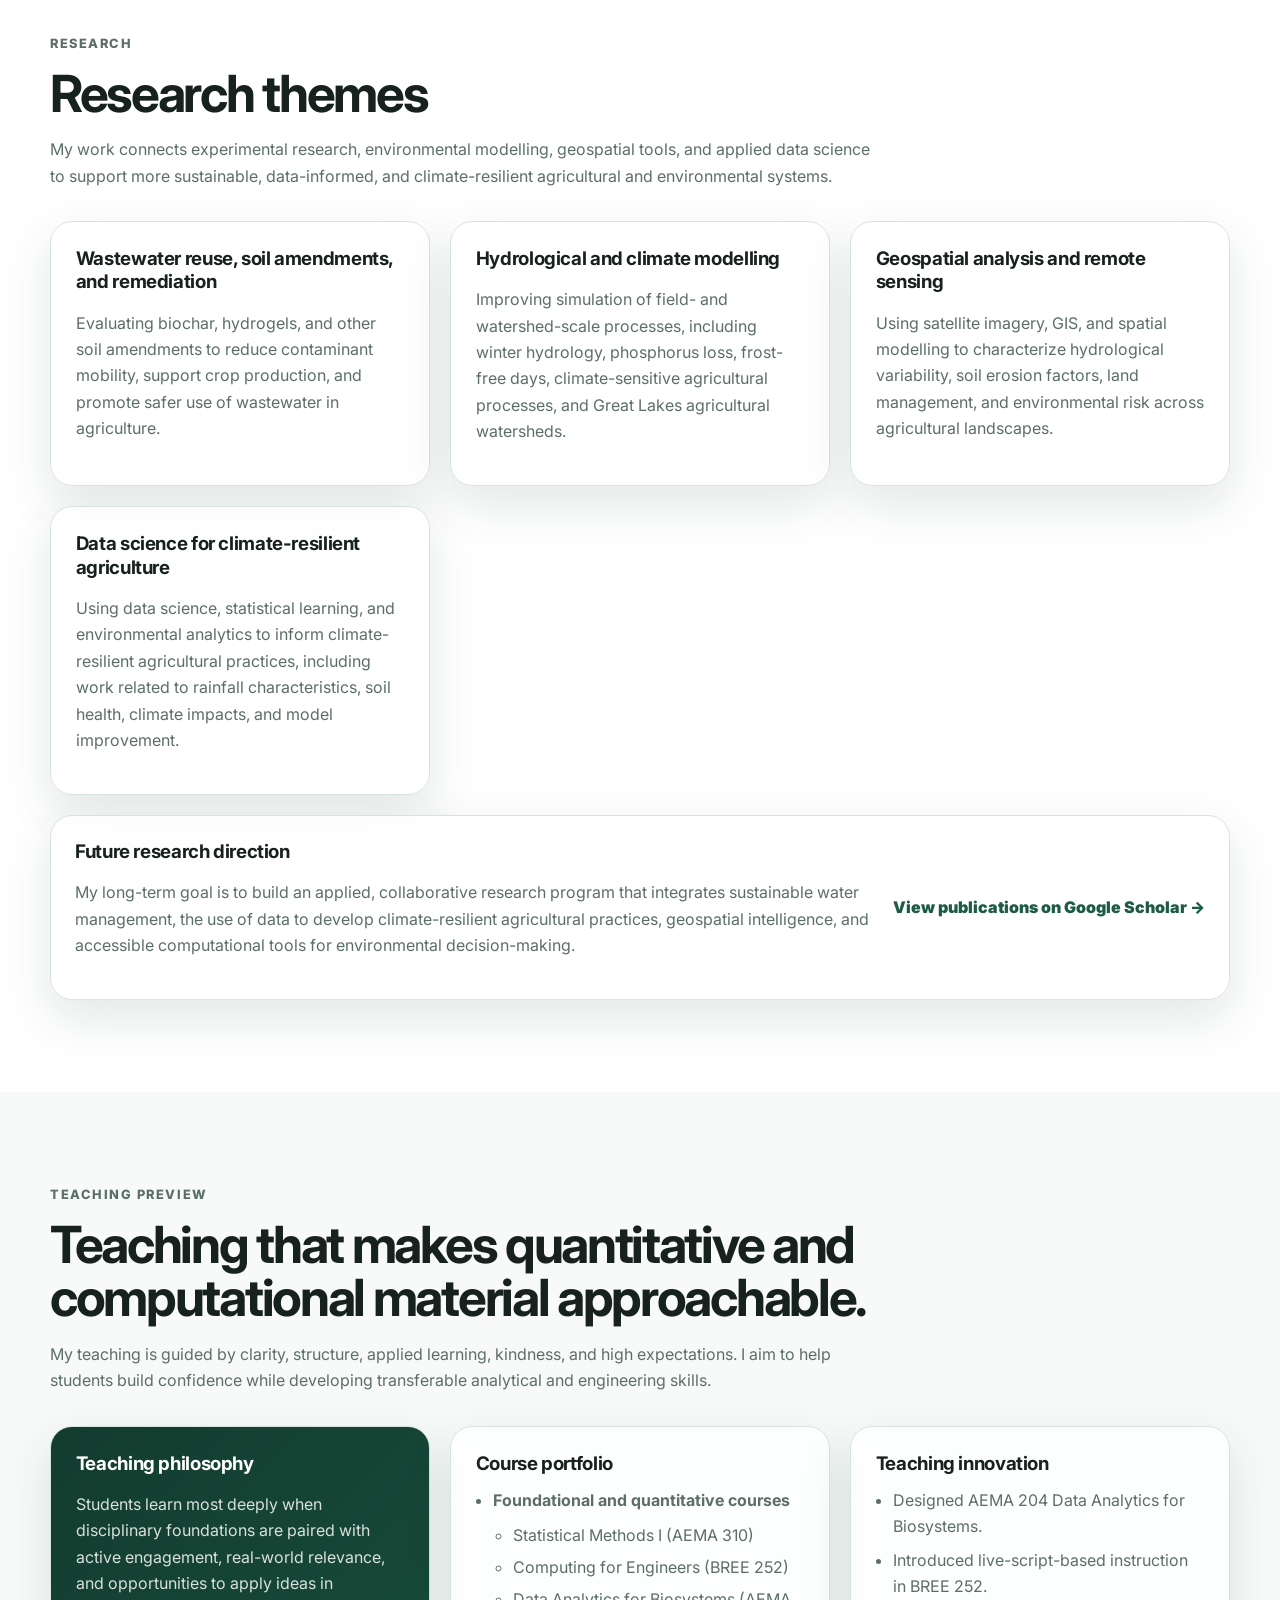
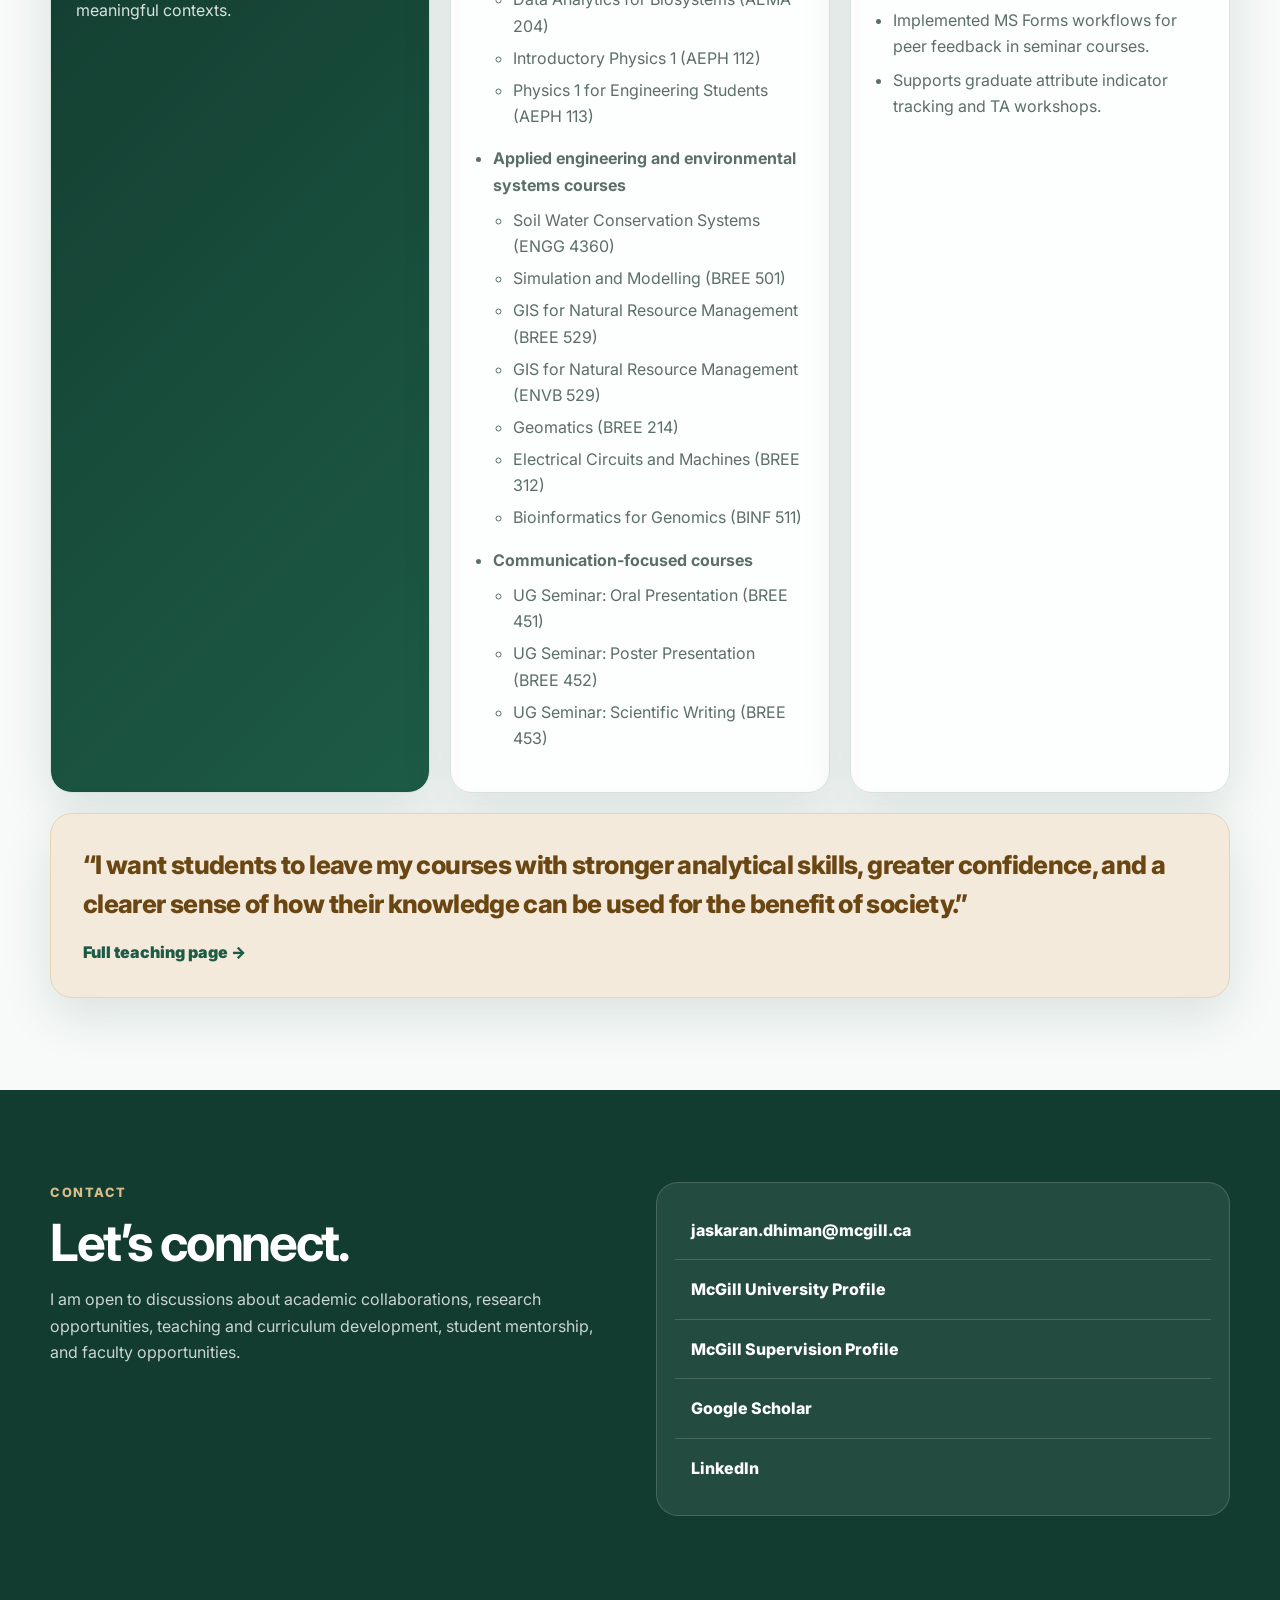
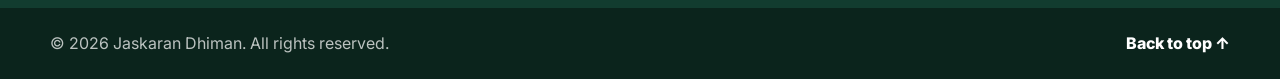
==== commit ac682ac3: "Add profile photo" ====
--- a/index.html
+++ b/index.html
@@ -65,7 +65,7 @@
         </div>
 
         <aside class="hero-card" aria-label="Profile highlights">
-          <div class="profile-initials">JD</div>
+          <img class="profile-photo" src="assets/profile.png" alt="Photo of Jaskaran Dhiman">
           <h2>Academic profile</h2>
           <p>
             Research and teaching at the intersection of environmental sustainability, data science, water resources,
--- a/style.css
+++ b/style.css
@@ -258,6 +258,17 @@
   background: linear-gradient(135deg, var(--primary), var(--accent));
 }
 
+.profile-photo {
+  width: 150px;
+  height: 150px;
+  border-radius: 32px;
+  object-fit: cover;
+  display: block;
+  margin-bottom: 1.25rem;
+  border: 4px solid #ffffff;
+  box-shadow: 0 14px 36px rgba(18, 60, 47, 0.22);
+}
+
 .hero-card h2 {
   margin: 0;
   font-size: 1.4rem;
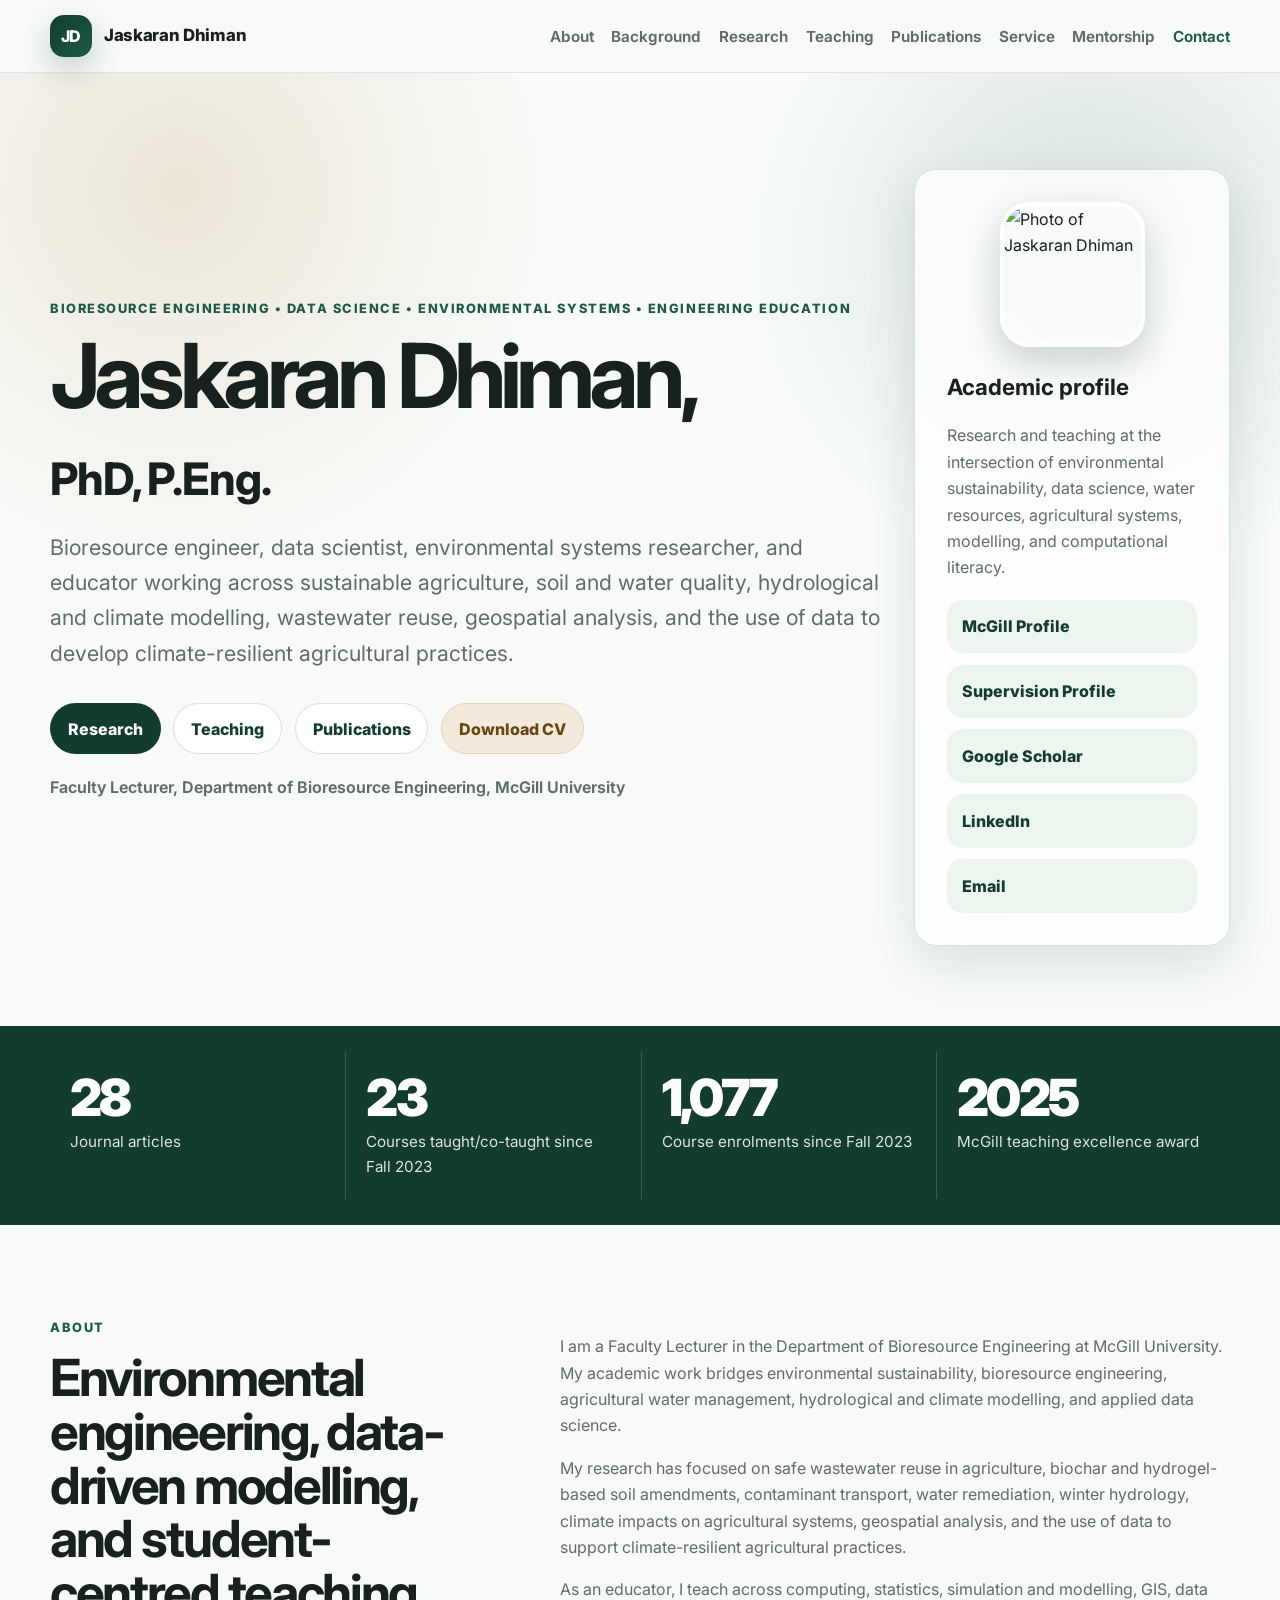
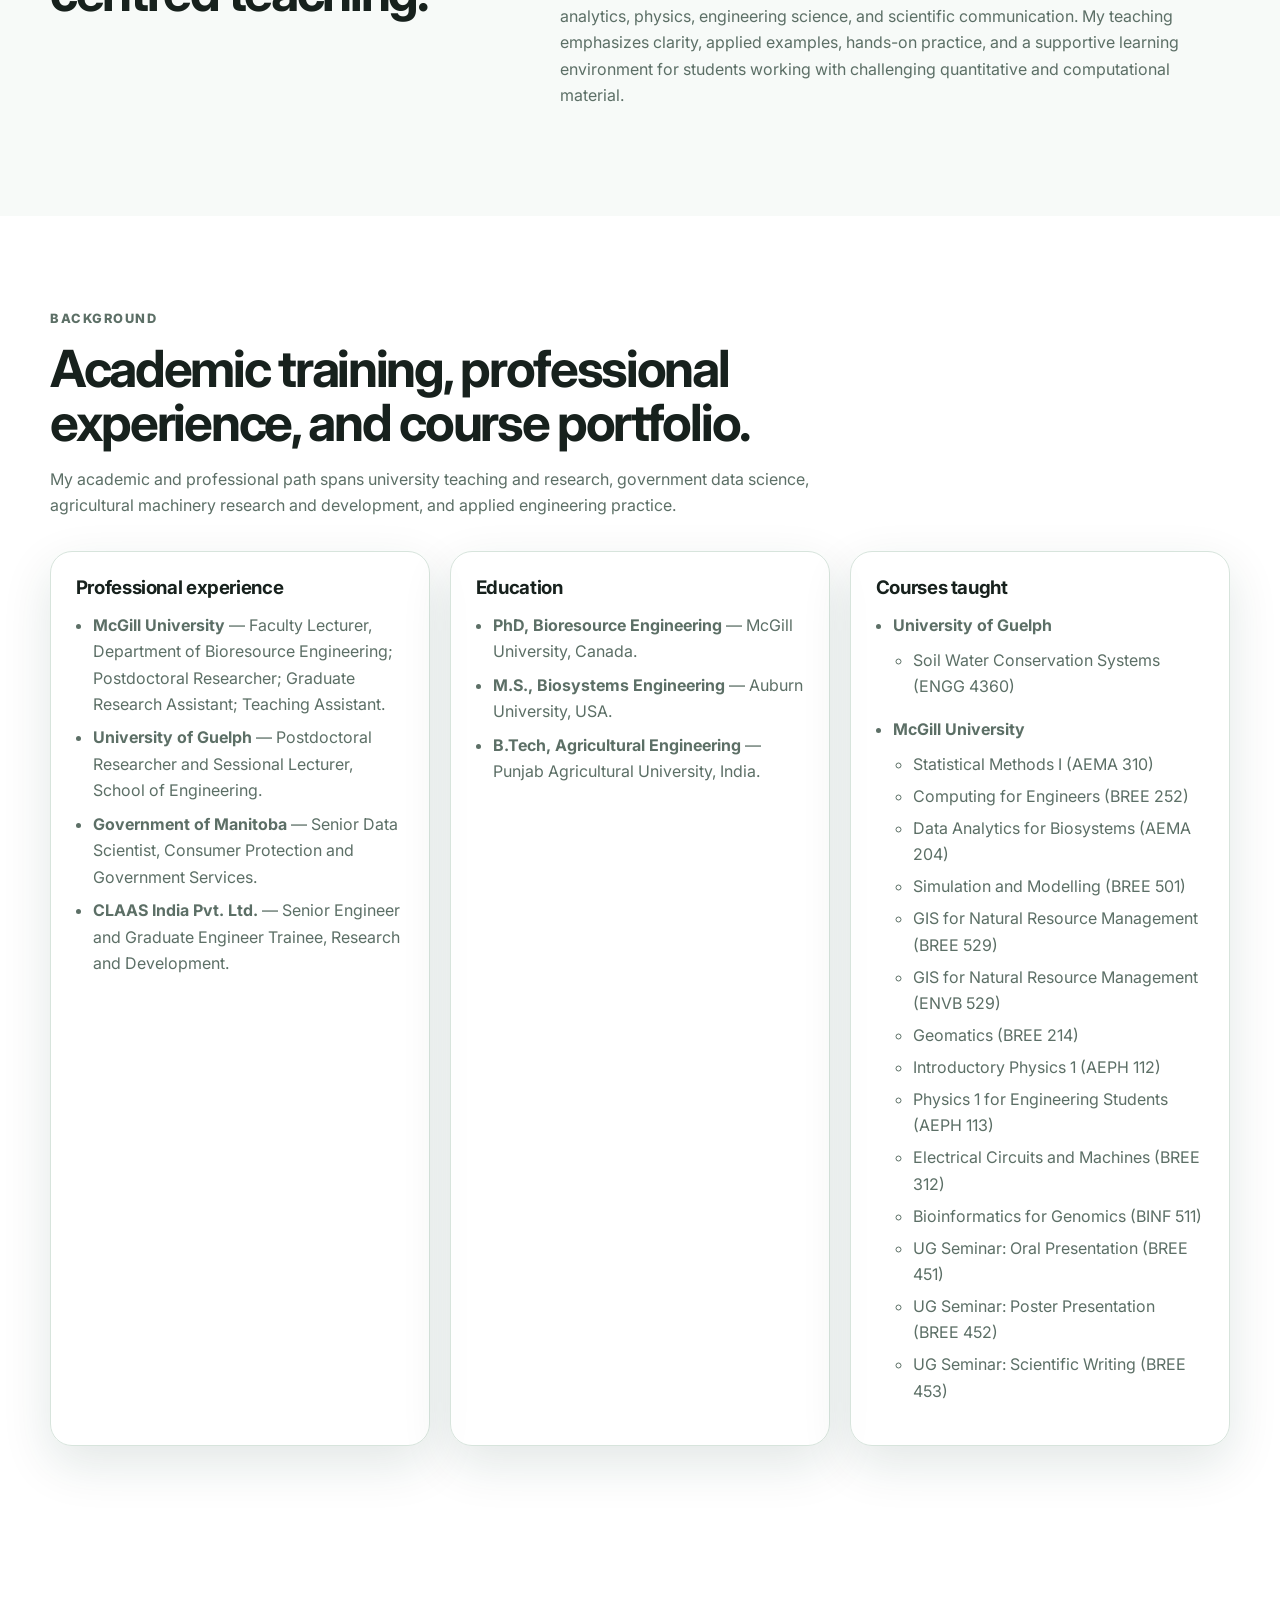
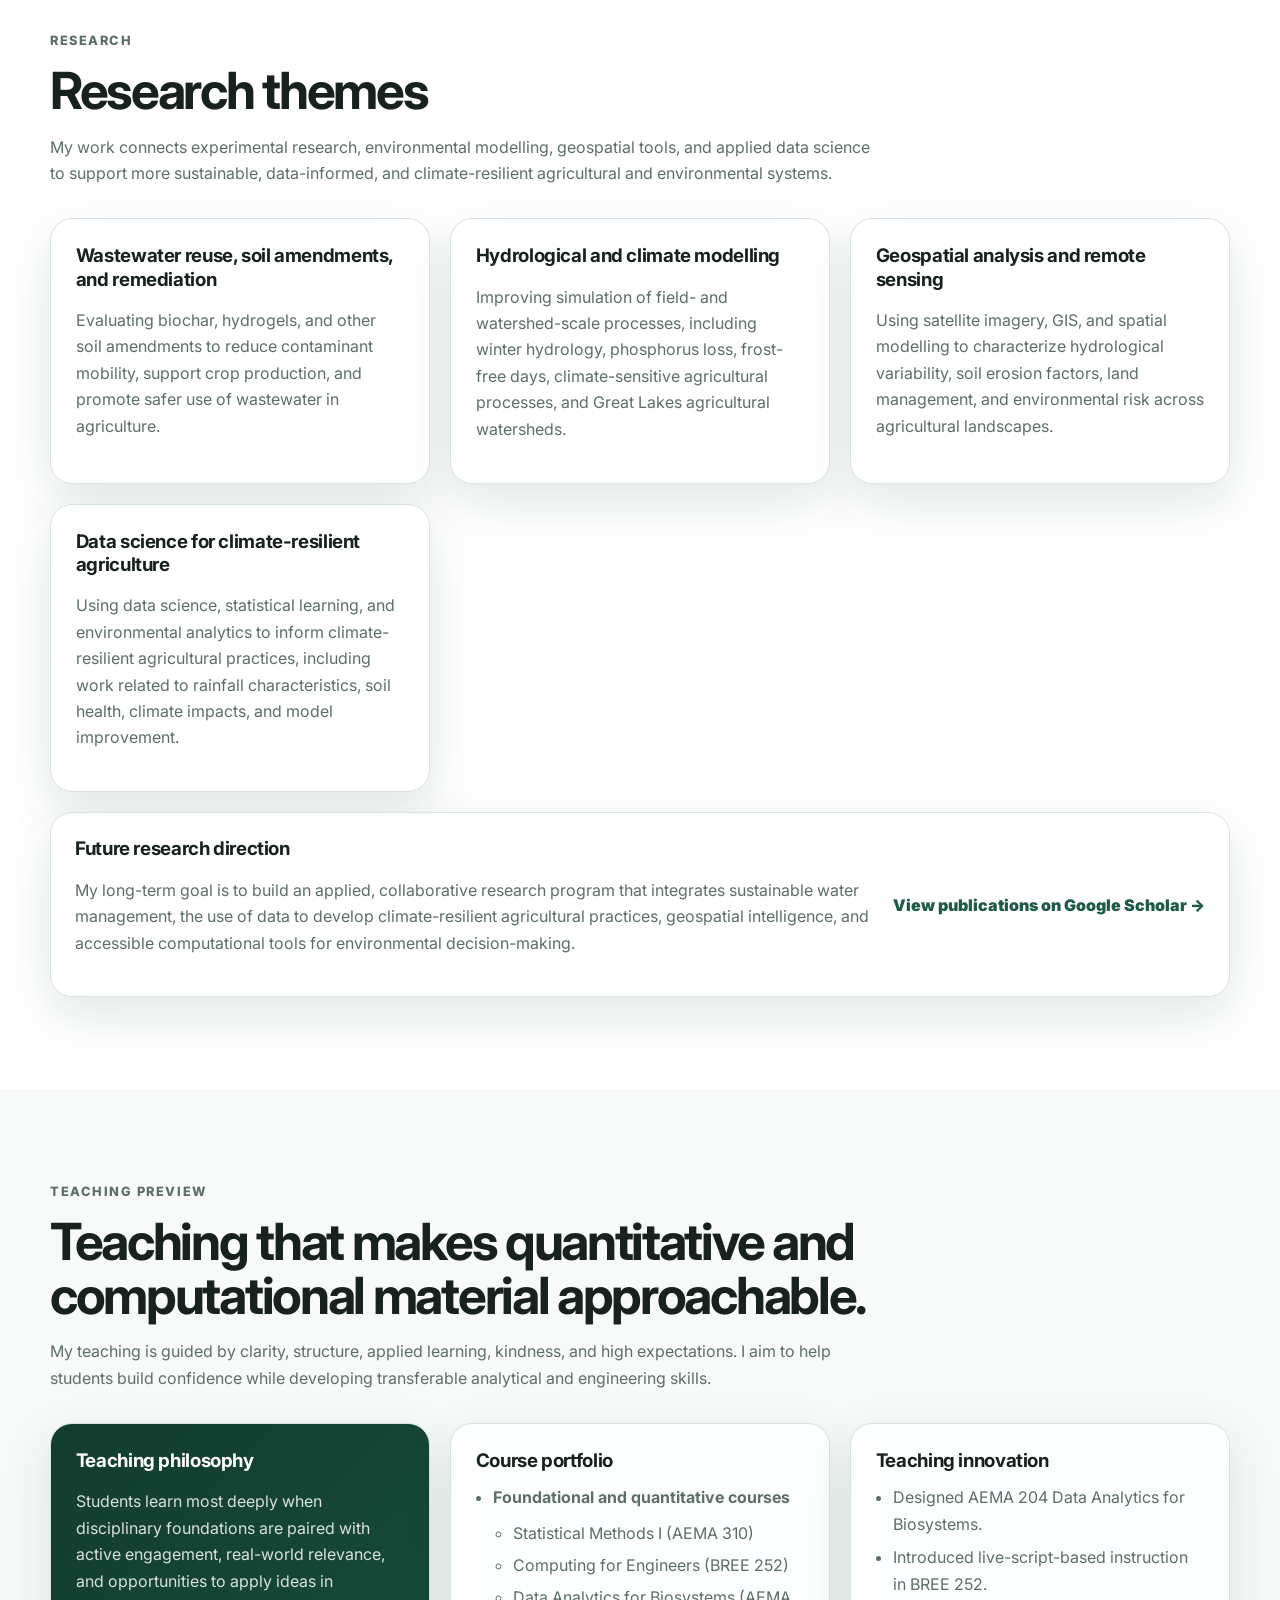
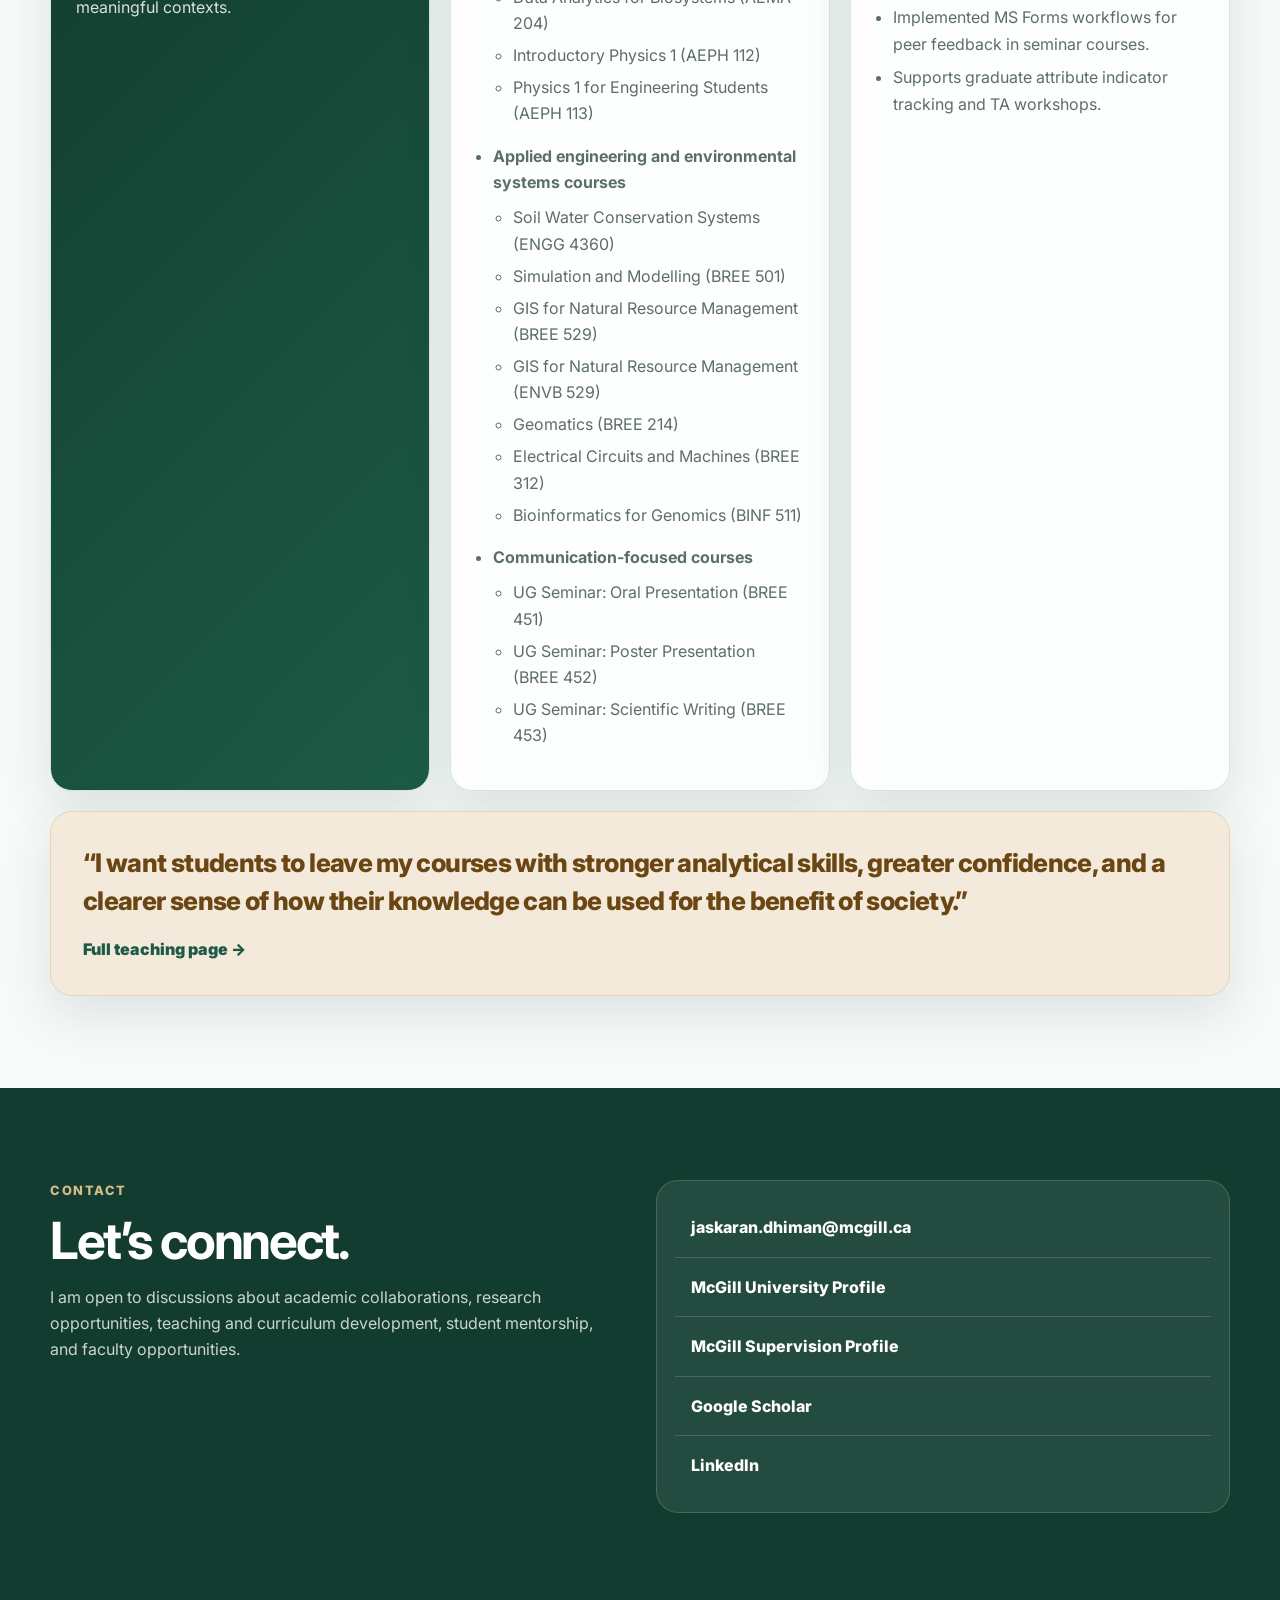
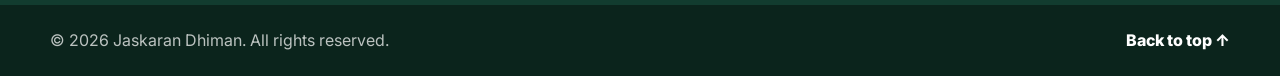
==== commit 5616201c: "fix photo" ====
--- a/index.html
+++ b/index.html
@@ -65,7 +65,9 @@
         </div>
 
         <aside class="hero-card" aria-label="Profile highlights">
-          <img class="profile-photo" src="assets/profile.png" alt="Photo of Jaskaran Dhiman">
+          <div class="profile-photo-wrap">
+            <img class="profile-photo" src="assets/profile.jpg" alt="Photo of Jaskaran Dhiman">
+          </div>
           <h2>Academic profile</h2>
           <p>
             Research and teaching at the intersection of environmental sustainability, data science, water resources,
--- a/style.css
+++ b/style.css
@@ -258,13 +258,21 @@
   background: linear-gradient(135deg, var(--primary), var(--accent));
 }
 
+.profile-photo-wrap {
+  width: 100%;
+  display: flex;
+  justify-content: center;
+  margin-bottom: 1.4rem;
+}
+
 .profile-photo {
-  width: 150px;
-  height: 150px;
-  border-radius: 32px;
+  width: 145px;
+  height: 145px;
+  max-width: 100%;
   object-fit: cover;
+  object-position: center center;
   display: block;
-  margin-bottom: 1.25rem;
+  border-radius: 30px;
   border: 4px solid #ffffff;
   box-shadow: 0 14px 36px rgba(18, 60, 47, 0.22);
 }
@@ -276,6 +284,11 @@
 
 .hero-card p {
   color: var(--muted);
+}
+
+.hero-card {
+  overflow: hidden;
+  text-align: left;
 }
 
 .quick-links {
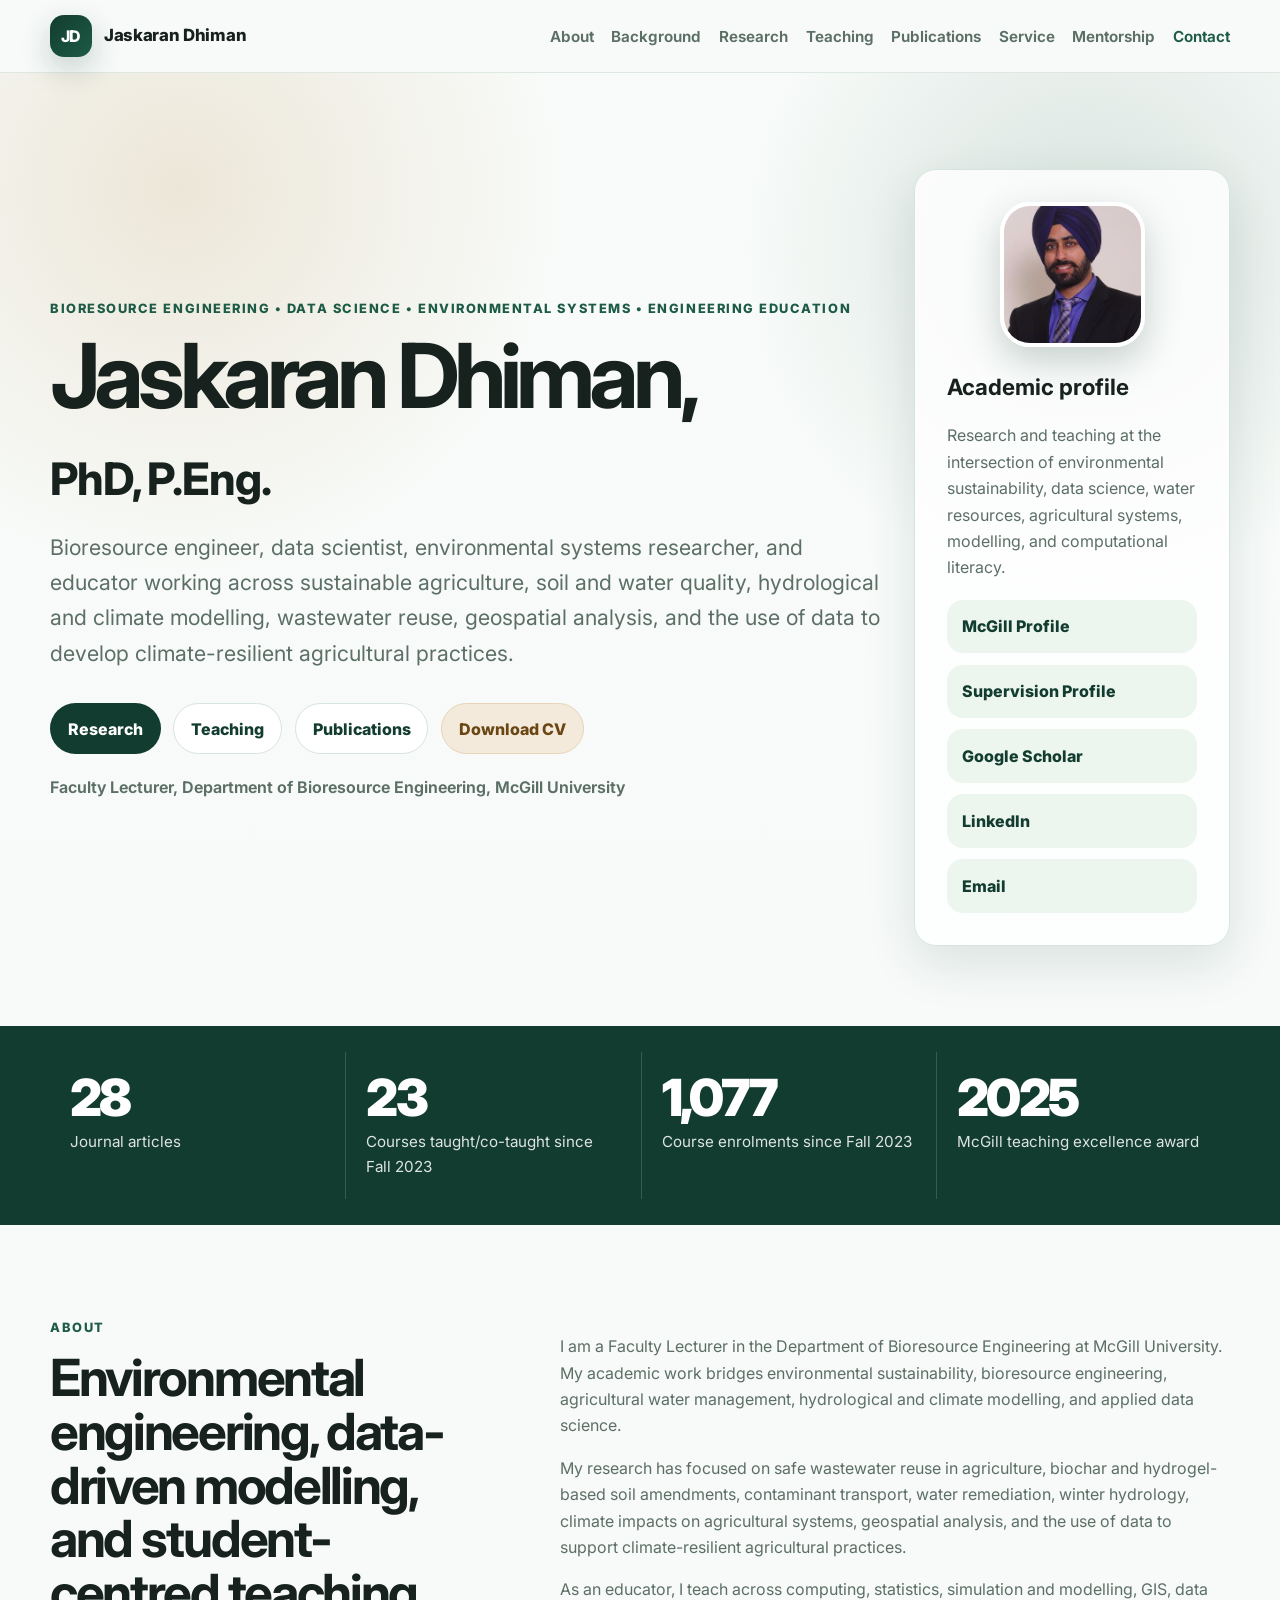
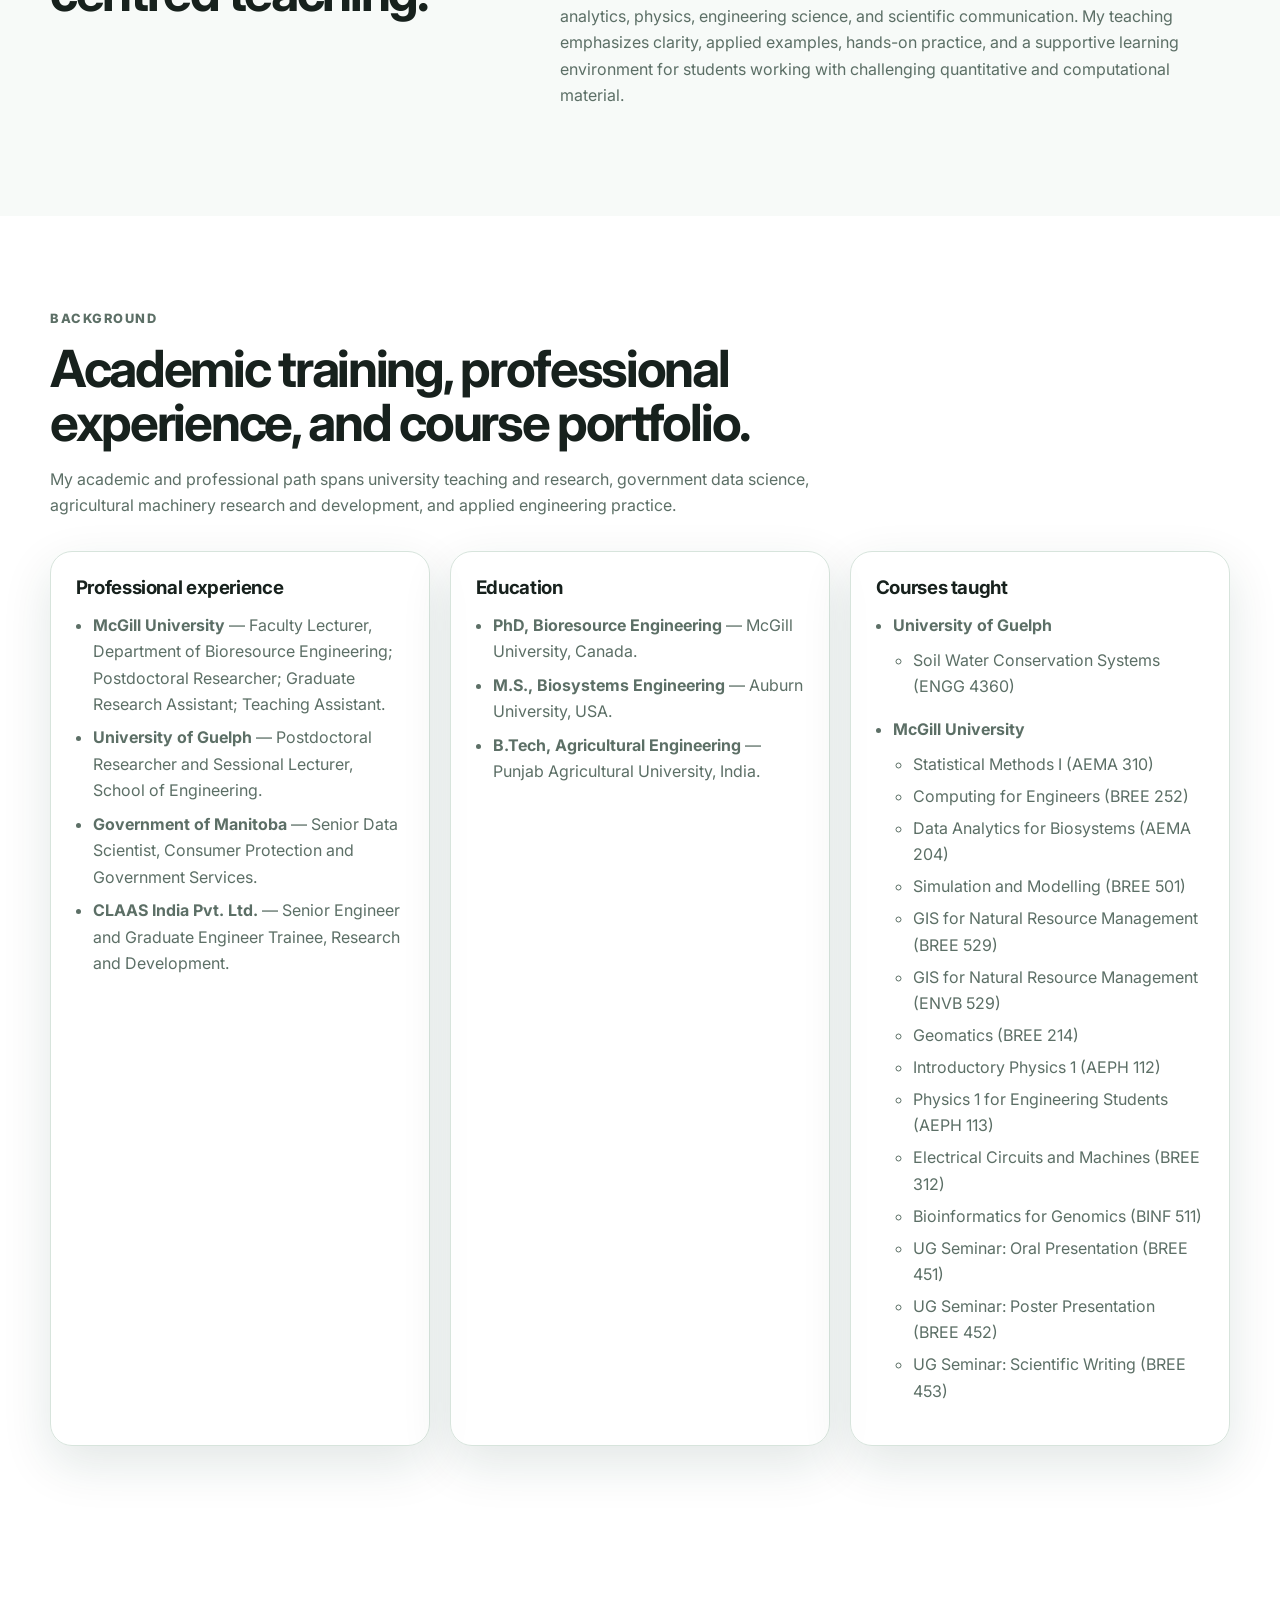
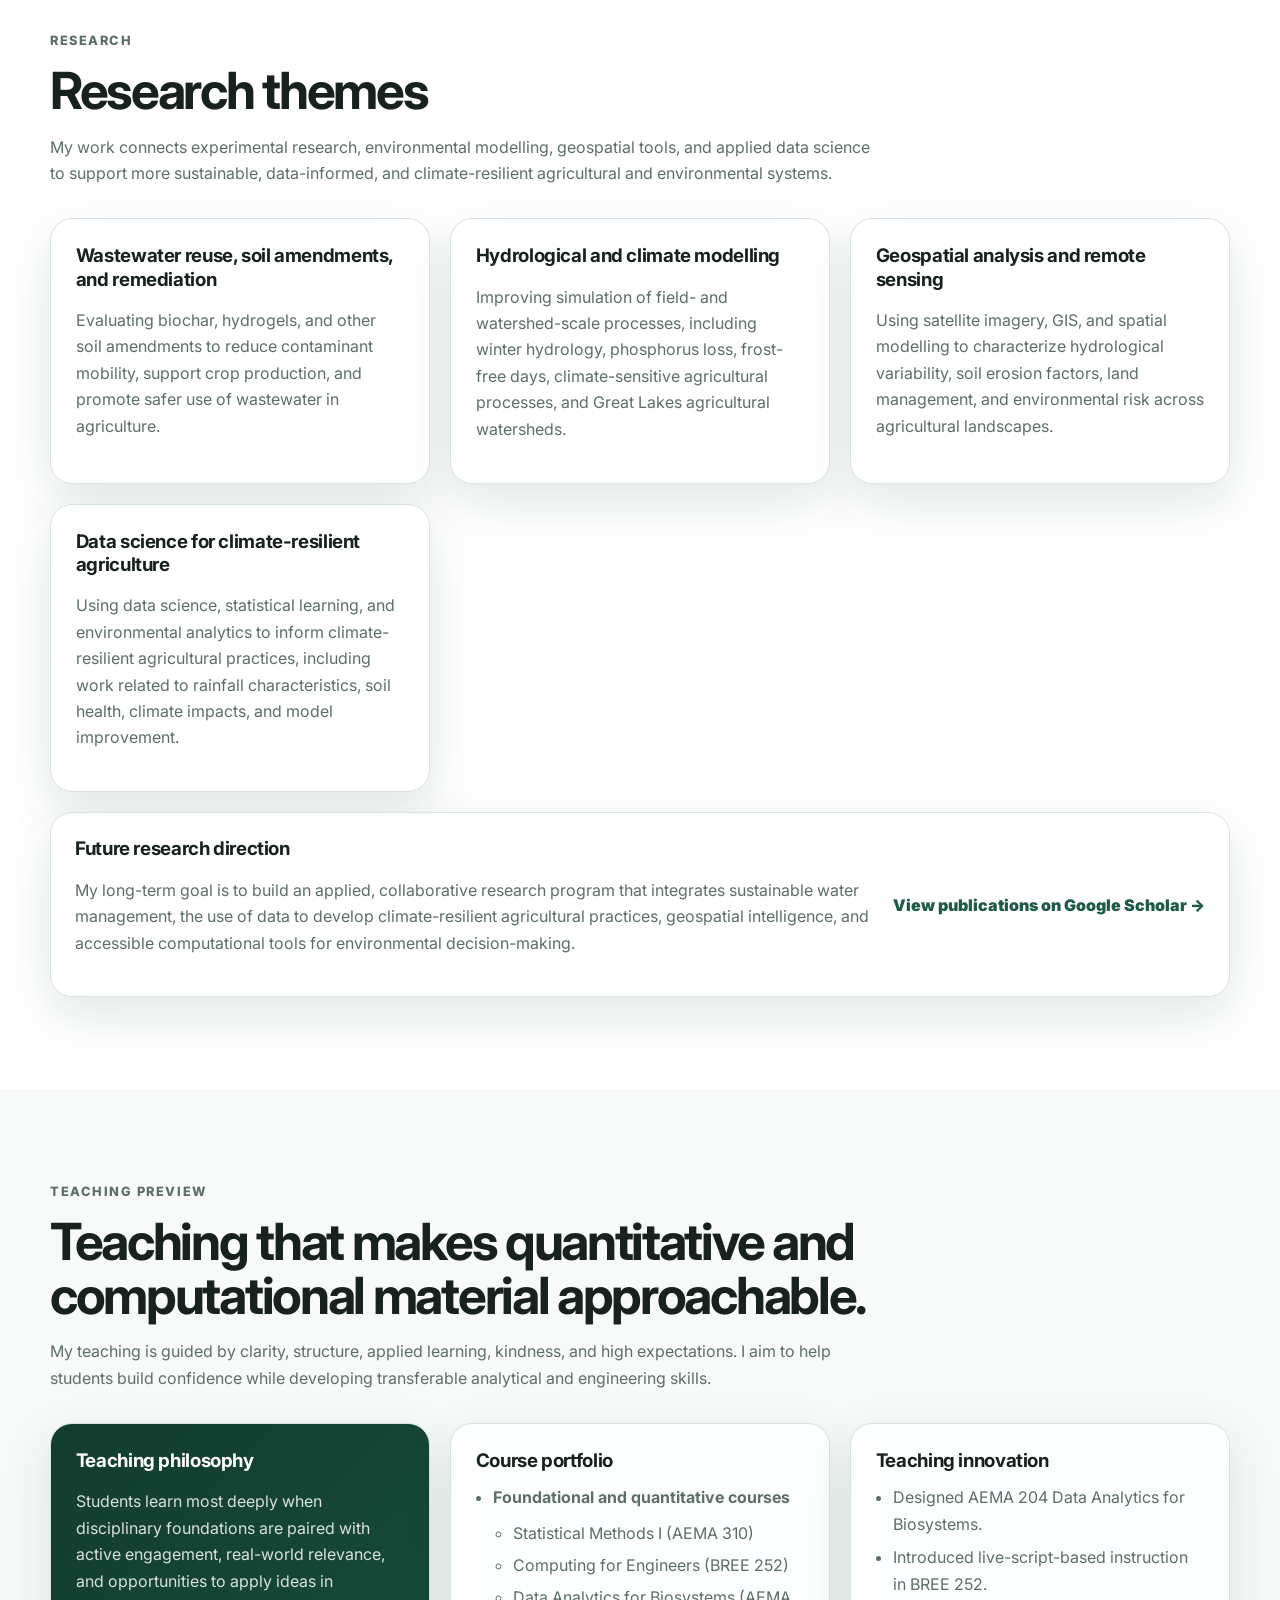
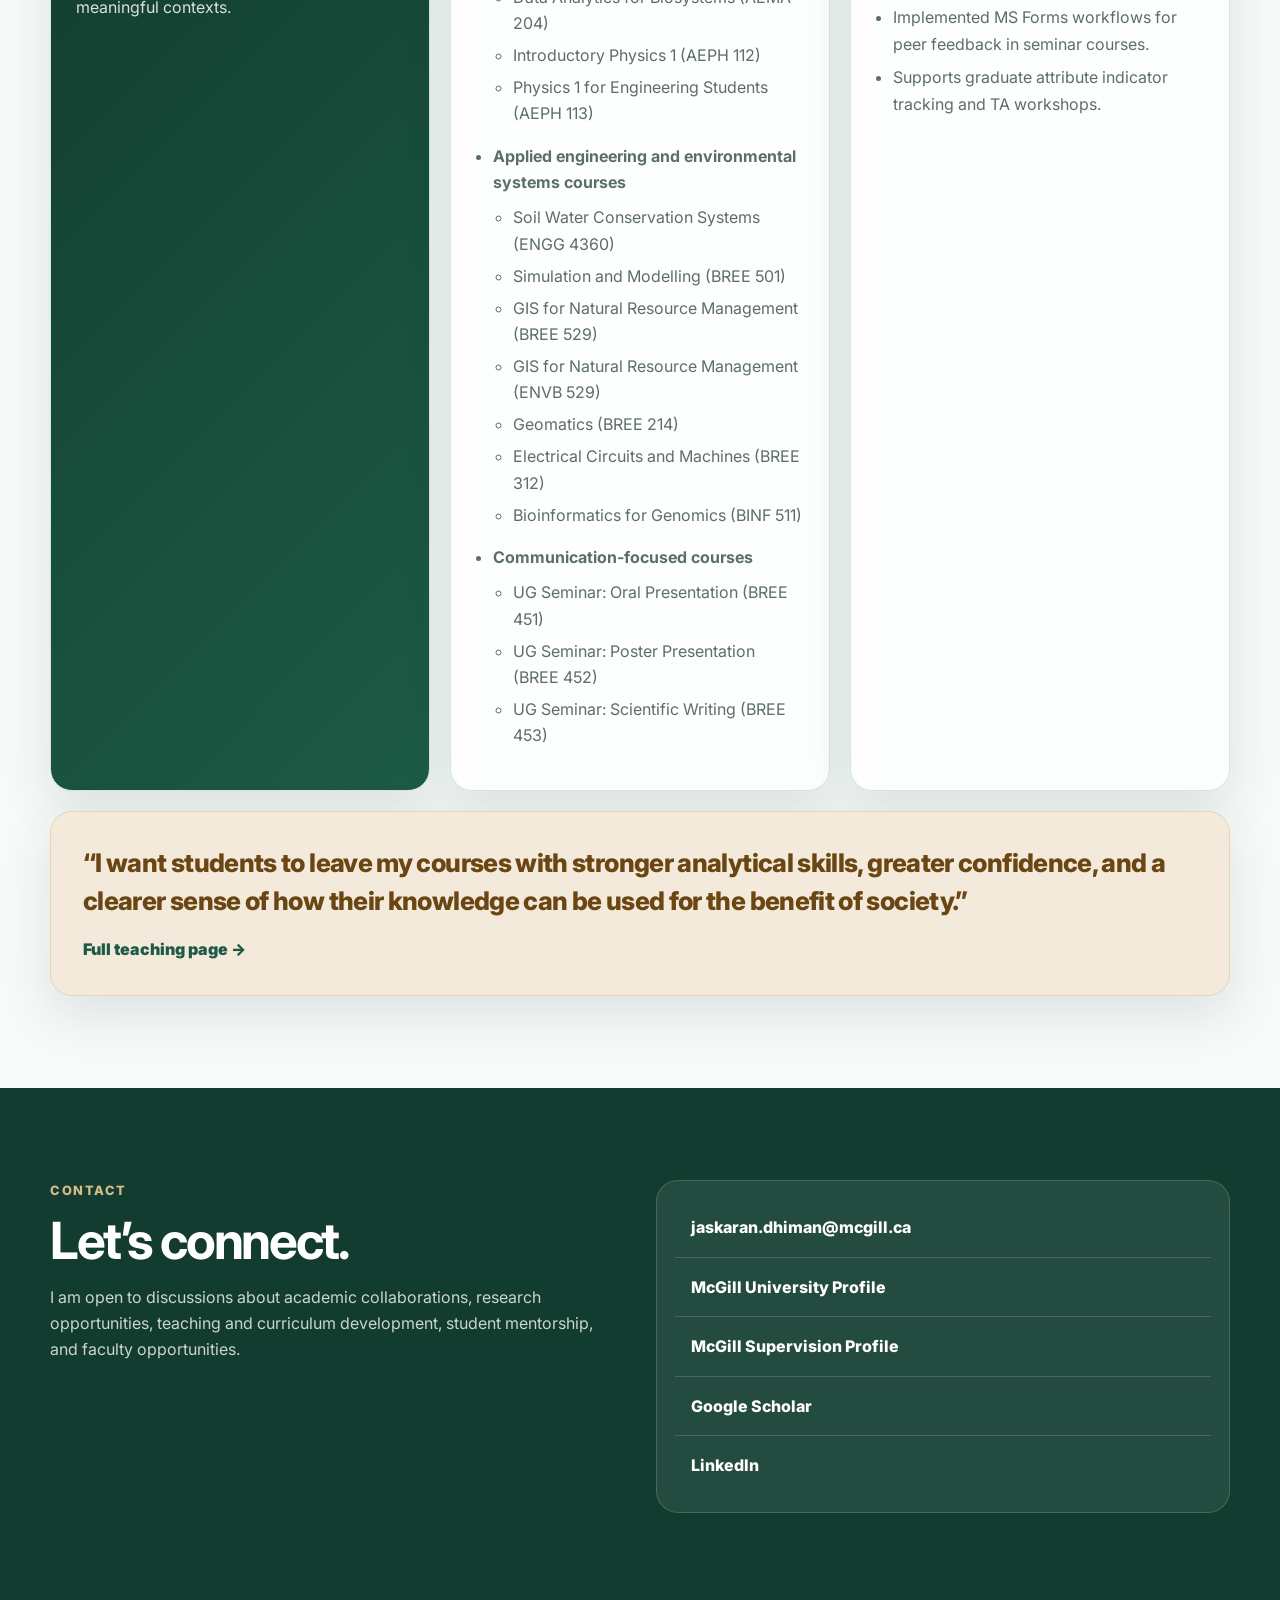
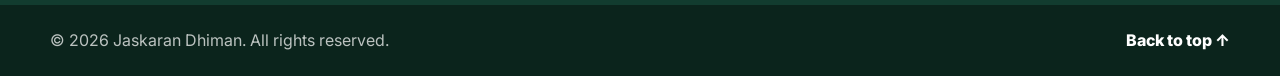
==== commit 6a786005: "fix photo 2" ====
--- a/index.html
+++ b/index.html
@@ -66,7 +66,7 @@
 
         <aside class="hero-card" aria-label="Profile highlights">
           <div class="profile-photo-wrap">
-            <img class="profile-photo" src="assets/profile.jpg" alt="Photo of Jaskaran Dhiman">
+            <img class="profile-photo" src="assets/profile.png" alt="Photo of Jaskaran Dhiman">
           </div>
           <h2>Academic profile</h2>
           <p>
